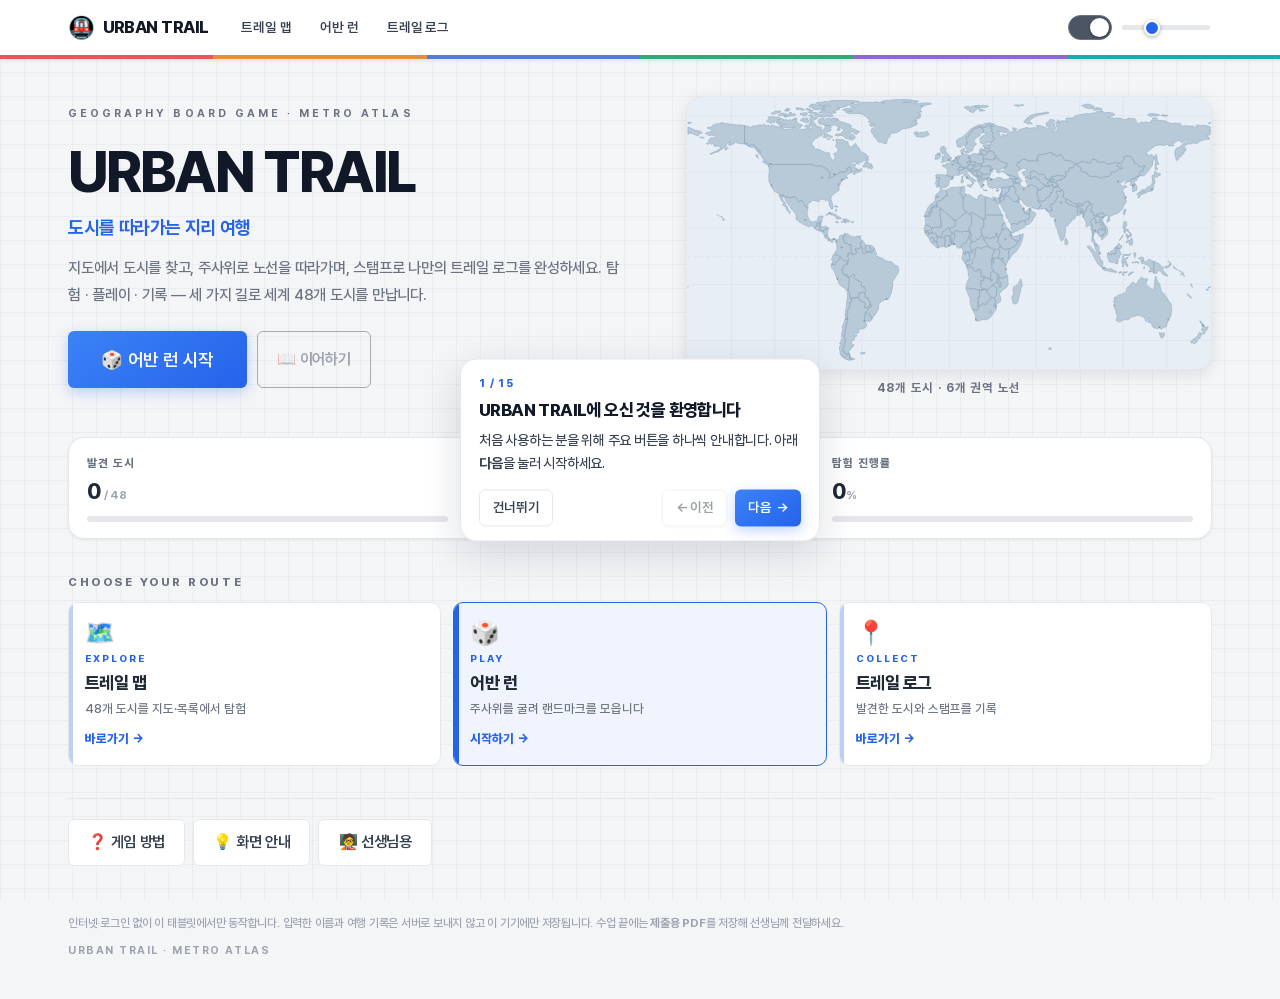
==== index.html @ 24902511 "Publish URBAN TRAIL classroom geography game for GitHub. Co-authored-by: Cursor <cursoragent@cursor." ====
<!DOCTYPE html>
<html lang="ko">
<head>
<meta charset="UTF-8">
<meta name="viewport" content="width=device-width, initial-scale=1, viewport-fit=cover">
<meta name="description" content="URBAN TRAIL · Metro Atlas — 지도로 도시를 탐험하고, 주사위로 여행하며, 스탬프로 트레일 로그를 채우는 수업용 프로그램">
<meta name="color-scheme" content="light">
<title>URBAN TRAIL · Metro Atlas</title>
<link rel="stylesheet" href="style.css">
<link rel="icon" href="data:image/svg+xml,%3Csvg xmlns='http://www.w3.org/2000/svg' viewBox='0 0 100 100'%3E%3Ctext y='.9em' font-size='90'%3E%F0%9F%9A%87%3C/text%3E%3C/svg%3E">
</head>
<body>

<div id="app">

  <!-- 공통 헤더 (전 화면) -->
  <header id="site-header" class="site-header">
    <div class="site-header-inner">
      <button type="button" class="site-brand" data-act="go-title" aria-label="URBAN TRAIL 홈">
        <span class="site-brand-ico" aria-hidden="true">🚇</span>
        <span class="site-brand-text">URBAN TRAIL</span>
      </button>
      <nav class="site-nav" aria-label="주요 메뉴">
        <button type="button" class="site-nav-btn" data-act="open-atlas" data-nav="atlas" data-tutorial="nav-atlas">트레일 맵</button>
        <button type="button" class="site-nav-btn" data-act="new-game" data-nav="play" data-tutorial="nav-play">어반 런</button>
        <button type="button" class="site-nav-btn" data-act="open-passport" data-nav="passport" data-tutorial="nav-passport">트레일 로그</button>
      </nav>
      <div class="site-header-tools" data-tutorial="sfx">
        <label class="switch on-light" title="효과음">
          <input type="checkbox" id="toggle-sfx-header">
          <span class="switch-track"><span class="switch-thumb"></span></span>
          <span class="switch-label sr-only">효과음</span>
        </label>
        <input type="range" id="vol-sfx-header" class="slider on-light" min="0" max="100" step="5" aria-label="효과음 음량">
      </div>
    </div>
    <div class="site-route-strip" aria-hidden="true"></div>
  </header>

  <!-- ================================================================
       화면 1 · 시작 화면 (랜딩 페이지)
       ================================================================ -->
  <section id="screen-title" class="screen is-active">
    <main class="site-main">
      <section class="hero-section">
        <div class="hero-copy">
          <p class="hero-eyebrow">Geography Board Game · Metro Atlas</p>
          <h1 class="hero-title">URBAN TRAIL</h1>
          <p class="hero-sub">도시를 따라가는 지리 여행</p>
          <p class="hero-lead">
            지도에서 도시를 찾고, 주사위로 노선을 따라가며, 스탬프로 나만의 트레일 로그를 완성하세요.
            탐험 · 플레이 · 기록 — 세 가지 길로 세계 48개 도시를 만납니다.
          </p>
          <div class="hero-cta">
            <button type="button" class="btn btn-gold btn-lg" data-act="new-game" data-tutorial="hero-play">🎲 어반 런 시작</button>
            <button type="button" class="btn btn-outline" data-act="continue-game" id="btn-continue" data-tutorial="continue" disabled>📖 이어하기</button>
          </div>
        </div>
        <div class="hero-map">
          <div class="hero-map-frame" data-tutorial="hero-map">
            <svg id="hero-map" viewBox="0 0 1000 520" role="img" aria-label="48개 도시가 표시된 세계 지도"></svg>
          </div>
          <p class="hero-map-cap">48개 도시 · 6개 권역 노선</p>
        </div>
      </section>

      <section class="stats-bar" id="cover-stats" data-tutorial="stats" aria-label="나의 진행 현황"></section>

      <section class="routes-section" aria-labelledby="routes-heading">
        <h2 class="section-label" id="routes-heading">Choose your route</h2>
        <div class="routes-grid">
          <button type="button" class="route-card" data-act="open-atlas" data-tutorial="route-explore">
            <span class="route-ico">🗺️</span>
            <span class="route-k">Explore</span>
            <span class="route-t">트레일 맵</span>
            <span class="route-s">48개 도시를 지도·목록에서 탐험</span>
            <span class="route-go">바로가기 →</span>
          </button>
          <button type="button" class="route-card is-featured" data-act="new-game" data-tutorial="route-play">
            <span class="route-ico">🎲</span>
            <span class="route-k">Play</span>
            <span class="route-t">어반 런</span>
            <span class="route-s">주사위를 굴려 랜드마크를 모읍니다</span>
            <span class="route-go">시작하기 →</span>
          </button>
          <button type="button" class="route-card" data-act="open-passport" data-tutorial="route-collect">
            <span class="route-ico">📍</span>
            <span class="route-k">Collect</span>
            <span class="route-t">트레일 로그</span>
            <span class="route-s">발견한 도시와 스탬프를 기록</span>
            <span class="route-go">바로가기 →</span>
          </button>
        </div>
      </section>

      <section class="links-section" aria-label="바로가기">
        <button type="button" class="btn btn-ghost" data-act="open-howto" data-tutorial="howto">❓ 게임 방법</button>
        <button type="button" class="btn btn-ghost" data-act="start-tutorial">💡 화면 안내</button>
        <button type="button" class="btn btn-ghost" data-act="open-teacher-guide" data-tutorial="teacher">🧑‍🏫 선생님용</button>
      </section>
    </main>
    <footer class="site-footer">
      <p class="site-footer-note">
        인터넷·로그인 없이 이 태블릿에서만 동작합니다. 입력한 이름과 여행 기록은 서버로 보내지 않고
        이 기기에만 저장됩니다. 수업 끝에는 <b>제출용 PDF</b>를 저장해 선생님께 전달하세요.
      </p>
      <p class="site-footer-meta">URBAN TRAIL · Metro Atlas</p>
    </footer>
  </section>


  <!-- ================================================================
       화면 2 · 게임 설정 (3단계)
       ================================================================ -->
  <section id="screen-setup" class="screen">
    <div class="page">
      <div class="page-head">
        <h2 class="page-title"><small>GAME SETUP</small>여행 준비하기</h2>
        <button class="btn btn-ghost btn-sm" data-act="go-title">← 시작 화면</button>
      </div>

      <div class="steps" id="setup-steps">
        <span class="step-dot is-on" data-step="1"><span class="n">1</span>플레이 시간</span>
        <span class="step-sep"></span>
        <span class="step-dot" data-step="2"><span class="n">2</span><span id="setup-step2-dot">팀 정보</span></span>
        <span class="step-sep step-token-sep"></span>
        <span class="step-dot step-token-dot" data-step="3"><span class="n">3</span>여행 말</span>
      </div>

      <div class="panel">
        <!-- 2-1. 플레이 시간 모드 -->
        <div class="setup-step is-active" data-step="1">
          <h3 class="setup-h">여행 준비를 시작해요</h3>
          <p class="setup-sub" id="setup-step1-sub">선생님이 정해 둔 플레이 시간으로 시작합니다. 필요할 때만 바꿔 주세요.</p>
          <div class="setup-body">
            <div class="field" style="margin-bottom:16px">
              <label>플레이 방식</label>
              <div class="seg" id="play-mode-seg"></div>
            </div>
            <div class="setup-mode-summary" id="setup-mode-summary"></div>
            <details class="setup-mode-more" id="setup-mode-more">
              <summary>플레이 시간 바꾸기</summary>
              <div class="mode-grid" id="mode-grid"></div>
            </details>
          </div>
          <div class="setup-nav">
            <button class="btn btn-light" data-act="go-title">취소</button>
            <button class="btn btn-navy" data-act="setup-next">다음 →</button>
          </div>
        </div>

        <!-- 2-2. 팀 / 여행자 정보 -->
        <div class="setup-step" data-step="2">
          <h3 class="setup-h" id="setup-step2-title">팀 정보를 입력하세요</h3>
          <p class="setup-sub" id="setup-step2-sub">학급과 팀 이름을 적고, 함께 여행할 친구 이름을 2~5명까지 입력하세요.</p>
          <div class="setup-body">
            <div class="form-grid">
              <div class="field">
                <label for="in-class">학급<span class="req">*</span></label>
                <input class="input" id="in-class" type="text" maxlength="20" placeholder="예) 1학년 3반" autocomplete="off">
              </div>
              <div class="field">
                <label for="in-group" id="setup-group-label">팀 이름<span class="req">*</span></label>
                <input class="input" id="in-group" type="text" maxlength="20" placeholder="예) 3반 탐험대" autocomplete="off">
              </div>
            </div>

            <div class="field" style="margin-top:16px">
              <label id="setup-member-label">친구 이름 <span class="hint" id="member-range-hint">(2~5명)</span></label>
              <div class="members" id="members"></div>
              <div style="display:flex;gap:8px;margin-top:8px;flex-wrap:wrap">
                <button class="btn btn-light btn-sm" data-act="add-member">＋ 친구 추가</button>
                <span class="hint" id="member-hint"></span>
              </div>
            </div>

            <div id="saved-groups-wrap" style="margin-top:18px;display:none">
              <label style="font-size:.86rem;font-weight:700;color:var(--ink-700)">이전 팀 정보 불러오기</label>
              <div class="saved-groups" id="saved-groups"></div>
            </div>

            <p class="error-text" id="setup-error" style="margin-top:12px;display:none"></p>
          </div>
          <div class="setup-nav">
            <button class="btn btn-light" data-act="setup-prev">← 이전</button>
            <button class="btn btn-navy" data-act="setup-next">다음 →</button>
          </div>
        </div>

        <!-- 2-3. 여행 말 -->
        <div class="setup-step" data-step="3">
          <h3 class="setup-h" id="setup-step3-title">우리 팀의 여행 말을 고르세요</h3>
          <p class="setup-sub" id="setup-step3-sub">말과 대표 색상을 선택하면 보드 위의 말과 트레일 로그에 적용됩니다.</p>
          <div class="setup-body">
            <div class="token-grid" id="token-grid"></div>
            <div class="field" style="margin-top:18px">
              <label>대표 색상</label>
              <div class="color-row" id="color-row"></div>
            </div>
            <div class="setup-preview" id="setup-preview"></div>
          </div>
          <div class="setup-nav">
            <button class="btn btn-light" data-act="setup-prev">← 이전</button>
            <button class="btn btn-gold btn-lg" data-act="start-game">✈️ 여행 시작</button>
          </div>
        </div>
      </div>
    </div>
  </section>


  <!-- ================================================================
       화면 3 · 게임 (보드 + 사이드 패널)
       ================================================================ -->
  <section id="screen-game" class="screen">
    <div class="game-wrap">
      <div class="game-top">
        <div class="game-brand">
          <span class="bm">🚇</span>
          <span><small>URBAN TRAIL</small>도시를 따라가는 지리 여행</span>
        </div>
        <div class="game-top-actions">
          <button class="btn btn-ghost btn-sm" data-act="open-atlas">🗺️ 트레일 맵</button>
          <button class="btn btn-ghost btn-sm" data-act="open-howto">❓ 방법</button>
          <button class="btn btn-ghost btn-sm" data-act="save-quit">💾 저장 후 나가기</button>
          <button class="btn btn-outline btn-sm" data-act="finish-now">🏁 여행 마치기</button>
        </div>
      </div>

      <div class="game-layout">
        <!-- 보드 -->
        <div class="board-wrap">
          <div class="board" id="board" role="group" aria-label="어반 트레일 보드">
            <!-- 칸 32개 + 중앙 지도는 script.js가 생성 -->
            <div class="board-center" id="board-center">
              <div class="center-head">
                <span class="center-title">TRAIL MAP</span>
                <span class="center-count" id="map-count">스탬프 0 / 24</span>
              </div>
              <button class="map-open-atlas" type="button" data-act="open-atlas" title="트레일 맵 열기">🗺️ 맵</button>
              <div class="map-box" data-act="open-atlas" title="트레일 맵 열기"><svg id="world-map" viewBox="0 0 1000 520" role="img" aria-label="세계지도"></svg></div>
              <div class="region-bars" id="region-bars"></div>
            </div>
            <div class="pawn-layer" id="pawn-layer"></div>
          </div>
        </div>

        <!-- 사이드 패널 (트레일 로그) -->
        <aside class="side-panel">
          <div class="pass-card">
            <div class="pass-head" id="pass-head"></div>
            <div class="pass-stats">
              <div class="pstat" id="stat-score"><div class="k">여행 점수</div><div class="v">0</div></div>
              <div class="pstat" id="stat-stamp"><div class="k">스탬프</div><div class="v">0<small>/24</small></div></div>
              <div class="pstat" id="stat-region"><div class="k">권역</div><div class="v">0<small>/6</small></div></div>
            </div>
            <div class="turn-bar" id="turn-bar">
              <div class="turn-track"><div class="turn-fill" id="turn-fill"></div></div>
              <div class="turn-meta"><span id="turn-text">1 / 15턴</span><span id="turn-mode">기본 탐험</span></div>
            </div>
          </div>

          <div class="pass-card goal-card" id="goal-card">
            <div class="log-title">🎯 여행 목표</div>
            <div class="goal-list" id="goal-list"></div>
          </div>

          <div class="pass-card dice-card">
            <div class="now-turn" id="now-turn"></div>
            <div class="dice" id="dice" aria-live="polite" aria-label="주사위"></div>
            <button class="btn btn-gold btn-lg btn-block" id="btn-roll" data-act="roll">🎲 주사위 굴리기</button>
            <p class="dice-msg" id="dice-msg">주사위를 굴려 여행을 시작하세요!</p>
          </div>

          <div class="pass-card stamp-card">
            <div class="log-title">획득한 랜드마크 스탬프</div>
            <div class="stamp-strip" id="stamp-strip"><span class="stamp-empty">아직 스탬프가 없어요.</span></div>
          </div>

          <div class="pass-card log-card">
            <div class="log-title">여행 기록</div>
            <ul class="log-list" id="log-list"></ul>
          </div>
        </aside>
      </div>
    </div>
  </section>


  <!-- ================================================================
       화면 4 · 결과 리포트
       ================================================================ -->
  <section id="screen-report" class="screen">
    <div class="page">
      <div class="page-head no-print">
        <h2 class="page-title"><small>TRAVEL REPORT</small>여행 결과 리포트</h2>
        <button class="btn btn-ghost btn-sm" data-act="go-title">← 시작 화면</button>
      </div>
      <div class="report-doc" id="report-doc"></div>
      <div class="report-submit no-print">
        <p class="report-submit-lead">여행이 끝났어요! PDF를 저장해 선생님께 제출하세요.</p>
        <button type="button" class="btn btn-gold btn-lg" data-act="report-pdf-save">📄 제출용 PDF 저장</button>
        <p class="report-submit-hint">인쇄 창이 열리면 「PDF로 저장」 또는 「Microsoft Print to PDF」를 선택하세요.</p>
      </div>
      <div class="report-actions no-print">
        <button type="button" class="btn btn-light" data-act="save-result">💾 이 기기에 결과 저장</button>
        <button type="button" class="btn btn-navy" data-act="new-game">🔄 새 게임</button>
        <details class="report-more">
          <summary>다른 저장 방법</summary>
          <div class="report-more-btns">
            <button type="button" class="btn btn-light btn-sm" data-act="copy-report">📋 텍스트 복사</button>
            <button type="button" class="btn btn-light btn-sm" data-act="download-report">⬇️ 텍스트 파일</button>
            <button type="button" class="btn btn-light btn-sm" data-act="copy-summary">📋 요약 코드 (선생님용)</button>
            <button type="button" class="btn btn-light btn-sm" data-act="download-report-json">⬇️ JSON (선생님용)</button>
          </div>
        </details>
      </div>
    </div>
  </section>


  <!-- ================================================================
       화면 5 · 트레일 맵 (지도 뷰 + 목록 뷰)
       ================================================================ -->
  <section id="screen-atlas" class="screen">
    <div class="atlas-page">
      <div class="atlas-head">
        <h2 class="page-title"><small>TRAIL MAP</small>트레일 맵</h2>
        <div class="atlas-head-actions">
          <div class="seg on-dark" id="atlas-view-seg">
            <button type="button" data-act="atlas-view-map" id="atlas-btn-map">지도</button>
            <button type="button" data-act="atlas-view-list" id="atlas-btn-list">목록</button>
          </div>
          <button class="btn btn-gold btn-sm" data-act="open-compare">⚖ 도시 비교</button>
          <button class="btn btn-ghost btn-sm" data-act="atlas-back">← 돌아가기</button>
        </div>
      </div>

      <div class="codex-summary" id="atlas-summary"></div>

      <div class="codex-tools atlas-tools">
        <input class="input" id="atlas-search" type="search" placeholder="도시·나라·랜드마크 검색" autocomplete="off">
        <div class="filter-row" id="atlas-filters"></div>
        <div class="atlas-sort-row" id="atlas-sort-row"></div>
      </div>

      <div class="atlas-workspace">
        <div class="atlas-stage">
          <div class="atlas-map-wrap" id="atlas-map-wrap">
            <svg id="atlas-map" viewBox="0 0 1000 520" role="img" aria-label="확대·이동이 가능한 세계지도"></svg>
            <div class="atlas-region-bar" id="atlas-region-bar"></div>
            <div class="atlas-zoom" role="group" aria-label="지도 확대">
              <button type="button" data-act="atlas-zoom-in" title="확대">＋</button>
              <button type="button" data-act="atlas-zoom-out" title="축소">－</button>
              <button type="button" data-act="atlas-zoom-reset" title="전체 보기">▣</button>
            </div>
            <div class="atlas-tip" id="atlas-tip" hidden></div>
          </div>
          <div class="atlas-list-wrap" id="atlas-list-wrap" hidden>
            <div class="codex-grid" id="atlas-grid"></div>
          </div>
        </div>
        <aside class="atlas-panel" id="atlas-panel" aria-live="polite"></aside>
      </div>
    </div>
  </section>


  <!-- ================================================================
       화면 5c · 도시 비교 (2~3개)
       ================================================================ -->
  <section id="screen-compare" class="screen">
    <div class="page compare-page">
      <div class="page-head">
        <h2 class="page-title"><small>COMPARE</small>도시 비교</h2>
        <button class="btn btn-ghost btn-sm" data-act="compare-back">← 트레일 맵</button>
      </div>
      <p class="hint compare-lede">최대 3개 도시의 인구·해발·기후를 나란히 비교해 보세요.</p>
      <div class="compare-picks" id="compare-picks"></div>
      <div class="compare-body panel" id="compare-body"></div>
    </div>
  </section>


  <!-- ================================================================
       화면 5b · 트레일 로그
       ================================================================ -->
  <section id="screen-passport" class="screen">
    <div class="page">
      <div class="page-head">
        <h2 class="page-title"><small>TRAIL LOG</small>트레일 로그</h2>
        <button class="btn btn-ghost btn-sm" data-act="go-title">← 시작 화면</button>
      </div>
      <div class="codex-summary" id="passport-summary"></div>
      <div class="panel">
        <div id="passport-body"></div>
      </div>
    </div>
  </section>


  <!-- ================================================================
       화면 6 · 선생님용 수업 안내
       ================================================================ -->
  <section id="screen-teacher-guide" class="screen">
    <div class="page">
      <div class="page-head no-print">
        <h2 class="page-title"><small>TEACHER</small>선생님용 수업 안내</h2>
        <button class="btn btn-ghost btn-sm" data-act="go-title">← 시작 화면</button>
      </div>

      <div class="panel teacher-guide">
        <p class="setup-sub" style="margin-bottom:18px">
          서버·로그인 없이 태블릿에서 바로 쓰는 지리 여행 프로그램입니다.
          선생님은 <b>사용법을 안내하고, 수업 중 활동을 이끌며, 결과(PDF)를 확인</b>하시면 됩니다.
        </p>

        <h3 class="sec-title">1. 이 프로그램을 이렇게 활용하세요</h3>
        <div class="howto-steps">
          <div class="howto-step"><div class="hn"></div><div>
            <div class="ht">수업 전에 한 번만 준비</div>
            <div class="hs">각 팀 태블릿에서 이 파일을 엽니다. 인터넷이 없어도 됩니다.
            아래 <b>선생님 설정</b>에서 플레이 시간(기본 15턴)·재도전·특별 칸만 필요하면 바꿉니다.</div>
          </div></div>
          <div class="howto-step"><div class="hn"></div><div>
            <div class="ht">한 대 = 한 팀 (또는 혼자 하기)</div>
            <div class="hs">모둠은 태블릿 한 대를 같이 쓰고, 친구들이 돌아가며 주사위를 굴립니다.
            개인 활동이면 <b>혼자 하기</b>로 학급·이름만 입력하고 바로 시작할 수 있습니다.</div>
          </div></div>
          <div class="howto-step"><div class="hn"></div><div>
            <div class="ht">선생님의 역할</div>
            <div class="hs">사용법을 짧게 보여 주고, 교실을 돌며 화면을 확인하며, 수업이 끝나면
            <b>제출용 PDF</b>를 거둡니다. 기기끼리 결과가 자동으로 모이지 않습니다.</div>
          </div></div>
        </div>

        <h3 class="sec-title">2. 학생에게 이렇게 안내하세요</h3>
        <div class="note-box">
          <h4>수업 시작 때 따라 말하기</h4>
          <ol class="guide-ol">
            <li>홈 화면의 세 가지를 가리킵니다. 「지도 보기는 <b>트레일 맵</b>, 주사위 게임은 <b>어반 런</b>, 스탬프 모으기는 <b>트레일 로그</b>예요.」</li>
            <li>「오늘은 <b>어반 런 시작</b>을 누릅니다. 친구와 함께인지, 혼자 하기인지 고르세요.」</li>
            <li>「학급과 팀 이름, 친구 이름을 적고 여행 말을 고르면 보드가 나와요.」</li>
            <li>「화면에 <b>지금 주사위</b>가 적힌 친구가 굴립니다. 도착한 도시 카드를 <b>소리 내어 읽고</b>, 랜드마크 미션은 상의해서 답하세요.」</li>
            <li>「턴이 끝나면 성찰을 적고, 노란 버튼 <b>제출용 PDF 저장</b>을 눌러 선생님께 제출합니다.」</li>
          </ol>
          처음 쓰는 반이라면 홈의 <b>💡 화면 안내</b>를 프로젝터로 한 번 같이 넘겨 보세요.
        </div>

        <h3 class="sec-title">3. 수업 중 활동 아이디어</h3>
        <div class="howto-steps">
          <div class="howto-step"><div class="hn"></div><div>
            <div class="ht">도시 카드 함께 읽기</div>
            <div class="hs">한 명이 위치·기후를 읽고, 다른 친구가 「이 도시는 어느 대륙일까?」를 맞혀 보게 합니다.
            정보를 읽지 않고 미션만 풀면 학습 효과가 떨어집니다.</div>
          </div></div>
          <div class="howto-step"><div class="hn"></div><div>
            <div class="ht">미션은 상의 후 한 번만</div>
            <div class="hs">답을 고르기 전에 팀에서 근거를 말하게 합니다. 「카드에 나온 산업·랜드마크를 보고 고르자」고 안내하세요.</div>
          </div></div>
          <div class="howto-step"><div class="hn"></div><div>
            <div class="ht">지도로 다시 찾기</div>
            <div class="hs">게임 중간에 상단 <b>트레일 맵</b>으로 가서, 방금 방문한 도시를 확대·검색해 위치를 확인하게 합니다.
            도시 비교로 인구·해발·기후를 나란히 보게 할 수도 있습니다.</div>
          </div></div>
          <div class="howto-step"><div class="hn"></div><div>
            <div class="ht">마무리 발표 (3~5분)</div>
            <div class="hs">각 팀이 「가장 인상 깊었던 도시 한 곳」과 이유를 한 문장으로 말합니다.
            리포트 Q1에 적은 내용을 그대로 활용하면 됩니다.</div>
          </div></div>
        </div>

        <h3 class="sec-title">4. 50분 수업 흐름 예시</h3>
        <div class="table-scroll">
          <table class="compare-table">
            <thead><tr><th>시간</th><th>선생님</th><th>학생</th></tr></thead>
            <tbody>
              <tr><td>5분</td><td>화면 안내·세 메뉴 소개</td><td>같이 보며 버튼 위치 확인</td></tr>
              <tr><td>5분</td><td>팀 편성·태블릿 배부 확인</td><td>어반 런 → 팀 정보 입력</td></tr>
              <tr><td>25~30분</td><td>순회하며 읽기·상의 독려</td><td>주사위·도시 카드·미션</td></tr>
              <tr><td>7분</td><td>PDF 저장 방법 한 번 더 안내</td><td>성찰 작성 · 제출용 PDF 저장</td></tr>
              <tr><td>5분</td><td>인상 깊은 도시 발표 진행</td><td>한 문장 공유</td></tr>
            </tbody>
          </table>
        </div>
        <p class="hint" style="margin-top:8px">시간이 짧으면 선생님 설정에서 <b>빠른 탐험(8턴)</b>으로 바꿔 주세요. 기본은 15턴입니다.</p>

        <h3 class="sec-title">5. 결과는 이렇게 확인하세요</h3>
        <div class="note-box">
          <h4>권장: 제출용 PDF</h4>
          리포트 화면의 노란 버튼을 누르면 인쇄 창이 열립니다. 「PDF로 저장」을 고르면
          파일명이 <code>URBAN_TRAIL_학급_팀이름_날짜.pdf</code>로 붙습니다.
          클래스룸·공유 폴더·USB로 거두면 됩니다.<br><br>
          수업 중에는 각 태블릿 화면을 눈으로 확인하셔도 됩니다.
          <b>이 기기에 저장된 여행 기록</b>은 그 태블릿에 남은 기록만 보이며, 반 전체가 한곳에 모이지 않습니다.
        </div>

        <div class="guide-actions no-print">
          <button type="button" class="btn btn-navy" data-act="open-teacher">⚙️ 선생님 설정</button>
          <button type="button" class="btn btn-light" data-act="open-results">📋 이 기기 여행 기록</button>
          <button type="button" class="btn btn-light" data-act="print-teacher-guide">🖨️ 이 안내 인쇄</button>
        </div>
      </div>
    </div>
  </section>


  <!-- ================================================================
       화면 6b · 선생님 설정
       ================================================================ -->
  <section id="screen-teacher" class="screen">
    <div class="page">
      <div class="page-head">
        <h2 class="page-title"><small>TEACHER</small>선생님 설정</h2>
        <button class="btn btn-ghost btn-sm" data-act="open-teacher-guide">← 수업 안내</button>
      </div>
      <div class="panel">
        <div class="set-list" id="teacher-settings"></div>
        <div class="note-box">
          <h4>50분 수업 운영 예시</h4>
          도입 5분(게임 소개·팀 편성) → 설정 5분(팀 정보·말 선택) → 플레이 25~30분(기본 탐험 15턴) →
          리포트·PDF 저장 7분 → 마무리 5분(인상 깊은 도시 발표).<br>
          태블릿 한 대당 한 팀이며, 친구들이 돌아가며 주사위를 굴립니다. 학생은 <b>제출용 PDF</b>를 저장하고,
          선생님은 각 기기의 PDF 또는 <b>이 기기에 저장된 여행 기록</b>으로 확인하세요. 기기끼리 자동 합산되지 않습니다.
          <div style="margin-top:10px">
            <button type="button" class="btn btn-light btn-sm" data-act="open-teacher-guide">← 수업 안내로</button>
          </div>
        </div>
      </div>
    </div>
  </section>


  <!-- ================================================================
       화면 7 · 게임 방법
       ================================================================ -->
  <section id="screen-howto" class="screen">
    <div class="page">
      <div class="page-head">
        <h2 class="page-title"><small>HOW TO PLAY</small>게임 방법</h2>
        <button class="btn btn-ghost btn-sm" data-act="howto-back">← 돌아가기</button>
      </div>
      <div class="panel">
        <div class="howto-steps">
          <div class="howto-step"><div class="hn"></div><div>
            <div class="ht">팀을 만들고 여행 말을 고릅니다</div>
            <div class="hs"><b>친구와 함께</b>는 학급·팀 이름·친구 이름(2~5명)을 입력합니다.
            <b>혼자 하기</b>는 학급과 이름만 입력하고 바로 시작할 수 있어요. 여행 말은 기본값이 적용됩니다.</div>
          </div></div>
          <div class="howto-step"><div class="hn"></div><div>
            <div class="ht">친구들이 돌아가며 주사위를 굴립니다</div>
            <div class="hs">한 번 굴릴 때마다 1턴이 소모됩니다. 화면에 <b>지금 주사위</b>를 굴릴 친구 이름이 크게 표시됩니다.</div>
          </div></div>
          <div class="howto-step"><div class="hn"></div><div>
            <div class="ht">도착한 도시의 정보를 함께 읽습니다</div>
            <div class="hs">위치·기후·인구·산업·도시 기능·문화 등 도시 카드를 친구들과 소리 내어 읽으며 정보를 나눕니다. 도시를 처음 방문하면 <b>+10점</b>.</div>
          </div></div>
          <div class="howto-step"><div class="hn"></div><div>
            <div class="ht">랜드마크 미션(퀴즈)에 도전합니다</div>
            <div class="hs">방금 읽은 도시 정보에서 문제가 나옵니다. 정답이면 <b>+30점과 랜드마크 스탬프</b>를 획득합니다.
            틀려도 힌트를 보고 한 번 더 도전할 수 있습니다(재도전 정답 시 +15점과 스탬프).</div>
          </div></div>
          <div class="howto-step"><div class="hn"></div><div>
            <div class="ht">특별 칸에서는 다른 이벤트가 일어납니다</div>
            <div class="hs">여행 찬스, 세계 축제, 환승 라운지, 도시 문제 해결, 여행 사진관, 세계지리 퀴즈, 휴식과 기록 —
            8개의 특별 칸이 보드에 고르게 배치되어 있습니다.</div>
          </div></div>
          <div class="howto-step"><div class="hn"></div><div>
            <div class="ht">출발 칸을 지나면 마일리지를 받습니다</div>
            <div class="hs">보드를 한 바퀴 돌아 출발 칸을 통과하면 <b>+20점</b>, 정확히 멈추면 <b>+40점</b>입니다.</div>
          </div></div>
          <div class="howto-step"><div class="hn"></div><div>
            <div class="ht">같은 권역 도시 4곳을 모두 모으면 보너스</div>
            <div class="hs">보드에는 6개 권역의 도시가 4곳씩 놓여 있습니다. 한 권역을 완성하면 <b>+60점과 권역 배지</b>를 받습니다.</div>
          </div></div>
          <div class="howto-step"><div class="hn"></div><div>
            <div class="ht">제한 턴이 끝나면 여행 리포트를 작성합니다</div>
            <div class="hs">스탬프 트레일, 권역별 탐험률, 여행 일지가 정리되고 성찰 문항을 작성합니다.
            <b>제출용 PDF 저장</b> 버튼으로 파일을 저장해 선생님께 전달하세요.</div>
          </div></div>
        </div>

        <div class="note-box">
          <h4>점수 안내</h4>
          도시 첫 방문 +10 · 미션 정답 +30(스탬프) · 재도전 정답 +15(스탬프) · 출발 통과 +20 · 출발 정지 +40 ·
          권역 완성 +60 · 특별 칸 +10~30<br>
          <b>이미 스탬프를 받은 도시</b>에 다시 도착하면 재방문 보너스(+5)를 받고 다음 친구에게 순서가 넘어갑니다.
        </div>
      </div>
    </div>
  </section>


  <!-- ================================================================
       화면 8 · 이 기기 여행 기록
       ================================================================ -->
  <section id="screen-results" class="screen">
    <div class="page">
      <div class="page-head">
        <h2 class="page-title"><small>THIS DEVICE</small>이 기기에 저장된 여행 기록</h2>
        <button class="btn btn-ghost btn-sm" data-act="open-teacher-guide">← 수업 안내</button>
      </div>
      <div class="panel">
        <div id="results-body"></div>
      </div>
    </div>
  </section>

</div>

<!-- 모달 / 토스트 / 튜토리얼 / 색종이 -->
<div id="modal-root"></div>
<div id="tutorial-root" class="tutorial-root" hidden aria-hidden="true">
  <div class="tutorial-shield" id="tutorial-shield" aria-hidden="true"></div>
  <div class="tutorial-spotlight" id="tutorial-spotlight" hidden></div>
  <div class="tutorial-card" id="tutorial-card" role="dialog" aria-modal="true" aria-labelledby="tutorial-title">
    <div class="tutorial-progress" id="tutorial-progress"></div>
    <h3 class="tutorial-title" id="tutorial-title"></h3>
    <p class="tutorial-body" id="tutorial-body"></p>
    <div class="tutorial-actions">
      <button type="button" class="btn btn-ghost btn-sm" data-act="tutorial-skip">건너뛰기</button>
      <div class="tutorial-actions-main">
        <button type="button" class="btn btn-light btn-sm" data-act="tutorial-prev" id="tutorial-btn-prev">← 이전</button>
        <button type="button" class="btn btn-gold btn-sm" data-act="tutorial-next" id="tutorial-btn-next">다음 →</button>
      </div>
    </div>
  </div>
</div>
<div id="toast-root" aria-live="polite"></div>

<script src="data.js"></script>
<script src="world.js"></script>
<script src="script.js"></script>
</body>
</html>
---- style.css ----
/* =========================================================================
   URBAN TRAIL · Metro Atlas
   style.css
   -------------------------------------------------------------------------
   구성
   00. 웹폰트 / 디자인 토큰 / 리셋
   01. 공통 컴포넌트 (버튼, 카드, 스위치, 슬라이더, 배지)
   02. 화면 전환 / 레이아웃
   03. 시작 화면 (노선 안내 패널)
   04. 게임 설정 화면
   05. 게임 화면 - 보드 / 중앙 세계지도 / 말
   06. 게임 화면 - 사이드 패널(트레일 로그)
   07. 모달 (도시 카드 / 퀴즈 / 특별 칸)
   08. 트레일 맵 / 선생님 설정 / 게임 방법
   09. 결과 리포트
   10. 반응형 (태블릿 / 모바일)
   11. 인쇄
   ========================================================================= */

/* ============================ 00. 웹폰트 ================================ */
/* Pretendard — 국내 앱·서비스에서 익숙한 현대적 산세리프 (SIL OFL) */
@font-face {
  font-family: "Pretendard";
  src: url("fonts/Pretendard-Regular.woff2") format("woff2");
  font-weight: 400;
  font-style: normal;
  font-display: swap;
}
@font-face {
  font-family: "Pretendard";
  src: url("fonts/Pretendard-Medium.woff2") format("woff2");
  font-weight: 500;
  font-style: normal;
  font-display: swap;
}
@font-face {
  font-family: "Pretendard";
  src: url("fonts/Pretendard-SemiBold.woff2") format("woff2");
  font-weight: 600;
  font-style: normal;
  font-display: swap;
}
@font-face {
  font-family: "Pretendard";
  src: url("fonts/Pretendard-Bold.woff2") format("woff2");
  font-weight: 700;
  font-style: normal;
  font-display: swap;
}
@font-face {
  font-family: "Pretendard";
  src: url("fonts/Pretendard-ExtraBold.woff2") format("woff2");
  font-weight: 800;
  font-style: normal;
  font-display: swap;
}

/* ============================ 00. 디자인 토큰 ============================ */
:root {
  /* Metro Atlas — 슬레이트 + 노선 블루 */
  --navy-900: #111827;
  --navy-800: #1f2937;
  --navy-700: #374151;
  --navy-600: #4b5563;
  --navy-500: #6b7280;

  --gold-500: #2563eb;
  --gold-400: #3b82f6;
  --gold-300: #93c5fd;

  --cream-100: #ffffff;
  --cream-200: #f4f5f7;
  --cream-300: #e5e7eb;

  --ink-900: #111827;
  --ink-700: #374151;
  --ink-500: #6b7280;
  --ink-300: #9ca3af;

  --ok: #059669;
  --ok-soft: #d1fae5;
  --warn: #d97706;
  --bad: #dc2626;
  --bad-soft: #fee2e2;

  /* 권역 색 (script.js의 REGIONS와 동일하게 유지) */
  --r-ea: #e05a5a;
  --r-sa: #e0913a;
  --r-eu: #4d7fd6;
  --r-af: #35a877;
  --r-na: #8b6ad6;
  --r-so: #21a7ae;

  --radius-sm: 6px;
  --radius: 10px;
  --radius-lg: 16px;

  --shadow-sm: 0 1px 3px rgba(17, 24, 39, .08);
  --shadow: 0 4px 16px rgba(17, 24, 39, .10);
  --shadow-lg: 0 12px 40px rgba(17, 24, 39, .14);

  --font-fallback: "Apple SD Gothic Neo", "Noto Sans KR", -apple-system, BlinkMacSystemFont, "Segoe UI", sans-serif;
  --font-base: "Pretendard", var(--font-fallback);
  --font-display: "Pretendard", var(--font-fallback);
  --font-weight-body: 500;
  --font-weight-ui: 600;
  --font-weight-title: 800;

  /* 보드 폭에 따라 JS가 갱신하는 변수 (칸 안쪽 글자 크기 기준) */
  --board-w: 720px;
  --move-dur: 260ms;

  /* 지도 — 밝은 톤 (전역 통일) */
  --map-ocean: #e8eef5;
  --map-land: #b8cad8;
  --map-land-stroke: #8faabe;
  --map-grid: rgba(31, 41, 55, .10);
  --map-eq: rgba(37, 99, 235, .22);
}

* { box-sizing: border-box; }

html, body {
  margin: 0;
  padding: 0;
  min-height: 100%;
}

body {
  font-family: var(--font-base);
  font-weight: var(--font-weight-body);
  color: var(--ink-900);
  background-color: var(--cream-200);
  background-image:
    linear-gradient(rgba(17, 24, 39, .035) 1px, transparent 1px),
    linear-gradient(90deg, rgba(17, 24, 39, .035) 1px, transparent 1px);
  background-size: 24px 24px;
  background-attachment: fixed;
  line-height: 1.58;
  letter-spacing: -.015em;
  -webkit-font-smoothing: antialiased;
  -moz-osx-font-smoothing: grayscale;
  -webkit-text-size-adjust: 100%;
  overflow-x: hidden;
}

button, input, select, textarea { font: inherit; color: inherit; }
button { cursor: pointer; border: none; background: none; }
h1, h2, h3, h4 {
  margin: 0;
  line-height: 1.22;
  font-weight: var(--font-weight-title);
  letter-spacing: -.035em;
  font-family: var(--font-display);
}
p { margin: 0; }
ul, ol { margin: 0; padding-left: 1.1em; }

:focus-visible {
  outline: 3px solid var(--gold-400);
  outline-offset: 2px;
  border-radius: 6px;
}

.sr-only {
  position: absolute; width: 1px; height: 1px;
  padding: 0; margin: -1px; overflow: hidden;
  clip: rect(0 0 0 0); white-space: nowrap; border: 0;
}

/* 스크롤바 (Chrome / Edge) */
::-webkit-scrollbar { width: 11px; height: 11px; }
::-webkit-scrollbar-thumb { background: rgba(107,116,136,.45); border-radius: 20px; border: 3px solid transparent; background-clip: content-box; }
::-webkit-scrollbar-thumb:hover { background: rgba(107,116,136,.7); background-clip: content-box; }
::-webkit-scrollbar-track { background: transparent; }

/* ========================= 01. 공통 컴포넌트 ============================ */
.btn {
  display: inline-flex;
  align-items: center;
  justify-content: center;
  gap: .5em;
  padding: .68em 1.25em;
  border-radius: var(--radius-sm);
  font-weight: var(--font-weight-ui);
  font-size: .96rem;
  letter-spacing: -.02em;
  transition: transform .14s ease, box-shadow .18s ease, background .18s ease, color .18s ease, border-color .18s ease;
  white-space: nowrap;
  text-decoration: none;
  font-family: var(--font-display);
}
.btn:hover  { transform: translateY(-1px); }
.btn:active { transform: translateY(1px); }
.btn:disabled { opacity: .45; cursor: not-allowed; transform: none !important; }

.btn-gold {
  background: linear-gradient(140deg, var(--gold-400), var(--gold-500));
  color: #fff;
  box-shadow: 0 4px 14px rgba(37, 99, 235, .28);
  font-family: var(--font-display);
  letter-spacing: .02em;
}
.btn-gold:hover { box-shadow: 0 8px 22px rgba(37, 99, 235, .38); }

.btn-navy {
  background: linear-gradient(140deg, var(--navy-700), var(--navy-900));
  color: #fff;
  box-shadow: var(--shadow-sm);
  font-family: var(--font-display);
  letter-spacing: .02em;
}
.btn-outline {
  border: 1.5px solid var(--navy-600);
  color: var(--navy-700);
  background: transparent;
}
.btn-outline:hover { background: var(--cream-200); }

.btn-ghost {
  color: var(--ink-700);
  background: var(--cream-100);
  border: 1.5px solid var(--cream-300);
}
.btn-ghost:hover { background: var(--cream-200); color: var(--navy-800); }

.btn-light {
  background: #fff;
  color: var(--navy-800);
  border: 1.5px solid var(--cream-300);
  box-shadow: var(--shadow-sm);
}
.btn-light:hover { border-color: var(--navy-500); }

.btn-lg { font-size: 1.1rem; padding: .85em 1.9em; }
.btn-sm { font-size: .84rem; padding: .5em .95em; }
.btn-block { width: 100%; }
.btn-danger { background: var(--bad); color: #fff; }

.card {
  background: #fff;
  border-radius: var(--radius);
  box-shadow: var(--shadow);
}

.chip {
  display: inline-flex;
  align-items: center;
  gap: .35em;
  padding: .22em .7em;
  border-radius: 999px;
  font-size: .78rem;
  font-weight: 700;
  background: var(--cream-200);
  color: var(--ink-700);
  white-space: nowrap;
}
.chip-region {
  background: color-mix(in srgb, var(--c, #888) 16%, #fff);
  color: color-mix(in srgb, var(--c, #888) 72%, #000);
  border: 1px solid color-mix(in srgb, var(--c, #888) 35%, #fff);
}

/* 토글 스위치 */
.switch { display: inline-flex; align-items: center; gap: .5em; cursor: pointer; user-select: none; }
.switch input { position: absolute; opacity: 0; width: 0; height: 0; }
.switch-track {
  width: 44px; height: 25px; border-radius: 999px;
  background: rgba(255, 255, 255, .2);
  border: 1px solid rgba(255, 255, 255, .28);
  position: relative; transition: background .2s ease, border-color .2s ease;
  flex: 0 0 auto;
}
.switch-thumb {
  position: absolute; top: 2px; left: 2px;
  width: 19px; height: 19px; border-radius: 50%;
  background: #fff; transition: transform .2s cubic-bezier(.4, 1.4, .5, 1);
  box-shadow: 0 1px 3px rgba(0, 0, 0, .3);
}
.switch input:checked + .switch-track { background: var(--gold-500); border-color: var(--gold-400); }
.switch input:checked + .switch-track .switch-thumb { transform: translateX(19px); }
.switch input:focus-visible + .switch-track { outline: 3px solid var(--gold-400); outline-offset: 2px; }
.switch-label { font-size: .9rem; font-weight: 600; }
.switch.on-light .switch-track { background: rgba(26, 31, 43, .16); border-color: rgba(26, 31, 43, .2); }
.switch.on-light input:checked + .switch-track { background: var(--navy-600); border-color: var(--navy-500); }

.slider {
  -webkit-appearance: none; appearance: none;
  height: 5px; border-radius: 999px;
  background: rgba(255, 255, 255, .25);
  width: 110px; cursor: pointer;
}
.slider::-webkit-slider-thumb {
  -webkit-appearance: none; appearance: none;
  width: 16px; height: 16px; border-radius: 50%;
  background: var(--gold-400); border: 2px solid #fff;
  box-shadow: 0 1px 4px rgba(0, 0, 0, .35);
}
.slider:disabled { opacity: .4; cursor: not-allowed; }
.slider.on-light { background: var(--cream-300); width: 88px; }
.slider.on-light::-webkit-slider-thumb { background: var(--gold-500); border-color: #fff; }

.field { display: flex; flex-direction: column; gap: .35em; }
.field > label { font-size: .86rem; font-weight: 700; color: var(--ink-700); }
.field .req { color: var(--bad); margin-left: .15em; }

.input, .select, .textarea {
  width: 100%;
  padding: .7em .9em;
  border: 1.5px solid var(--cream-300);
  border-radius: 10px;
  background: #fff;
  transition: border-color .16s ease, box-shadow .16s ease;
}
.input:focus, .select:focus, .textarea:focus {
  outline: none;
  border-color: var(--navy-500);
  box-shadow: 0 0 0 3px rgba(51, 80, 125, .16);
}
.input.is-error { border-color: var(--bad); background: var(--bad-soft); }
.textarea { min-height: 92px; resize: vertical; line-height: 1.6; }

.hint { font-size: .8rem; color: var(--ink-500); }
.error-text { font-size: .82rem; color: var(--bad); font-weight: 700; }

/* 토스트 */
#toast-root {
  position: fixed; left: 50%; bottom: 26px; transform: translateX(-50%);
  display: flex; flex-direction: column; gap: 8px; z-index: 900;
  pointer-events: none; width: min(92vw, 460px);
}
.toast {
  background: var(--navy-900);
  color: var(--cream-100);
  border: 1.5px solid var(--gold-500);
  border-radius: var(--radius);
  padding: .7em 1.1em;
  font-size: .92rem; font-weight: 600;
  box-shadow: var(--shadow);
  animation: toastIn .28s ease both;
  text-align: center;
}
.toast.is-out { animation: toastOut .3s ease both; }
.toast.good { border-color: rgba(47, 158, 107, .6); }
.toast.bad  { border-color: rgba(207, 83, 80, .6); }
@keyframes toastIn  { from { opacity: 0; transform: translateY(14px) scale(.96); } }
@keyframes toastOut { to   { opacity: 0; transform: translateY(-8px) scale(.98); } }

/* ====================== 02. 화면 전환 / 레이아웃 ======================== */
#app { min-height: 100vh; }

/* 화면은 한 번에 하나만 보인다.
   주의: 개별 화면에 display 를 직접 지정하면 ID 선택자 우선순위(1,0,0)가
   .screen(0,1,0) 을 이겨 화면이 숨겨지지 않는다.
   화면별 display 는 반드시 `#screen-xxx.is-active` 형태로만 지정할 것. */
.screen { display: none; }
.screen.is-active { display: block; animation: screenIn .32s ease both; }
@keyframes screenIn { from { opacity: 0; transform: translateY(10px); } }

.page {
  max-width: 1180px;
  margin: 0 auto;
  padding: clamp(16px, 3vw, 34px) clamp(14px, 3vw, 28px) 60px;
}

.page-head {
  display: flex;
  align-items: center;
  justify-content: space-between;
  gap: 14px;
  flex-wrap: wrap;
  margin-bottom: 18px;
}
.page-title {
  color: var(--navy-800);
  font-size: clamp(1.3rem, 2.4vw, 1.75rem);
  font-family: var(--font-display);
}
.page-title small {
  display: block;
  font-size: .72rem;
  font-weight: 700;
  letter-spacing: .08em;
  color: var(--gold-500);
  margin-bottom: .3em;
  text-transform: uppercase;
  font-family: var(--font-display);
}
.panel {
  background: var(--cream-100);
  border-radius: var(--radius-lg);
  padding: clamp(18px, 2.6vw, 30px);
  box-shadow: var(--shadow);
  border: 1.5px solid var(--cream-300);
}

/* ====================== 02b. 공통 헤더 ================================ */
.site-header {
  position: sticky;
  top: 0;
  z-index: 200;
  background: var(--cream-100);
  border-bottom: 1.5px solid var(--cream-300);
  box-shadow: var(--shadow-sm);
}
.site-header-inner {
  max-width: 1200px;
  margin: 0 auto;
  padding: 10px clamp(14px, 3vw, 28px);
  display: flex;
  align-items: center;
  gap: 12px 20px;
  flex-wrap: wrap;
}
.site-brand {
  display: inline-flex;
  align-items: center;
  gap: 8px;
  font-family: var(--font-display);
  font-weight: 800;
  font-size: 1.05rem;
  letter-spacing: -.03em;
  color: var(--navy-900);
  padding: 4px 0;
}
.site-brand:hover { color: var(--gold-500); }
.site-brand-ico { font-size: 1.35rem; line-height: 1; }
.site-nav {
  display: flex;
  align-items: center;
  gap: 4px;
  flex: 1 1 auto;
  flex-wrap: wrap;
}
.site-nav-btn {
  padding: .45em .85em;
  border-radius: var(--radius-sm);
  font-family: var(--font-display);
  font-size: .84rem;
  font-weight: 600;
  letter-spacing: -.015em;
  color: var(--ink-700);
  border: 1.5px solid transparent;
  transition: background .15s, color .15s, border-color .15s;
}
.site-nav-btn:hover { background: var(--cream-200); color: var(--navy-800); }
.site-nav-btn.is-active {
  background: color-mix(in srgb, var(--gold-500) 12%, #fff);
  color: var(--gold-500);
  border-color: color-mix(in srgb, var(--gold-500) 35%, #fff);
}
.site-header-tools {
  display: flex;
  align-items: center;
  gap: 8px;
  margin-left: auto;
}
.site-route-strip {
  height: 4px;
  background: linear-gradient(
    90deg,
    var(--r-ea) 0%, var(--r-ea) 16.66%,
    var(--r-sa) 16.66%, var(--r-sa) 33.33%,
    var(--r-eu) 33.33%, var(--r-eu) 50%,
    var(--r-af) 50%, var(--r-af) 66.66%,
    var(--r-na) 66.66%, var(--r-na) 83.33%,
    var(--r-so) 83.33%, var(--r-so) 100%
  );
}

/* ====================== 03. 시작 화면 (랜딩 페이지) =================== */
#screen-title.is-active { display: block; }

.site-main {
  max-width: 1200px;
  margin: 0 auto;
  padding: clamp(20px, 3vw, 36px) clamp(14px, 3vw, 28px) 48px;
}

.hero-section {
  display: grid;
  grid-template-columns: minmax(0, 1fr) minmax(280px, 46%);
  gap: clamp(24px, 4vw, 48px);
  align-items: center;
  margin-bottom: clamp(28px, 4vw, 40px);
}
.hero-eyebrow {
  font-size: .68rem;
  letter-spacing: .28em;
  text-transform: uppercase;
  color: var(--ink-500);
  font-weight: 700;
  font-family: var(--font-display);
}
.hero-title {
  font-family: var(--font-display);
  font-size: clamp(2.4rem, 6vw, 3.6rem);
  font-weight: 800;
  color: var(--navy-900);
  letter-spacing: -.045em;
  margin-top: .25em;
}
.hero-sub {
  font-size: clamp(1rem, 2.2vw, 1.15rem);
  font-weight: 700;
  color: var(--gold-500);
  margin-top: .35em;
  letter-spacing: -.02em;
}
.hero-lead {
  color: var(--ink-500);
  font-size: clamp(.88rem, 2vw, .96rem);
  margin-top: .85em;
  line-height: 1.75;
  max-width: 36em;
}
.hero-cta { display: flex; flex-wrap: wrap; gap: 10px; margin-top: 1.35em; }
.hero-map-frame {
  background: var(--map-ocean);
  border: 1.5px solid var(--cream-300);
  border-radius: var(--radius-lg);
  overflow: hidden;
  box-shadow: var(--shadow);
  aspect-ratio: 1000 / 520;
}
#hero-map { width: 100%; height: 100%; display: block; }
.hero-map-cap {
  margin-top: 8px;
  font-size: .76rem;
  font-weight: 700;
  color: var(--ink-500);
  text-align: center;
  font-family: var(--font-display);
  letter-spacing: .06em;
}

.stats-bar {
  display: grid;
  grid-template-columns: repeat(auto-fit, minmax(200px, 1fr));
  gap: 12px;
  margin-bottom: clamp(28px, 4vw, 36px);
  padding: 16px 18px;
  background: var(--cream-100);
  border: 1.5px solid var(--cream-300);
  border-radius: var(--radius-lg);
  box-shadow: var(--shadow-sm);
}
.stat-item { min-width: 0; }
.stat-k {
  display: block;
  font-size: .72rem;
  font-weight: 800;
  letter-spacing: .08em;
  text-transform: uppercase;
  color: var(--ink-500);
  font-family: var(--font-display);
}
.stat-v {
  display: block;
  font-size: 1.35rem;
  font-weight: 900;
  color: var(--navy-800);
  font-variant-numeric: tabular-nums;
  font-family: var(--font-display);
  margin: 2px 0 8px;
}
.stat-v small { font-size: .72rem; color: var(--ink-300); font-weight: 700; }
.stat-track { height: 6px; border-radius: 3px; background: var(--cream-300); overflow: hidden; }
.stat-fill {
  height: 100%;
  border-radius: 3px;
  background: linear-gradient(90deg, var(--gold-500), var(--gold-400));
  transition: width .5s ease;
}

.section-label {
  font-family: var(--font-display);
  font-size: .72rem;
  font-weight: 800;
  letter-spacing: .22em;
  text-transform: uppercase;
  color: var(--ink-500);
  margin-bottom: 12px;
}
.routes-grid {
  display: grid;
  grid-template-columns: repeat(3, minmax(0, 1fr));
  gap: 12px;
}
.route-card {
  text-align: left;
  padding: 18px 16px 16px;
  border-radius: var(--radius);
  background: var(--cream-100);
  border: 1.5px solid var(--cream-300);
  color: var(--navy-800);
  display: flex;
  flex-direction: column;
  gap: 3px;
  position: relative;
  overflow: hidden;
  transition: transform .16s ease, box-shadow .16s ease, border-color .16s ease;
}
.route-card::before {
  content: "";
  position: absolute;
  left: 0; top: 0; bottom: 0;
  width: 4px;
  background: var(--gold-500);
  opacity: .3;
}
.route-card:hover {
  transform: translateY(-3px);
  box-shadow: var(--shadow);
  border-color: var(--gold-400);
}
.route-card:hover::before { opacity: 1; }
.route-card.is-featured {
  background: color-mix(in srgb, var(--gold-500) 7%, #fff);
  border-color: var(--gold-500);
}
.route-card.is-featured::before { opacity: 1; width: 5px; }
.route-ico { font-size: 1.5rem; line-height: 1; }
.route-k {
  font-size: .62rem;
  letter-spacing: .2em;
  text-transform: uppercase;
  color: var(--gold-500);
  font-weight: 800;
  margin-top: .35em;
  font-family: var(--font-display);
}
.route-t { font-size: 1.08rem; font-weight: 800; letter-spacing: -.03em; font-family: var(--font-display); }
.route-s { font-size: .78rem; color: var(--ink-500); line-height: 1.45; flex: 1 1 auto; }
.setup-mode-summary {
  display: flex;
  align-items: center;
  gap: 14px;
  padding: 16px 18px;
  margin-bottom: 12px;
  background: linear-gradient(135deg, #eef4ff, #f8fbff);
  border: 2px solid color-mix(in srgb, var(--gold-500) 35%, #fff);
  border-radius: 16px;
}
.setup-mode-summary .sms-emoji { font-size: 2rem; line-height: 1; }
.setup-mode-summary .sms-name { font-size: 1.05rem; font-weight: 800; color: var(--navy-800); }
.setup-mode-summary .sms-meta { font-size: .82rem; color: var(--ink-500); margin-top: 2px; }
.setup-mode-more {
  margin-top: 4px;
  border: 1px solid var(--cream-300);
  border-radius: 12px;
  padding: 10px 14px;
  background: var(--cream-100);
}
.setup-mode-more summary {
  cursor: pointer;
  font-size: .84rem;
  font-weight: 700;
  color: var(--ink-500);
  list-style: none;
}
.setup-mode-more summary::-webkit-details-marker { display: none; }
.setup-mode-more .mode-grid { margin-top: 12px; }

.route-go {
  margin-top: .65em;
  font-size: .78rem;
  font-weight: 800;
  color: var(--gold-500);
  font-family: var(--font-display);
}

.links-section {
  display: flex;
  flex-wrap: wrap;
  gap: 8px;
  align-items: center;
  margin-top: clamp(24px, 3vw, 32px);
  padding-top: 20px;
  border-top: 1px solid var(--cream-300);
}
.links-more {
  flex: 1 1 100%;
  display: flex;
  flex-wrap: wrap;
  gap: 8px;
  padding: 10px 12px;
  background: var(--cream-100);
  border: 1px solid var(--cream-300);
  border-radius: 12px;
}
.links-more[hidden] { display: none !important; }

.site-footer {
  max-width: 1200px;
  margin: 0 auto;
  padding: 0 clamp(14px, 3vw, 28px) 40px;
}
.site-footer-note {
  font-size: .74rem;
  color: var(--ink-300);
  line-height: 1.65;
  margin-bottom: 8px;
}
.site-footer-meta {
  font-size: .68rem;
  font-weight: 700;
  letter-spacing: .14em;
  text-transform: uppercase;
  color: var(--ink-300);
  font-family: var(--font-display);
}

.board-center { position: relative; }
.map-open-atlas {
  position: absolute; top: 8px; right: 10px; z-index: 3;
  font-size: calc(var(--board-w) * .014);
  font-weight: 800;
  color: var(--gold-500);
  background: rgba(255, 255, 255, .92);
  border: 1.5px solid var(--cream-300);
  border-radius: 4px;
  padding: .18em .7em;
  backdrop-filter: blur(3px);
  font-family: var(--font-display);
  letter-spacing: .06em;
  box-shadow: var(--shadow-sm);
}
.map-open-atlas:hover { background: var(--gold-500); color: #fff; border-color: var(--gold-500); }

/* ======================= 04. 게임 설정 화면 ============================ */
.steps {
  display: flex; align-items: center; justify-content: center;
  gap: 6px; margin-bottom: 22px; flex-wrap: wrap;
}
.step-dot {
  display: flex; align-items: center; gap: .5em;
  padding: .4em .95em; border-radius: 4px;
  font-size: .84rem; font-weight: 700;
  color: var(--ink-500);
  border: 1.5px solid var(--cream-300);
  background: var(--cream-100);
  font-family: var(--font-display);
}
.step-dot .n {
  width: 21px; height: 21px; border-radius: 4px;
  display: grid; place-items: center; font-size: .74rem;
  background: var(--cream-200);
  font-family: var(--font-display);
}
.step-dot.is-on { color: #fff; background: var(--gold-500); border-color: var(--gold-500); }
.step-dot.is-on .n { background: rgba(255, 255, 255, .25); color: #fff; }
.step-dot.is-done { color: var(--gold-500); border-color: var(--gold-400); background: color-mix(in srgb, var(--gold-500) 8%, #fff); }
.step-sep {
  width: 24px; height: 3px;
  background: repeating-linear-gradient(90deg, var(--cream-300) 0 6px, transparent 6px 10px);
}
.steps.is-solo .step-token-sep,
.steps.is-solo .step-token-dot { display: none; }
.print-only { display: none; }

.setup-step { display: none; }
.setup-step.is-active { display: block; animation: screenIn .3s ease both; }

.setup-h { font-size: 1.28rem; color: var(--navy-800); }
.setup-sub { color: var(--ink-500); font-size: .9rem; margin-top: .35em; }
.setup-body { margin-top: 22px; }

.mode-grid { display: grid; grid-template-columns: repeat(auto-fit, minmax(220px, 1fr)); gap: 14px; }
.mode-card {
  text-align: left;
  border: 2px solid var(--cream-300);
  background: #fff;
  border-radius: var(--radius);
  padding: 18px 18px 16px;
  transition: border-color .18s ease, transform .18s ease, box-shadow .18s ease;
  position: relative;
}
.mode-card:hover { transform: translateY(-3px); box-shadow: var(--shadow); }
.mode-card.is-on { border-color: var(--navy-600); box-shadow: 0 0 0 4px rgba(51, 80, 125, .12); }
.mode-card.is-on::after {
  content: "✓"; position: absolute; top: 12px; right: 14px;
  width: 24px; height: 24px; border-radius: 50%;
  background: var(--navy-600); color: #fff;
  display: grid; place-items: center; font-size: .8rem; font-weight: 800;
}
.mode-emoji { font-size: 1.9rem; line-height: 1; }
.mode-name { font-size: 1.08rem; font-weight: 800; margin-top: .3em; color: var(--navy-800); }
.mode-meta { display: flex; gap: 6px; margin-top: .5em; flex-wrap: wrap; }
.mode-desc { font-size: .84rem; color: var(--ink-500); margin-top: .6em; line-height: 1.6; }

.form-grid { display: grid; grid-template-columns: 1fr 1fr; gap: 14px; }
.members { display: flex; flex-direction: column; gap: 8px; margin-top: 6px; }
.member-row { display: flex; gap: 8px; align-items: center; }
.member-row .idx {
  width: 26px; height: 26px; flex: 0 0 auto; border-radius: 50%;
  background: var(--navy-700); color: var(--gold-300);
  display: grid; place-items: center; font-size: .76rem; font-weight: 800;
}
.member-row .btn-x {
  width: 30px; height: 30px; flex: 0 0 auto; border-radius: 8px;
  background: var(--cream-200); color: var(--ink-500); font-weight: 800;
  display: grid; place-items: center;
}
.member-row .btn-x:hover { background: var(--bad-soft); color: var(--bad); }

.saved-groups { display: flex; flex-wrap: wrap; gap: 8px; margin-top: 8px; }
.saved-group-btn {
  border: 1.5px dashed var(--cream-300); border-radius: 10px;
  padding: .45em .8em; font-size: .84rem; font-weight: 600; color: var(--ink-700);
  background: #fff;
}
.saved-group-btn:hover { border-color: var(--navy-500); color: var(--navy-700); border-style: solid; }

.token-grid { display: grid; grid-template-columns: repeat(auto-fill, minmax(104px, 1fr)); gap: 10px; }
.token-card {
  border: 2px solid var(--cream-300);
  border-radius: var(--radius);
  background: #fff;
  padding: 14px 8px 10px;
  text-align: center;
  transition: transform .16s ease, border-color .16s ease, box-shadow .16s ease;
}
.token-card:hover { transform: translateY(-3px) scale(1.02); box-shadow: var(--shadow-sm); }
.token-card.is-on { border-color: var(--navy-600); box-shadow: 0 0 0 4px rgba(51, 80, 125, .12); }
.token-emoji {
  font-size: 1.85rem; line-height: 1;
  display: grid; place-items: center;
  width: 52px; height: 52px; margin: 0 auto;
  border-radius: 50%;
  background: radial-gradient(circle at 32% 28%, #fff, color-mix(in srgb, var(--tc, #4d7fd6) 26%, #fff));
  border: 2px solid var(--tc, #4d7fd6);
  box-shadow: inset 0 -3px 8px rgba(0, 0, 0, .08);
}
.token-name { font-size: .82rem; font-weight: 700; margin-top: .5em; color: var(--ink-700); }

.color-row { display: flex; flex-wrap: wrap; gap: 9px; margin-top: 6px; }
.color-dot {
  width: 38px; height: 38px; border-radius: 50%;
  border: 3px solid #fff;
  box-shadow: 0 0 0 1.5px var(--cream-300), var(--shadow-sm);
  transition: transform .15s ease, box-shadow .15s ease;
}
.color-dot:hover { transform: scale(1.1); }
.color-dot.is-on { box-shadow: 0 0 0 3px var(--navy-700), var(--shadow); transform: scale(1.08); }

.setup-preview {
  margin-top: 20px; padding: 16px;
  background: var(--navy-800);
  border-radius: var(--radius);
  color: var(--cream-100);
  display: flex; align-items: center; gap: 16px; flex-wrap: wrap;
  border-left: 5px solid var(--gold-500);
}
.setup-preview .pv-token {
  width: 60px; height: 60px; border-radius: 50%;
  display: grid; place-items: center; font-size: 2rem;
  background: radial-gradient(circle at 32% 28%, #fff, color-mix(in srgb, var(--tc, #4d7fd6) 34%, #fff));
  border: 3px solid var(--tc, #4d7fd6);
  flex: 0 0 auto;
}
.pv-meta { font-size: .86rem; color: rgba(251, 248, 241, .75); }
.pv-name { font-size: 1.1rem; font-weight: 800; }

.setup-nav { display: flex; justify-content: space-between; gap: 10px; margin-top: 26px; flex-wrap: wrap; }

/* ================== 05. 게임 화면 - 보드 / 지도 / 말 ==================== */
#screen-game .game-wrap {
  max-width: 1420px; margin: 0 auto;
  padding: 12px clamp(10px, 2vw, 22px) 30px;
}

.game-top {
  display: flex; align-items: center; justify-content: space-between;
  gap: 12px; flex-wrap: wrap; margin-bottom: 12px;
}
.game-brand {
  display: flex; align-items: center; gap: 10px;
  color: var(--navy-800); font-weight: 800; letter-spacing: .04em;
  font-family: var(--font-display);
}
.game-brand .bm { font-size: 1.4rem; }
.game-brand small {
  display: block;
  font-size: .62rem;
  letter-spacing: .22em;
  color: var(--gold-500);
  font-weight: 700;
  font-family: var(--font-display);
  text-transform: uppercase;
}

.board-wrap {
  background: var(--navy-800);
  border-radius: var(--radius-lg);
  padding: clamp(9px, 1.3vw, 16px);
  box-shadow: var(--shadow-lg);
  border: 2px solid var(--navy-900);
  position: relative;
}

.board {
  position: relative;
  display: grid;
  grid-template-columns: repeat(9, 1fr);
  grid-template-rows: repeat(9, 1fr);
  gap: clamp(2px, .45vw, 5px);
  aspect-ratio: 1 / 1;
  width: 100%;
}

/* ---- 칸 ---- */
.tile {
  position: relative;
  border-radius: 7px;
  background: linear-gradient(170deg, #fdfbf6, #efe9dc);
  box-shadow: 0 1px 3px rgba(0, 0, 0, .3);
  display: flex;
  flex-direction: column;
  align-items: center;
  justify-content: center;
  gap: .1em;
  padding: calc(var(--board-w) * .006);
  overflow: hidden;
  text-align: center;
  transition: transform .18s ease, box-shadow .18s ease, filter .18s ease;
  cursor: pointer;
  min-width: 0;
}
.tile:hover { transform: translateY(-2px) scale(1.03); z-index: 6; box-shadow: 0 6px 16px rgba(0, 0, 0, .4); }

.tile-band {
  position: absolute; top: 0; left: 0; right: 0;
  height: calc(var(--board-w) * .008);
  background: var(--c, #888);
}
.tile-flag  { font-size: calc(var(--board-w) * .0245); line-height: 1.1; }
.tile-icon  { font-size: calc(var(--board-w) * .0215); line-height: 1; }
.tile-name  {
  font-size: calc(var(--board-w) * .0143);
  font-weight: 800; color: var(--navy-800);
  line-height: 1.1; letter-spacing: -.03em;
  max-width: 100%;
  overflow: hidden; text-overflow: ellipsis; white-space: nowrap;
  padding-inline: 1px;
}
.tile-sub {
  font-size: calc(var(--board-w) * .0112);
  color: var(--ink-500); line-height: 1;
  max-width: 100%; overflow: hidden; text-overflow: ellipsis; white-space: nowrap;
}

/* 특별 칸 */
.tile-special {
  background: linear-gradient(165deg, var(--navy-600), var(--navy-800));
  box-shadow: 0 1px 3px rgba(0, 0, 0, .4), inset 0 0 0 1px rgba(216, 177, 99, .3);
}
.tile-special .tile-name { color: var(--gold-300); }
.tile-special .tile-sub  { color: rgba(251, 248, 241, .55); }
.tile-special .tile-icon { font-size: calc(var(--board-w) * .0285); }
.tile-start {
  background: linear-gradient(150deg, #8a6a1f, #5d4713);
  box-shadow: 0 1px 3px rgba(0, 0, 0, .4), inset 0 0 0 1px rgba(240, 220, 174, .5);
}
.tile-start .tile-name { color: #fff5dc; }

/* 방문 완료 표시(스탬프) */
.tile-stamp {
  position: absolute;
  right: calc(var(--board-w) * .004);
  top: calc(var(--board-w) * .009);
  width: calc(var(--board-w) * .022);
  height: calc(var(--board-w) * .022);
  border-radius: 50%;
  display: none;
  place-items: center;
  font-size: calc(var(--board-w) * .0125);
  font-weight: 900;
  color: #fff;
  background: var(--ok);
  box-shadow: 0 1px 3px rgba(0, 0, 0, .35);
}
.tile.is-stamped .tile-stamp { display: grid; }
.tile.is-stamped { filter: saturate(1.05); }
.tile.is-stamped::after {
  content: ""; position: absolute; inset: 0;
  background: linear-gradient(150deg, rgba(47, 158, 107, .16), transparent 60%);
  pointer-events: none;
}
.tile.is-visited:not(.is-stamped) { filter: saturate(.65) brightness(.98); }

/* 현재 위치 강조 */
.tile.is-current {
  z-index: 5;
  box-shadow: 0 0 0 2.5px var(--gold-500), 0 8px 20px rgba(0, 0, 0, .45);
  animation: tilePulse 1.5s ease-in-out infinite;
}
@keyframes tilePulse {
  0%, 100% { box-shadow: 0 0 0 2.5px var(--gold-500), 0 8px 20px rgba(0, 0, 0, .45); }
  50%      { box-shadow: 0 0 0 5px rgba(37, 99, 235, .45), 0 8px 22px rgba(0, 0, 0, .5); }
}
.tile.is-target { animation: tileHop .5s ease; }
@keyframes tileHop { 40% { transform: translateY(-5px) scale(1.06); } }

/* ---- 말(pawn) ---- */
.pawn-layer { position: absolute; inset: 0; pointer-events: none; z-index: 20; }
.pawn {
  position: absolute; top: 0; left: 0;
  width: calc(var(--board-w) * .046);
  height: calc(var(--board-w) * .046);
  border-radius: 50%;
  display: grid; place-items: center;
  font-size: calc(var(--board-w) * .026);
  background: radial-gradient(circle at 33% 28%, #fff, color-mix(in srgb, var(--tc, #4d7fd6) 40%, #fff));
  border: calc(var(--board-w) * .0035) solid var(--tc, #4d7fd6);
  box-shadow: 0 5px 12px rgba(0, 0, 0, .5);
  transition: transform var(--move-dur) cubic-bezier(.36, .9, .4, 1);
  will-change: transform;
}
.pawn.is-hopping { animation: pawnHop var(--move-dur) ease; }
@keyframes pawnHop { 45% { margin-top: calc(var(--board-w) * -.02); } }

/* ---- 중앙(세계지도 + 상태) ---- */
.board-center {
  grid-area: 2 / 2 / 9 / 9;
  background: var(--map-ocean);
  border-radius: var(--radius);
  box-shadow: inset 0 0 0 1px var(--cream-300);
  display: flex; flex-direction: column;
  padding: clamp(8px, 1.2vw, 16px);
  gap: 6px;
  overflow: hidden;
  min-width: 0; min-height: 0;
  position: relative;
}
.center-head { display: flex; align-items: baseline; justify-content: space-between; gap: 8px; }
.center-title {
  color: var(--navy-700);
  font-size: calc(var(--board-w) * .0175);
  font-weight: 800; letter-spacing: .16em;
  font-family: var(--font-display);
}
.center-count { color: var(--ink-500); font-size: calc(var(--board-w) * .0155); font-weight: 700; }

.map-box { flex: 1 1 auto; min-height: 0; position: relative; display: grid; place-items: center; cursor: pointer; }
#world-map { width: 100%; height: 100%; display: block; background: var(--map-ocean); }
.wm-ocean { fill: var(--map-ocean); }
.wm-land {
  fill: var(--map-land);
  stroke: var(--map-land-stroke);
  stroke-width: 0.55;
  stroke-linejoin: round;
  vector-effect: non-scaling-stroke;
}
.wm-grid { stroke: var(--map-grid); stroke-width: .8; fill: none; vector-effect: non-scaling-stroke; }
.wm-dot { fill: rgba(31, 41, 55, .22); }
.wm-dot.is-onboard { fill: var(--gold-500); opacity: .75; }
.wm-dot.is-visited { fill: var(--ok); opacity: 1; }
.wm-pin {
  fill: var(--gold-500);
  filter: drop-shadow(0 0 4px rgba(37, 99, 235, .45));
  animation: pinPulse 1.4s ease-in-out infinite;
  transform-box: fill-box; transform-origin: center;
}
@keyframes pinPulse { 0%, 100% { r: 5.5; opacity: 1; } 50% { r: 8.5; opacity: .55; } }
.wm-label {
  fill: var(--navy-800);
  font-weight: 800;
  paint-order: stroke;
  stroke: rgba(255, 255, 255, .92);
}

.region-bars { display: grid; grid-template-columns: repeat(3, 1fr); gap: 4px 10px; }
.rb {
  display: flex; align-items: center; gap: .4em;
  font-size: calc(var(--board-w) * .0132);
  color: var(--ink-700);
  min-width: 0;
}
.rb-name { flex: 0 0 auto; font-weight: 700; letter-spacing: -.03em; white-space: nowrap; overflow: hidden; text-overflow: ellipsis; }
.rb-track { flex: 1 1 auto; height: calc(var(--board-w) * .0075); border-radius: 999px; background: var(--cream-300); overflow: hidden; min-width: 14px; }
.rb-fill { height: 100%; width: 0; background: var(--c); border-radius: 999px; transition: width .5s ease; }
.rb-num { flex: 0 0 auto; font-variant-numeric: tabular-nums; font-weight: 700; opacity: .75; }
.rb.is-clear .rb-num { color: var(--gold-500); }

/* ================= 06. 게임 화면 - 사이드(여권) 패널 =================== */
.side-panel { display: flex; flex-direction: column; gap: 12px; position: sticky; top: 12px; }

.pass-card {
  background: var(--cream-100);
  border-radius: var(--radius);
  box-shadow: var(--shadow);
  overflow: hidden;
}
.pass-head {
  background: var(--navy-800);
  padding: 12px 14px;
  display: flex; align-items: center; gap: 11px;
  border-bottom: 3px solid var(--gold-500);
}
.pass-token {
  width: 46px; height: 46px; flex: 0 0 auto; border-radius: 50%;
  display: grid; place-items: center; font-size: 1.5rem;
  background: radial-gradient(circle at 33% 28%, #fff, color-mix(in srgb, var(--tc, #4d7fd6) 34%, #fff));
  border: 2.5px solid var(--tc, #4d7fd6);
}
.pass-id { min-width: 0; }
.pass-id .cls { font-size: .68rem; letter-spacing: .18em; color: var(--gold-300); font-weight: 700; font-family: var(--font-display); text-transform: uppercase; }
.pass-id .gname { font-size: 1.06rem; font-weight: 800; color: var(--cream-100); overflow: hidden; text-overflow: ellipsis; white-space: nowrap; }
.pass-id .mem { font-size: .74rem; color: rgba(251, 248, 241, .6); overflow: hidden; text-overflow: ellipsis; white-space: nowrap; }

.pass-stats { display: grid; grid-template-columns: repeat(3, 1fr); }
.pstat { padding: 11px 6px; text-align: center; border-right: 1px solid var(--cream-300); }
.pstat:last-child { border-right: none; }
.pstat .k { font-size: .7rem; color: var(--ink-500); font-weight: 700; letter-spacing: .04em; }
.pstat .v { font-size: 1.28rem; font-weight: 900; color: var(--navy-800); font-variant-numeric: tabular-nums; line-height: 1.15; }
.pstat .v small { font-size: .68rem; color: var(--ink-300); font-weight: 700; }
.pstat.pop .v { animation: popNum .45s ease; }
@keyframes popNum { 40% { transform: scale(1.28); color: var(--ok); } }

.turn-bar { padding: 0 14px 12px; }
.turn-track { height: 7px; border-radius: 999px; background: var(--cream-300); overflow: hidden; }
.turn-fill { height: 100%; width: 0; border-radius: 999px; background: linear-gradient(90deg, var(--gold-500), var(--gold-400)); transition: width .4s ease; }
.turn-meta { display: flex; justify-content: space-between; font-size: .74rem; color: var(--ink-500); margin-top: .35em; font-weight: 600; }

/* 주사위 */
.dice-card { text-align: center; padding: 14px; }
.goal-card { padding: 12px 14px; }
.goal-list { display: flex; flex-direction: column; gap: 8px; margin-top: 4px; }
.goal-item {
  display: flex; align-items: flex-start; gap: 10px;
  padding: 10px 11px; border-radius: 12px;
  background: #fff; border: 1.5px solid var(--cream-300);
  font-size: .82rem; line-height: 1.45;
}
.goal-item.is-done {
  background: var(--ok-soft); border-color: rgba(47,158,107,.45);
}
.goal-item .g-ico { flex: 0 0 auto; font-size: 1rem; line-height: 1.2; }
.goal-item .g-t { font-weight: 800; color: var(--navy-800); }
.goal-item .g-b { font-size: .72rem; font-weight: 800; color: var(--gold-500); margin-top: 2px; }
.goal-item.is-done .g-b { color: var(--ok); }

.profile-stats {
  display: grid; grid-template-columns: repeat(auto-fit, minmax(140px, 1fr));
  gap: 10px; margin-bottom: 18px;
}
.profile-stat {
  background: #fff; border-radius: 12px; padding: 12px 14px;
  border: 1px solid var(--cream-300); box-shadow: var(--shadow-sm);
}
.profile-stat .pk { font-size: .72rem; font-weight: 800; color: var(--ink-500); letter-spacing: .04em; }
.profile-stat .pv { font-size: 1.35rem; font-weight: 900; color: var(--navy-800); margin-top: 2px; font-variant-numeric: tabular-nums; }

.now-turn.solo-mode { font-size: .95rem; color: var(--navy-800); font-weight: 800; }
.now-turn.solo-mode b { font-size: 1.05rem; }
#screen-game.is-solo .now-turn:not(.solo-mode) { display: none; }

.report-summary-code {
  margin-top: 14px; padding: 12px 14px;
  background: #eef3fb; border: 1px dashed #8bafd4;
  border-radius: 12px; font-family: ui-monospace, Consolas, monospace;
  font-size: .86rem; word-break: break-all;
}
.teacher-only-block { display: none; }
.is-teacher-unlocked .teacher-only-block { display: block; }

.now-turn {
  font-size: .82rem; color: var(--ink-500); font-weight: 700;
}
.now-turn.is-active-turn {
  display: flex;
  flex-wrap: wrap;
  align-items: center;
  gap: 8px;
  padding: 10px 14px;
  margin-bottom: 6px;
  border-radius: 14px;
  background: linear-gradient(135deg, #eef4ff, #f8fbff);
  border: 2px solid #9bb8e8;
  font-size: .95rem;
  color: var(--navy-800);
  box-shadow: 0 4px 14px rgba(45, 88, 160, .12);
}
.now-turn.is-active-turn b {
  font-size: 1.35rem;
  color: var(--navy-800);
  letter-spacing: -.02em;
}
.now-turn .turn-badge {
  display: inline-block;
  padding: .25em .65em;
  border-radius: 999px;
  background: var(--navy-700);
  color: #fff;
  font-size: .72rem;
  font-weight: 800;
  letter-spacing: .03em;
}
.now-turn b { color: var(--navy-800); font-size: 1rem; }
.dice {
  width: 88px; height: 88px; margin: 10px auto;
  border-radius: 18px;
  background: linear-gradient(150deg, #ffffff, #ece5d6);
  box-shadow: 0 8px 20px rgba(13, 23, 41, .25), inset 0 -4px 10px rgba(0, 0, 0, .07);
  display: grid;
  grid-template-columns: repeat(3, 1fr);
  grid-template-rows: repeat(3, 1fr);
  padding: 13px;
  gap: 3px;
}
.dice .pip { border-radius: 50%; background: var(--navy-800); box-shadow: inset 0 -1px 2px rgba(255, 255, 255, .35); }
.dice.is-rolling { animation: diceRoll .5s cubic-bezier(.3, .9, .4, 1) infinite; }
@keyframes diceRoll {
  0%   { transform: rotate(0deg)    scale(1); }
  30%  { transform: rotate(-18deg)  scale(1.09); }
  60%  { transform: rotate(16deg)   scale(.95); }
  100% { transform: rotate(0deg)    scale(1); }
}
.dice-msg { font-size: .82rem; color: var(--ink-500); min-height: 1.4em; font-weight: 600; }

/* 로그 */
.log-card { padding: 12px 14px; }
.log-title { font-size: .74rem; font-weight: 800; letter-spacing: .1em; color: var(--ink-500); margin-bottom: .5em; }
.log-list { list-style: none; padding: 0; margin: 0; max-height: 168px; overflow-y: auto; display: flex; flex-direction: column; gap: 5px; }
.log-list li {
  font-size: .8rem; line-height: 1.45; color: var(--ink-700);
  padding: .42em .6em; border-radius: 8px; background: #fff;
  border-left: 3px solid var(--cream-300);
  animation: screenIn .25s ease both;
}
.log-list li.good { border-left-color: var(--ok); background: var(--ok-soft); }
.log-list li.bad  { border-left-color: var(--bad); background: var(--bad-soft); }
.log-list li.gold { border-left-color: var(--gold-500); background: #fdf6e6; }
.log-list li b { color: var(--navy-800); }

/* 스탬프 미리보기 */
.stamp-card { padding: 12px 14px; }
.stamp-strip { display: flex; flex-wrap: wrap; gap: 6px; }
.mini-stamp {
  width: 38px; height: 38px; border-radius: 50%;
  display: grid; place-items: center; font-size: 1.05rem;
  border: 2px dashed color-mix(in srgb, var(--c, #888) 55%, #fff);
  background: color-mix(in srgb, var(--c, #888) 12%, #fff);
  animation: stampIn .4s cubic-bezier(.3, 1.5, .5, 1) both;
}
@keyframes stampIn { from { transform: scale(2.4) rotate(-16deg); opacity: 0; } }
.stamp-empty { font-size: .8rem; color: var(--ink-300); }

/* ============================ 07b. 튜토리얼 ============================= */
.tutorial-root {
  position: fixed;
  inset: 0;
  z-index: 850;
  pointer-events: none;
}
.tutorial-root:not([hidden]) { pointer-events: auto; }

.tutorial-shield {
  position: fixed;
  inset: 0;
  z-index: 850;
  background: transparent;
  pointer-events: auto;
}

.tutorial-spotlight {
  position: fixed;
  z-index: 851;
  border-radius: var(--radius-sm);
  box-shadow: 0 0 0 9999px rgba(17, 24, 39, .58);
  pointer-events: none;
  transition: left .28s ease, top .28s ease, width .28s ease, height .28s ease;
  outline: 2px solid var(--gold-400);
  outline-offset: 2px;
}

.tutorial-card {
  position: fixed;
  z-index: 852;
  width: min(360px, calc(100vw - 28px));
  background: var(--cream-100);
  border: 1.5px solid var(--cream-300);
  border-radius: var(--radius-lg);
  box-shadow: var(--shadow-lg);
  padding: 16px 18px 14px;
  pointer-events: auto;
  transition: left .28s ease, top .28s ease, transform .28s ease;
}
.tutorial-card.is-center {
  left: 50%;
  top: 50%;
  transform: translate(-50%, -50%);
}
.tutorial-progress {
  font-size: .68rem;
  font-weight: 800;
  letter-spacing: .12em;
  text-transform: uppercase;
  color: var(--gold-500);
  font-family: var(--font-display);
  margin-bottom: 8px;
}
.tutorial-title {
  font-size: 1.08rem;
  color: var(--navy-900);
  margin-bottom: .45em;
}
.tutorial-body {
  font-size: .88rem;
  color: var(--ink-700);
  line-height: 1.65;
  margin-bottom: 14px;
}
.tutorial-actions {
  display: flex;
  align-items: center;
  justify-content: space-between;
  gap: 10px;
  flex-wrap: wrap;
}
.tutorial-actions-main { display: flex; gap: 8px; margin-left: auto; }

.tutorial-target-active {
  position: relative;
}

body.is-tutorial-active { overflow: hidden; }

/* ============================ 07. 모달 ================================= */
.modal-back {
  position: fixed; inset: 0; z-index: 800;
  background: rgba(6, 12, 24, .72);
  backdrop-filter: blur(4px);
  display: grid; place-items: center;
  padding: 16px;
  animation: fadeIn .2s ease both;
  overflow-y: auto;
}
@keyframes fadeIn { from { opacity: 0; } }

.modal {
  width: min(680px, 100%);
  max-height: min(92vh, 900px);
  background: var(--cream-100);
  border-radius: var(--radius-lg);
  box-shadow: var(--shadow-lg);
  display: flex; flex-direction: column;
  overflow: hidden;
  animation: modalIn .3s cubic-bezier(.25, 1.2, .45, 1) both;
}
@keyframes modalIn { from { opacity: 0; transform: translateY(20px) scale(.96); } }
.modal.wide { width: min(1000px, 100%); }
.modal.narrow { width: min(460px, 100%); }

.modal-head {
  padding: 14px 18px;
  background: linear-gradient(135deg, var(--navy-700), var(--navy-900));
  color: var(--cream-100);
  display: flex; align-items: center; justify-content: space-between; gap: 12px;
  flex: 0 0 auto;
}
.modal-head h3 { font-size: 1.06rem; }
.modal-head .eyebrow { font-size: .68rem; letter-spacing: .2em; color: var(--gold-400); font-weight: 700; }
.modal-x {
  width: 32px; height: 32px; border-radius: 50%; flex: 0 0 auto;
  background: rgba(255, 255, 255, .12); color: #fff; font-size: 1.05rem;
  display: grid; place-items: center;
}
.modal-x:hover { background: rgba(255, 255, 255, .25); }
.modal-body { padding: 18px; overflow-y: auto; flex: 1 1 auto; }
.modal-foot {
  padding: 12px 18px; border-top: 1px solid var(--cream-300);
  display: flex; gap: 10px; justify-content: flex-end; flex-wrap: wrap;
  background: #fff; flex: 0 0 auto;
}

/* --- 도시 카드 --- */
.city-visual {
  position: relative;
  border-radius: var(--radius);
  overflow: hidden;
  aspect-ratio: 16 / 8;
  background:
    radial-gradient(120% 90% at 80% 10%, color-mix(in srgb, var(--c, #888) 55%, #fff) 0%, transparent 60%),
    linear-gradient(150deg, color-mix(in srgb, var(--c, #888) 88%, #000), color-mix(in srgb, var(--c, #888) 45%, #000));
  display: grid; place-items: center;
  box-shadow: var(--shadow-sm);
}
.city-visual::before {
  /* 이미지가 없을 때 보이는 장식 패턴 */
  content: ""; position: absolute; inset: 0;
  background-image:
    repeating-linear-gradient(-45deg, rgba(255, 255, 255, .07) 0 1px, transparent 1px 14px);
}
.cv-fallback {
  position: relative; text-align: center; color: #fff; padding: 10px;
  text-shadow: 0 3px 12px rgba(0, 0, 0, .45);
}
.cv-icon { font-size: clamp(2.4rem, 8vw, 3.6rem); line-height: 1; filter: drop-shadow(0 5px 12px rgba(0, 0, 0, .4)); }
.cv-city { font-size: clamp(1.3rem, 4.4vw, 1.9rem); font-weight: 900; letter-spacing: -.02em; margin-top: .1em; }
.cv-country { font-size: .88rem; opacity: .9; font-weight: 700; }
.cv-landmark {
  display: inline-block; margin-top: .5em; padding: .2em .8em;
  border: 1px solid rgba(255, 255, 255, .5); border-radius: 999px;
  font-size: .8rem; font-weight: 700; backdrop-filter: blur(2px);
  background: rgba(255, 255, 255, .12);
}
.cv-img {
  position: absolute; inset: 0; width: 100%; height: 100%;
  object-fit: cover; opacity: 0; transition: opacity .4s ease;
}
.city-visual.has-image .cv-img { opacity: 1; }
.city-visual.has-image .cv-fallback {
  position: absolute; left: 0; right: 0; bottom: 0; text-align: left;
  padding: 26px 16px 12px;
  background: linear-gradient(transparent, rgba(6, 12, 24, .85));
}
.city-visual.has-image .cv-icon { display: none; }
.cv-flag {
  position: absolute; top: 10px; left: 12px; font-size: 1.6rem;
  filter: drop-shadow(0 2px 6px rgba(0, 0, 0, .5)); z-index: 2;
}
.cv-region {
  position: absolute; top: 12px; right: 12px; z-index: 2;
  background: rgba(6, 12, 24, .55); color: #fff;
  border: 1px solid rgba(255, 255, 255, .35);
  border-radius: 999px; padding: .2em .75em; font-size: .74rem; font-weight: 700;
  backdrop-filter: blur(3px);
}

.info-grid {
  display: grid; grid-template-columns: repeat(auto-fit, minmax(215px, 1fr));
  gap: 10px; margin-top: 14px;
}
.info-item {
  background: #fff; border-radius: 12px; padding: 11px 13px;
  border-left: 4px solid var(--c, #888);
  box-shadow: var(--shadow-sm);
}
.info-item .k {
  font-size: .72rem; font-weight: 800; letter-spacing: .06em;
  color: color-mix(in srgb, var(--c, #888) 70%, #000);
  display: flex; align-items: center; gap: .35em;
}
.info-item .v { font-size: .88rem; color: var(--ink-700); line-height: 1.6; margin-top: .25em; }

.fact-box {
  margin-top: 12px; padding: 12px 14px;
  background: linear-gradient(140deg, #fdf6e6, #fbf1d9);
  border: 1px dashed var(--gold-500);
  border-radius: 12px;
  font-size: .88rem; color: #5b4a20; line-height: 1.65;
}
.fact-box b { color: #7a5f1c; }

.kw-row { display: flex; flex-wrap: wrap; gap: 6px; margin-top: 12px; }

/* --- 퀴즈 --- */
.quiz-q {
  font-size: 1.05rem; font-weight: 800; color: var(--navy-800);
  line-height: 1.55; margin-bottom: 14px;
}
.quiz-stage {
  font-size: .74rem; font-weight: 800; letter-spacing: .12em;
  color: var(--gold-500); margin-bottom: .4em;
}
.choices { display: flex; flex-direction: column; gap: 9px; }
.choice {
  display: flex; align-items: flex-start; gap: 11px;
  text-align: left; width: 100%;
  padding: 13px 15px;
  background: #fff;
  border: 2px solid var(--cream-300);
  border-radius: 12px;
  font-size: .93rem; line-height: 1.5; color: var(--ink-900);
  transition: border-color .16s ease, transform .14s ease, background .16s ease;
}
.choice:hover:not(:disabled) { border-color: var(--navy-500); transform: translateX(3px); }
.choice .no {
  width: 25px; height: 25px; flex: 0 0 auto; border-radius: 50%;
  background: var(--cream-200); color: var(--ink-700);
  display: grid; place-items: center; font-size: .8rem; font-weight: 800;
}
.choice.is-correct { border-color: var(--ok); background: var(--ok-soft); }
.choice.is-correct .no { background: var(--ok); color: #fff; }
.choice.is-wrong { border-color: var(--bad); background: var(--bad-soft); }
.choice.is-wrong .no { background: var(--bad); color: #fff; }
.choice:disabled { cursor: default; }

.quiz-result {
  margin-top: 14px; padding: 13px 15px; border-radius: 12px;
  font-size: .89rem; line-height: 1.65;
  animation: screenIn .3s ease both;
}
.quiz-result.good { background: var(--ok-soft); border: 1px solid rgba(47, 158, 107, .4); color: #1c5f42; }
.quiz-result.bad  { background: var(--bad-soft); border: 1px solid rgba(207, 83, 80, .4); color: #7d2b29; }
.quiz-result .rt { font-weight: 900; font-size: 1rem; display: block; margin-bottom: .2em; }

.stamp-anim {
  display: grid; place-items: center; padding: 8px 0 2px;
}
.stamp-big {
  width: 108px; height: 108px; border-radius: 50%;
  display: grid; place-items: center; text-align: center;
  border: 3px dashed var(--c, #888);
  color: color-mix(in srgb, var(--c, #888) 75%, #000);
  background: color-mix(in srgb, var(--c, #888) 10%, #fff);
  transform: rotate(-9deg);
  animation: stampSlam .55s cubic-bezier(.3, 1.6, .4, 1) both;
}
@keyframes stampSlam {
  0%   { transform: scale(2.8) rotate(14deg); opacity: 0; }
  60%  { transform: scale(.92) rotate(-11deg); opacity: 1; }
  100% { transform: scale(1) rotate(-9deg); }
}
.stamp-big .si { font-size: 1.9rem; line-height: 1; }
.stamp-big .sn { font-size: .82rem; font-weight: 900; }
.stamp-big .sl { font-size: .64rem; font-weight: 700; opacity: .8; }

/* --- 특별 칸 --- */
.special-hero {
  text-align: center; padding: 16px 10px 6px;
}
.special-emoji { font-size: 3.1rem; line-height: 1; animation: emblemFloat 4s ease-in-out infinite; }
.special-name { font-size: 1.3rem; font-weight: 900; color: var(--navy-800); margin-top: .25em; }
.special-desc { font-size: .92rem; color: var(--ink-500); margin-top: .4em; line-height: 1.65; }

.pick-list { display: flex; flex-direction: column; gap: 9px; margin-top: 14px; }
.pick-item {
  display: flex; align-items: center; gap: 12px; text-align: left; width: 100%;
  padding: 12px 14px; border-radius: 12px; background: #fff;
  border: 2px solid var(--cream-300);
  transition: border-color .16s ease, transform .14s ease;
}
.pick-item:hover { border-color: var(--navy-500); transform: translateX(3px); }
.pick-item .pi-icon { font-size: 1.6rem; flex: 0 0 auto; }
.pick-item .pi-t { font-weight: 800; color: var(--navy-800); }
.pick-item .pi-s { font-size: .8rem; color: var(--ink-500); }

.reward-line {
  display: flex; align-items: center; justify-content: center; gap: .4em;
  margin-top: 14px; padding: 10px;
  background: color-mix(in srgb, var(--gold-500) 10%, #fff);
  border-radius: var(--radius); border: 1.5px dashed var(--gold-500);
  font-weight: 800; color: var(--navy-800);
}
.reward-line .pt { font-size: 1.35rem; color: var(--gold-500); font-variant-numeric: tabular-nums; }

/* ================ 08. 트레일 맵 / 선생님 설정 / 게임 방법 ===================== */
.codex-tools {
  display: flex; gap: 10px; flex-wrap: wrap; align-items: center;
  margin-bottom: 16px;
}
.codex-tools .input { max-width: 230px; }
.filter-row { display: flex; gap: 6px; flex-wrap: wrap; }
.filter-btn {
  padding: .4em .85em; border-radius: 4px; font-size: .82rem; font-weight: 700;
  background: var(--cream-100); color: var(--ink-700);
  border: 1.5px solid var(--cream-300);
  font-family: var(--font-display);
}
.filter-btn:hover { background: var(--cream-200); border-color: var(--ink-300); }
.filter-btn.is-on { background: var(--c, var(--gold-500)); color: #fff; border-color: transparent; }

.codex-grid {
  display: grid; grid-template-columns: repeat(auto-fill, minmax(168px, 1fr)); gap: 12px;
}
.codex-item {
  border-radius: var(--radius); overflow: hidden; text-align: left;
  background: #fff; box-shadow: var(--shadow-sm);
  transition: transform .18s ease, box-shadow .18s ease;
  display: flex; flex-direction: column;
  outline: 2px solid transparent;
}
.codex-item.is-on { outline-color: var(--navy-600); box-shadow: var(--shadow); }
.codex-item:hover { transform: translateY(-4px); box-shadow: var(--shadow); }
.codex-thumb {
  aspect-ratio: 3 / 2; display: grid; place-items: center; position: relative;
  background:
    radial-gradient(120% 90% at 78% 12%, color-mix(in srgb, var(--c, #888) 52%, #fff) 0%, transparent 62%),
    linear-gradient(150deg, color-mix(in srgb, var(--c, #888) 85%, #000), color-mix(in srgb, var(--c, #888) 42%, #000));
  color: #fff; font-size: 2.1rem;
  text-shadow: 0 3px 10px rgba(0, 0, 0, .4);
}
.codex-thumb .cflag { position: absolute; top: 6px; left: 8px; font-size: 1rem; }
.codex-meta { padding: 9px 11px 11px; }
.codex-meta .cn { font-weight: 800; color: var(--navy-800); font-size: .95rem; }
.codex-meta .cc { font-size: .76rem; color: var(--ink-500); }
.codex-item.is-locked .codex-thumb { filter: grayscale(1) brightness(.55); }
.codex-item.is-locked .codex-thumb::after {
  content: "🔒"; position: absolute; inset: 0; display: grid; place-items: center;
  font-size: 1.6rem; background: rgba(6, 12, 24, .35);
}
.codex-item.is-locked .codex-meta .cn { color: var(--ink-300); }

.codex-summary {
  display: flex; gap: 10px; flex-wrap: wrap; align-items: center;
  margin-bottom: 14px; color: var(--ink-700); font-size: .88rem;
}
.codex-summary .big { font-size: 1.5rem; font-weight: 900; color: var(--gold-500); font-family: var(--font-display); }

.seg.on-dark {
  background: var(--cream-200);
  border: 1.5px solid var(--cream-300);
  border-radius: 4px;
}
.seg.on-dark button { color: var(--ink-500); font-family: var(--font-display); letter-spacing: .04em; }
.seg.on-dark button.is-on { background: var(--gold-500); color: #fff; }

/* ---- 월드 아틀라스 ---- */
#screen-atlas.is-active {
  display: flex;
  flex-direction: column;
  min-height: 100vh;
}
.atlas-page {
  flex: 1 1 auto;
  display: flex;
  flex-direction: column;
  min-height: 0;
  padding: 14px clamp(12px, 2vw, 24px) 18px;
  max-width: 1480px;
  width: 100%;
  margin: 0 auto;
}
.atlas-head {
  display: flex; align-items: center; justify-content: space-between;
  gap: 12px; flex-wrap: wrap; margin-bottom: 8px;
}
.atlas-head-actions { display: flex; align-items: center; gap: 10px; flex-wrap: wrap; }
.atlas-tools .input { background: rgba(255,255,255,.92); }

.atlas-workspace {
  flex: 1 1 auto;
  min-height: 0;
  display: grid;
  grid-template-columns: minmax(0, 1fr) min(360px, 36vw);
  gap: 12px;
}
.atlas-stage {
  min-width: 0; min-height: 420px;
  background: var(--map-ocean);
  border-radius: var(--radius-lg);
  box-shadow: var(--shadow-sm);
  border: 1.5px solid var(--cream-300);
  overflow: hidden;
  position: relative;
}
.atlas-map-wrap, .atlas-list-wrap {
  position: absolute; inset: 0;
}
.atlas-list-wrap {
  overflow: auto;
  padding: 14px;
  background: var(--cream-100);
}
.atlas-map-wrap { cursor: grab; touch-action: none; user-select: none; }
.atlas-map-wrap.is-panning { cursor: grabbing; }
#atlas-map { width: 100%; height: 100%; display: block; background: var(--map-ocean); }
.atlas-hs { cursor: pointer; }
.atlas-hs:focus { outline: none; }
.atlas-hs-hit { fill: transparent; stroke: none; }

.atlas-region-bar {
  position: absolute; left: 10px; top: 10px; right: 58px;
  display: flex; flex-wrap: wrap; gap: 5px;
  pointer-events: none;
}
.atlas-region-bar button {
  pointer-events: auto;
  font-size: .72rem; font-weight: 800;
  padding: .22em .65em; border-radius: 4px;
  background: rgba(255, 255, 255, .92); color: var(--ink-700);
  border: 1.5px solid var(--cream-300);
  backdrop-filter: blur(4px);
  box-shadow: var(--shadow-sm);
}
.atlas-region-bar button.is-on {
  background: var(--c, var(--gold-500));
  color: #fff; border-color: transparent;
}

.atlas-zoom {
  position: absolute; right: 10px; bottom: 12px;
  display: flex; flex-direction: column;
  border: 1.5px solid var(--cream-300);
  background: rgba(255, 255, 255, .94);
  border-radius: var(--radius-sm); overflow: hidden;
  backdrop-filter: blur(4px);
  box-shadow: var(--shadow-sm);
}
.atlas-zoom button {
  width: 34px; height: 32px;
  color: var(--navy-800); font-size: 1.05rem; font-weight: 700;
}
.atlas-zoom button + button { border-top: 1px solid var(--cream-300); }
.atlas-zoom button:hover { background: var(--cream-200); }

.atlas-tip {
  position: absolute; z-index: 4; pointer-events: none;
  background: var(--cream-100); color: var(--navy-800);
  border: 1.5px solid var(--gold-500);
  border-radius: 4px; padding: .35em .7em;
  font-size: .8rem; font-weight: 800;
  white-space: nowrap;
  transform: translate(-50%, -130%);
  font-family: var(--font-display);
  box-shadow: var(--shadow-sm);
}

.atlas-panel {
  min-width: 0; min-height: 0;
  background: var(--cream-100);
  border-radius: var(--radius-lg);
  box-shadow: var(--shadow);
  overflow: auto;
  padding: 14px;
}
.atlas-empty {
  height: 100%; min-height: 240px;
  display: grid; place-items: center;
  text-align: center; color: var(--ink-500);
  padding: 24px 12px;
}
.atlas-empty .ae-ico { font-size: 2.2rem; display: block; margin-bottom: .4em; }
.atlas-empty b { color: var(--navy-800); display: block; margin-bottom: .25em; }

.atlas-meta {
  font-family: ui-monospace, "Cascadia Mono", Consolas, monospace;
  font-size: .72rem; color: var(--ink-500); letter-spacing: .04em;
  margin: 2px 0 8px;
}
.atlas-title-row { display: flex; align-items: baseline; justify-content: space-between; gap: 8px; }
.atlas-title-row h3 { font-size: 1.2rem; color: var(--navy-800); }
.atlas-stamp-mark {
  font-size: .7rem; font-weight: 800; letter-spacing: .06em;
  color: #8a6a1f; background: #fdf6e6;
  border: 1px dashed var(--gold-500);
  border-radius: 999px; padding: .15em .55em; white-space: nowrap;
}

.gallery {
  position: relative;
  border-radius: var(--radius);
  overflow: hidden;
  margin-bottom: 10px;
}
.gallery-nav {
  position: absolute; bottom: 8px; right: 8px; z-index: 3;
  display: flex; gap: 4px;
}
.gallery-nav button {
  width: 28px; height: 28px; border-radius: 50%;
  background: rgba(6,12,24,.6); color: #fff; font-weight: 800;
  border: 1px solid rgba(255,255,255,.3);
}
.gallery-nav button:hover { background: rgba(6,12,24,.85); }
.gallery-credit {
  position: absolute; left: 10px; bottom: 8px; z-index: 3;
  font-size: .64rem; color: rgba(255,255,255,.85);
  background: rgba(6,12,24,.45); padding: .15em .5em; border-radius: 6px;
  max-width: calc(100% - 86px);
  white-space: nowrap; overflow: hidden; text-overflow: ellipsis;
}

.atlas-tabs { display: flex; flex-wrap: wrap; gap: 4px; margin: 10px 0 12px; }
.atlas-tab {
  font-size: .78rem; font-weight: 800;
  padding: .32em .7em; border-radius: 999px;
  background: var(--cream-200); color: var(--ink-500);
  border: 1px solid transparent;
}
.atlas-tab.is-on {
  background: var(--navy-700); color: #fff;
}
.atlas-tab-body { font-size: .88rem; color: var(--ink-700); line-height: 1.7; }
.atlas-tab-body .info-grid { margin-top: 0; }
.atlas-q.is-done { opacity: .85; }
.atlas-q .aq { font-weight: 800; color: var(--navy-800); margin-bottom: .45em; }
.atlas-q .choice { padding: 10px 12px; font-size: .86rem; }

/* 아틀라스 — 수치 카드 · 정렬 · 기후 차트 · 비교 추천 */
.stat-cards {
  display: grid;
  grid-template-columns: repeat(2, 1fr);
  gap: 8px;
  margin-bottom: 10px;
}
.stat-card {
  padding: 8px 10px;
  border-radius: 10px;
  background: color-mix(in srgb, var(--navy-800) 4%, #fff);
  border: 1px solid var(--cream-300);
}
.stat-card .sk { display: block; font-size: .72rem; color: var(--ink-500); font-weight: 700; }
.stat-card .sv { display: block; font-size: .95rem; font-weight: 800; color: var(--navy-800); margin-top: 2px; }
.fn-row { display: flex; flex-wrap: wrap; gap: 6px; margin-bottom: 10px; }
.fn-chip { font-size: .78rem; }
.atlas-related {
  display: flex; flex-wrap: wrap; align-items: center; gap: 6px;
  margin: 8px 0 4px; font-size: .82rem;
}
.atlas-related .ar-label { color: var(--ink-500); font-weight: 700; margin-right: 2px; }
.atlas-related-btn, .atlas-compare-btn { cursor: pointer; border: none; font: inherit; }
.atlas-sort-row {
  display: flex; flex-wrap: wrap; align-items: center; gap: 6px;
  width: 100%; margin-top: 8px;
}
.sort-lbl { font-size: .75rem; font-weight: 800; color: rgba(255,255,255,.65); margin-right: 2px; }
.sort-btn {
  padding: 4px 10px; border-radius: 999px; border: 1px solid rgba(255,255,255,.22);
  background: rgba(255,255,255,.08); color: rgba(255,255,255,.88);
  font-size: .78rem; font-weight: 700; cursor: pointer;
}
.sort-btn.is-on { background: var(--gold-500); border-color: var(--gold-500); color: #fff; }
.codex-meta .cc-stat { font-size: .72rem; color: var(--ink-500); margin-top: 2px; }

.climate-chart { margin: 0 0 12px; }
.climate-chart .cc-title { font-size: .78rem; font-weight: 800; color: var(--ink-500); margin-bottom: 6px; }
.cc-svg { width: 100%; height: auto; display: block; background: #f8f9fb; border-radius: 10px; }
.cc-axis { stroke: var(--cream-300); stroke-width: 1; }
.cc-bar { opacity: .88; }
.cc-jan { fill: #4d7fd6; }
.cc-jul { fill: #e0533f; }
.cc-rain { fill: #35a877; }
.cc-label { font-size: 9px; fill: var(--ink-600); font-weight: 700; }
.cc-leg { font-size: 8px; fill: var(--ink-500); }

.climate-block {
  margin: 0 0 14px;
  padding: 12px 12px 10px;
  border-radius: 12px;
  background: #f4f7fb;
  border: 1px solid var(--cream-300);
}
.cb-head { font-size: .8rem; font-weight: 800; color: var(--navy-800); margin-bottom: 4px; }
.cb-city { font-size: .78rem; font-weight: 700; color: var(--ink-500); margin-bottom: 8px; }
.climograph { width: 100%; height: auto; display: block; background: #fff; border-radius: 8px; }
.cg-plot { fill: #fbfcfe; }
.cg-grid { stroke: #e6ebf2; stroke-width: .8; }
.cg-base { stroke: #c5ced8; stroke-width: 1.1; }
.cg-axis { font-size: 9px; font-weight: 700; }
.cg-temp-axis { fill: #c4473a; }
.cg-rain-axis { fill: #2f6fb3; }
.cg-unit { font-size: 9px; font-weight: 800; }
.cg-bar { fill: #4d8fd6; opacity: .88; }
.cg-line { fill: none; stroke: #e0533f; stroke-width: 2; stroke-linejoin: round; stroke-linecap: round; }
.cg-dot { fill: #e0533f; }
.cg-month { font-size: 10px; font-weight: 800; fill: var(--ink-600); }
.cg-legend { display: flex; gap: 14px; margin-top: 8px; font-size: .75rem; font-weight: 700; }
.cg-leg.rain::before, .cg-leg.temp::before {
  content: ""; display: inline-block; width: 12px; height: 8px; margin-right: 5px;
  vertical-align: middle; border-radius: 2px;
}
.cg-leg.rain::before { background: #4d8fd6; }
.cg-leg.temp::before { background: #e0533f; height: 3px; width: 16px; margin-bottom: 2px; }
.cb-sum { margin-top: 8px; font-size: .78rem; font-weight: 700; color: var(--navy-800); }
.cb-note { margin: 6px 0 0; font-size: .72rem; color: var(--ink-500); line-height: 1.5; }
.climate-compare {
  display: grid;
  grid-template-columns: repeat(auto-fit, minmax(240px, 1fr));
  gap: 12px;
  margin-bottom: 12px;
}

.city-locator {
  margin: 0 0 14px;
  border-radius: var(--radius);
  overflow: hidden;
  border: 1.5px solid var(--cream-300);
  background: var(--map-ocean);
}
.cl-title {
  padding: 8px 10px 0;
  font-size: .75rem; font-weight: 800; color: var(--ink-700);
}
.city-locator-map { width: 100%; height: auto; display: block; min-height: 160px; background: var(--map-ocean); }
.cl-coord {
  padding: 0 10px 8px;
  font-size: .72rem; color: var(--ink-500);
}
.cl-pin { fill: var(--gold-500); }
.cl-ring { fill: none; stroke: var(--gold-500); stroke-width: 2; opacity: .65; vector-effect: non-scaling-stroke; }
.cl-name {
  fill: var(--navy-800); font-weight: 800;
  paint-order: stroke; stroke: rgba(255, 255, 255, .92);
}
.fact-box.geo-note { background: #eef5f0; }
.fact-box.country-fact { background: #eef2f8; }

.compare-page .compare-lede { margin: 0 0 14px; }
.compare-picks {
  display: grid;
  grid-template-columns: repeat(auto-fit, minmax(200px, 1fr));
  gap: 12px;
  margin-bottom: 16px;
}
.compare-slot-label { display: block; font-size: .78rem; font-weight: 800; color: var(--ink-500); margin-bottom: 4px; }
.compare-select { width: 100%; max-width: none; }
.compare-empty {
  text-align: center; padding: 48px 20px; color: var(--ink-500);
}
.compare-empty span { font-size: 2.4rem; display: block; margin-bottom: .35em; }
.compare-empty b { display: block; color: var(--navy-800); margin-bottom: .25em; }
.compare-table-wrap { overflow-x: auto; margin-bottom: 16px; }
.compare-table { width: 100%; border-collapse: collapse; font-size: .88rem; }
.compare-table th, .compare-table td {
  padding: 10px 12px; border-bottom: 1px solid var(--cream-300); text-align: left;
}
.compare-table thead th { background: var(--navy-800); color: #fff; font-weight: 800; }
.compare-table tbody th { color: var(--ink-600); font-weight: 700; white-space: nowrap; }
.compare-table .ct-flag { margin-right: 4px; }

.pass-dot {
  width: 10px; height: 10px; border-radius: 50%; display: inline-block;
  background: var(--ink-300);
}
.pass-dot.is-found { background: var(--c, var(--navy-500)); }
.pass-dot.is-stamp { background: var(--gold-500); box-shadow: 0 0 0 3px color-mix(in srgb, var(--gold-500) 35%, transparent); }

.passport-grid {
  display: grid;
  grid-template-columns: repeat(auto-fill, minmax(118px, 1fr));
  gap: 10px;
}
.passport-cell {
  text-align: center;
  padding: 12px 8px 10px;
  border-radius: 12px;
  background: #fff;
  border: 1.5px dashed var(--cream-300);
}
.passport-cell.is-found { border-style: solid; border-color: color-mix(in srgb, var(--c, #888) 45%, #fff); }
.passport-cell.is-stamp {
  border-style: solid;
  border-color: var(--gold-500);
  background: #fdf8ea;
}
.passport-cell .pc-i { font-size: 1.5rem; line-height: 1; }
.passport-cell .pc-n { font-size: .82rem; font-weight: 800; color: var(--navy-800); margin-top: .3em; }
.passport-cell .pc-c { font-size: .68rem; color: var(--ink-500); }
.passport-cell.is-locked { opacity: .55; }
.passport-cell.is-locked .pc-n { color: var(--ink-300); }

@media (max-width: 960px) {
  .atlas-workspace { grid-template-columns: 1fr; }
  .atlas-stage { min-height: 52vh; }
  .atlas-panel {
    max-height: 48vh;
  }
}

/* 설정 리스트 */
.set-list { display: flex; flex-direction: column; gap: 2px; }
.set-row {
  display: flex; align-items: center; justify-content: space-between; gap: 16px;
  padding: 14px 4px; border-bottom: 1px solid var(--cream-300);
  flex-wrap: wrap;
}
.set-row:last-child { border-bottom: none; }
.set-row .st { font-weight: 800; color: var(--navy-800); }
.set-row .ss { font-size: .81rem; color: var(--ink-500); margin-top: .15em; max-width: 46em; line-height: 1.55; }
.set-ctl { flex: 0 0 auto; display: flex; gap: 8px; align-items: center; }
.seg { display: inline-flex; background: var(--cream-200); border-radius: 999px; padding: 3px; gap: 2px; }
.seg button {
  padding: .38em .9em; border-radius: 999px; font-size: .83rem; font-weight: 700; color: var(--ink-500);
}
.seg button.is-on { background: var(--navy-700); color: #fff; box-shadow: var(--shadow-sm); }

.howto-steps { counter-reset: h; display: flex; flex-direction: column; gap: 12px; }
.howto-step {
  display: flex; gap: 14px; padding: 14px 16px;
  background: #fff; border-radius: var(--radius); box-shadow: var(--shadow-sm);
}
.howto-step .hn {
  counter-increment: h; flex: 0 0 auto;
  width: 32px; height: 32px; border-radius: 4px;
  background: var(--gold-500);
  color: #fff; display: grid; place-items: center; font-weight: 900;
  font-family: var(--font-display);
}
.howto-step .hn::before { content: counter(h); }
.howto-step .ht { font-weight: 800; color: var(--navy-800); }
.howto-step .hs { font-size: .88rem; color: var(--ink-700); line-height: 1.65; margin-top: .2em; }

.note-box {
  margin-top: 18px; padding: 14px 16px; border-radius: var(--radius);
  background: #eef3fb; border: 1px solid #ccddf5; color: #23395f;
  font-size: .87rem; line-height: 1.7;
}
.guide-ol { margin: 8px 0 10px; padding-left: 1.25em; }
.guide-ol li { margin: .45em 0; }
.guide-actions {
  display: flex;
  flex-wrap: wrap;
  gap: 8px;
  margin-top: 22px;
}
.teacher-guide .sec-title { margin-top: 22px; }
.teacher-guide code {
  font-size: .82em;
  background: #e8eef8;
  padding: .1em .35em;
  border-radius: 4px;
}

/* ========================= 09. 결과 리포트 ============================= */
.report-doc {
  background: #fff;
  border-radius: var(--radius-lg);
  box-shadow: var(--shadow-lg);
  overflow: hidden;
}
.report-top {
  background: linear-gradient(140deg, var(--navy-700), var(--navy-900));
  color: var(--cream-100);
  padding: clamp(20px, 3.4vw, 34px);
  position: relative;
  text-align: center;
}
.report-top::after {
  content: ""; position: absolute; inset: 0;
  background-image: repeating-linear-gradient(90deg, rgba(37, 99, 235, .06) 0 4px, transparent 4px 12px);
  pointer-events: none;
}
.report-top .rt-eyebrow { font-size: .7rem; letter-spacing: .34em; color: var(--gold-300); font-weight: 700; font-family: var(--font-display); text-transform: uppercase; }
.report-top h2 { font-family: var(--font-display); font-size: clamp(1.6rem, 4.4vw, 2.3rem); margin: .2em 0; letter-spacing: .04em; }
.report-top .rt-group { font-size: 1.05rem; font-weight: 800; color: var(--cream-100); }
.report-top .rt-mem { font-size: .84rem; color: rgba(255, 255, 255, .72); margin-top: .3em; }
.report-rank {
  display: inline-block; margin-top: .9em; padding: .45em 1.5em;
  border: 1.5px solid var(--gold-400); border-radius: 4px;
  font-weight: 800; letter-spacing: .06em; color: var(--gold-300);
  background: rgba(37, 99, 235, .15);
  font-family: var(--font-display);
}
.report-body { padding: clamp(18px, 3vw, 30px); }

.score-grid {
  display: grid; grid-template-columns: repeat(auto-fit, minmax(140px, 1fr)); gap: 12px;
  margin-bottom: 22px;
}
.score-box {
  background: var(--cream-100); border-radius: var(--radius); padding: 15px 12px; text-align: center;
  border: 1px solid var(--cream-300);
}
.score-box .sk { font-size: .74rem; font-weight: 800; color: var(--ink-500); letter-spacing: .05em; }
.score-box .sv { font-size: 1.85rem; font-weight: 900; color: var(--navy-800); font-variant-numeric: tabular-nums; line-height: 1.2; }
.score-box .sv small { font-size: .72rem; color: var(--ink-300); }
.score-box.hi { background: color-mix(in srgb, var(--gold-500) 10%, #fff); border-color: var(--gold-500); }
.score-box.hi .sv { color: var(--gold-500); }

.sec-title {
  font-size: 1.02rem; color: var(--navy-800);
  display: flex; align-items: center; gap: .5em;
  margin: 24px 0 12px;
  padding-bottom: .45em;
  border-bottom: 2px solid var(--cream-300);
}
.sec-title:first-child { margin-top: 0; }

.stamp-book {
  display: grid; grid-template-columns: repeat(auto-fill, minmax(122px, 1fr)); gap: 11px;
}
.stamp-page {
  border: 2px dashed color-mix(in srgb, var(--c, #888) 55%, #fff);
  background: color-mix(in srgb, var(--c, #888) 8%, #fff);
  border-radius: 12px; padding: 11px 8px; text-align: center;
}
.stamp-page .sp-i { font-size: 1.7rem; line-height: 1; }
.stamp-page .sp-c { font-weight: 900; font-size: .9rem; color: color-mix(in srgb, var(--c, #888) 72%, #000); margin-top: .2em; }
.stamp-page .sp-l { font-size: .72rem; color: var(--ink-500); }
.stamp-page .sp-f { font-size: .9rem; }

.region-report { display: flex; flex-direction: column; gap: 9px; }
.rr-row { display: flex; align-items: center; gap: 10px; font-size: .87rem; }
.rr-name { flex: 0 0 148px; font-weight: 800; color: var(--ink-700); }
.rr-track { flex: 1 1 auto; height: 13px; border-radius: 999px; background: var(--cream-200); overflow: hidden; }
.rr-fill { height: 100%; background: var(--c); border-radius: 999px; transition: width .7s ease; }
.rr-num { flex: 0 0 auto; font-weight: 800; color: var(--ink-500); font-variant-numeric: tabular-nums; }
.rr-row.is-clear .rr-num { color: var(--ok); }

.journal { display: flex; flex-direction: column; gap: 8px; }
.journal-item {
  background: var(--cream-100); border-left: 4px solid var(--gold-500);
  border-radius: 10px; padding: 10px 13px; font-size: .87rem; color: var(--ink-700); line-height: 1.6;
}
.journal-item .jt { font-size: .74rem; color: var(--ink-500); font-weight: 700; }

.reflect-list { display: flex; flex-direction: column; gap: 16px; }
.reflect-q .rq { font-weight: 800; color: var(--navy-800); margin-bottom: .4em; font-size: .95rem; }
.reflect-q .rq span { color: var(--gold-500); }

.pick-fav { display: flex; flex-wrap: wrap; gap: 8px; }
.fav-btn {
  padding: .45em .9em; border-radius: 999px; font-size: .85rem; font-weight: 700;
  background: #fff; border: 2px solid var(--cream-300); color: var(--ink-700);
}
.fav-btn.is-on { border-color: var(--navy-600); background: var(--navy-700); color: #fff; }

.report-actions { display: flex; gap: 10px; flex-wrap: wrap; justify-content: center; margin-top: 26px; }

.report-submit {
  margin-top: 28px;
  padding: 22px 20px;
  text-align: center;
  background: linear-gradient(180deg, #fff9ec, #fff);
  border: 2px solid var(--gold-400);
  border-radius: 18px;
  box-shadow: var(--shadow-sm);
}
.report-submit-lead {
  margin: 0 0 14px;
  font-size: 1rem;
  font-weight: 800;
  color: var(--navy-800);
}
.report-submit-hint {
  margin: 12px 0 0;
  font-size: .78rem;
  color: var(--ink-500);
  line-height: 1.55;
}
.report-more {
  flex: 1 1 100%;
  margin-top: 4px;
  text-align: center;
}
.report-more summary {
  cursor: pointer;
  font-size: .82rem;
  font-weight: 700;
  color: var(--ink-500);
  list-style: none;
}
.report-more summary::-webkit-details-marker { display: none; }
.report-more-btns {
  display: flex;
  flex-wrap: wrap;
  gap: 8px;
  justify-content: center;
  margin-top: 12px;
}

.compare-table { width: 100%; border-collapse: collapse; font-size: .87rem; }
.compare-table th, .compare-table td { padding: .6em .7em; border-bottom: 1px solid var(--cream-300); text-align: left; }
.compare-table th { background: var(--cream-100); font-size: .78rem; color: var(--ink-500); letter-spacing: .04em; }
.compare-table td.num { text-align: right; font-variant-numeric: tabular-nums; font-weight: 700; }
.compare-table tr.is-me td { background: #fdf6e6; }
.table-scroll { overflow-x: auto; -webkit-overflow-scrolling: touch; }

/* 색종이 */
.confetti-layer { position: fixed; inset: 0; pointer-events: none; z-index: 950; overflow: hidden; }
.confetti {
  position: absolute; width: 9px; height: 15px; top: -20px;
  animation: confFall linear forwards;
  opacity: .95;
}
@keyframes confFall {
  to { transform: translateY(108vh) rotate(760deg); opacity: .15; }
}

/* ========================== 10. 반응형 ================================= */
/* 2단 배치(PC·가로 태블릿)에서는 정사각형 보드 전체가 스크롤 없이 화면에 들어오도록
   보드 폭을 화면 높이에 맞춰 제한한다. */
@media (min-width: 961px) {
  .board-wrap {
    width: 100%;
    max-width: min(100%, calc(100vh - 96px));
    margin-inline: auto;
  }
}

@media (max-width: 1180px) {
  .game-layout { grid-template-columns: minmax(0, 1fr) 306px; }
  .side-panel { top: 8px; }
}

@media (max-width: 960px) {
  .hero-section { grid-template-columns: 1fr; }
  .hero-map { order: -1; max-width: 520px; margin: 0 auto; width: 100%; }
  .routes-grid { grid-template-columns: 1fr 1fr; }
  .site-nav { order: 3; width: 100%; }
  .site-header-tools { margin-left: 0; }
  .game-layout { grid-template-columns: minmax(0, 1fr); }
  .side-panel { position: static; }
  .board-wrap { max-width: 720px; margin: 0 auto; }
  .side-panel { max-width: 720px; margin: 0 auto; width: 100%; }
  .form-grid { grid-template-columns: 1fr; }
}

@media (max-width: 720px) {
  .routes-grid { grid-template-columns: 1fr; }
  .site-header-inner { gap: 8px; }
  .site-nav-btn { font-size: .78rem; padding: .4em .65em; }
  .tile-name, .tile-sub { display: none; }
  .tile-flag { font-size: calc(var(--board-w) * .034); }
  .tile-icon { font-size: calc(var(--board-w) * .03); }
  .tile-special .tile-icon { font-size: calc(var(--board-w) * .038); }
  .tile-special .tile-name { display: block; font-size: calc(var(--board-w) * .017); }
  .region-bars { grid-template-columns: repeat(2, 1fr); }
  .rb-name { display: none; }
  .center-title { font-size: calc(var(--board-w) * .026); }
  .center-count { font-size: calc(var(--board-w) * .023); }
  .rb { font-size: calc(var(--board-w) * .022); }
  .rb-track { height: calc(var(--board-w) * .012); }
  .modal-foot { justify-content: stretch; }
  .modal-foot .btn { flex: 1 1 auto; }
  .slider.on-light { width: 100%; max-width: 120px; }
  .rr-name { flex: 0 0 96px; font-size: .8rem; }
  .atlas-region-bar { right: 10px; }
}

@media (max-width: 460px) {
  .codex-grid { grid-template-columns: repeat(auto-fill, minmax(132px, 1fr)); }
  .token-grid { grid-template-columns: repeat(auto-fill, minmax(88px, 1fr)); }
  .btn { font-size: .88rem; }
}

/* -------------------------------------------------------------------------
   국기 이모지를 지원하지 않는 환경(주로 Windows) 보정
   🇰🇷 가 "KR" 두 글자로 표시되므로, 이를 국가 코드 배지처럼 다듬어 준다.
   ------------------------------------------------------------------------- */
.no-flag-emoji .tile-flag {
  font-size: calc(var(--board-w) * .0135);
  font-weight: 900;
  letter-spacing: .01em;
  color: #fff;
  background: var(--c, #666);
  border-radius: 4px;
  padding: .1em .34em;
  line-height: 1.3;
}
.no-flag-emoji .cv-flag {
  font-size: .78rem;
  font-weight: 900;
  letter-spacing: .04em;
  color: #fff;
  background: rgba(6, 12, 24, .5);
  border: 1px solid rgba(255, 255, 255, .45);
  border-radius: 5px;
  padding: .12em .45em;
  backdrop-filter: blur(3px);
  filter: none;
}
.no-flag-emoji .codex-thumb .cflag {
  font-size: .64rem;
  font-weight: 900;
  color: #fff;
  background: rgba(6, 12, 24, .45);
  border: 1px solid rgba(255, 255, 255, .4);
  border-radius: 4px;
  padding: .1em .35em;
}
.no-flag-emoji .stamp-page .sp-f {
  font-size: .68rem;
  font-weight: 900;
  letter-spacing: .06em;
  color: color-mix(in srgb, var(--c, #888) 72%, #000);
}
/* 본문 안에 섞여 나오는 국기는 작은 국가 코드처럼 읽히도록 크기만 낮춘다 */
.no-flag-emoji .modal-head h3,
.no-flag-emoji .log-list li,
.no-flag-emoji .fav-btn,
.no-flag-emoji .pi-icon { letter-spacing: 0; }

/* 모션 최소화 설정 존중 */
@media (prefers-reduced-motion: reduce) {
  *, *::before, *::after {
    animation-duration: .01ms !important;
    animation-iteration-count: 1 !important;
    transition-duration: .05ms !important;
  }
}

/* ============================ 11. 인쇄 ================================= */
@media print {
  @page { size: A4; margin: 12mm; }
  html, body, #app { min-height: 0; height: auto; background: #fff; }
  .site-header, .site-footer, .site-route-strip,
  .no-print, .game-top-actions, .report-actions, .report-submit, .report-more,
  #toast-root, .modal-back, .tutorial-root, .teacher-only-block { display: none !important; }
  #screen-teacher-guide.is-active .page-head { display: none; }
  #screen-teacher-guide.is-active .teacher-guide { box-shadow: none; }
  .print-only { display: block; }
  .print-fav { margin: 6px 0 8px; font-size: 10.5pt; font-weight: 700; color: #1e3a5f; }
  .page { padding: 0; max-width: none; }
  .report-doc {
    box-shadow: none;
    border-radius: 0;
    font-size: 10pt;
    line-height: 1.4;
  }
  .report-top {
    background: var(--navy-800) !important;
    -webkit-print-color-adjust: exact;
    print-color-adjust: exact;
    page-break-after: avoid;
    padding: 16px 18px;
  }
  .report-top h2 { font-size: 16pt; margin: 4px 0 6px; }
  .report-body { padding: 8px 0 0; }
  .score-grid { page-break-inside: avoid; gap: 6px; }
  .score-box { padding: 8px 10px; }
  .score-box .sv { font-size: 1.2rem; }
  .goal-list, .region-report, .reflect-list { page-break-inside: avoid; }
  .sec-title { font-size: 11pt; margin: 12px 0 6px; }
  .stamp-book {
    grid-template-columns: repeat(6, 1fr);
    gap: 5px;
    page-break-inside: avoid;
  }
  .stamp-page { padding: 5px 4px; min-height: 0; }
  .stamp-page .sp-l { display: none; }
  .reflect-list .textarea {
    min-height: 2.4em;
    border: 1px solid #ccc;
    box-shadow: none;
    font-size: 10pt;
  }
  .stamp-page, .score-box, .rr-fill { -webkit-print-color-adjust: exact; print-color-adjust: exact; }
  .page-head { display: none; }
}
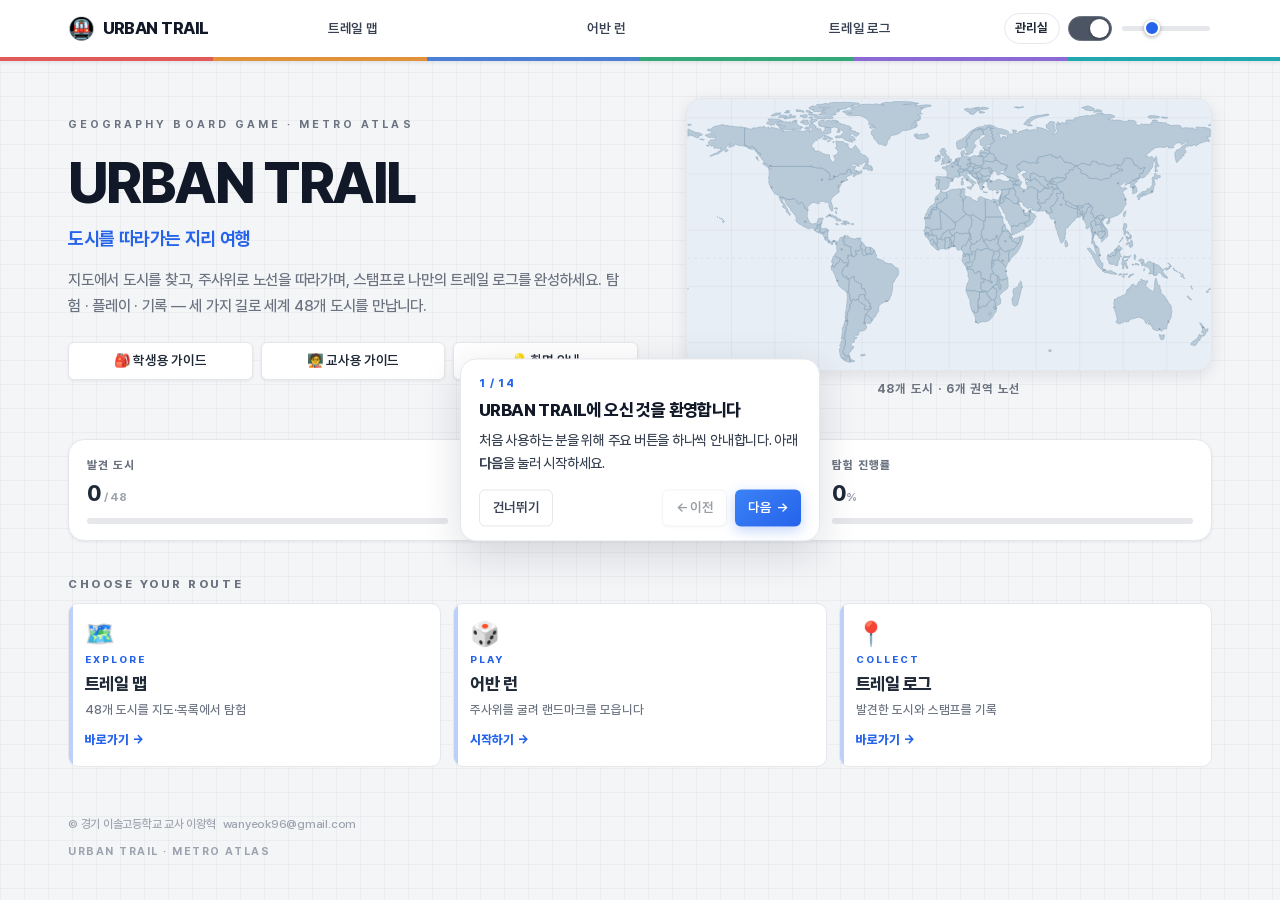
==== commit 12912d9b: "Make Urban Run classroom-ready with a city learning dashboard, 3D dice, and unclipped travel cards. " ====
--- a/index.html
+++ b/index.html
@@ -22,10 +22,11 @@
       </button>
       <nav class="site-nav" aria-label="주요 메뉴">
         <button type="button" class="site-nav-btn" data-act="open-atlas" data-nav="atlas" data-tutorial="nav-atlas">트레일 맵</button>
-        <button type="button" class="site-nav-btn" data-act="new-game" data-nav="play" data-tutorial="nav-play">어반 런</button>
+        <button type="button" class="site-nav-btn" data-act="nav-play" data-nav="play" data-tutorial="nav-play">어반 런</button>
         <button type="button" class="site-nav-btn" data-act="open-passport" data-nav="passport" data-tutorial="nav-passport">트레일 로그</button>
       </nav>
       <div class="site-header-tools" data-tutorial="sfx">
+        <button type="button" class="office-entry" data-act="open-office" data-tutorial="office" title="관리실">관리실</button>
         <label class="switch on-light" title="효과음">
           <input type="checkbox" id="toggle-sfx-header">
           <span class="switch-track"><span class="switch-thumb"></span></span>
@@ -52,8 +53,9 @@
             탐험 · 플레이 · 기록 — 세 가지 길로 세계 48개 도시를 만납니다.
           </p>
           <div class="hero-cta">
-            <button type="button" class="btn btn-gold btn-lg" data-act="new-game" data-tutorial="hero-play">🎲 어반 런 시작</button>
-            <button type="button" class="btn btn-outline" data-act="continue-game" id="btn-continue" data-tutorial="continue" disabled>📖 이어하기</button>
+            <button type="button" class="btn btn-light" data-act="open-student-guide" data-tutorial="guide-student">🎒 학생용 가이드</button>
+            <button type="button" class="btn btn-light" data-act="open-teacher-guide" data-tutorial="guide-teacher">🧑‍🏫 교사용 가이드</button>
+            <button type="button" class="btn btn-light" data-act="start-tutorial" data-tutorial="guide-tutorial">💡 화면 안내</button>
           </div>
         </div>
         <div class="hero-map">
@@ -76,7 +78,7 @@
             <span class="route-s">48개 도시를 지도·목록에서 탐험</span>
             <span class="route-go">바로가기 →</span>
           </button>
-          <button type="button" class="route-card is-featured" data-act="new-game" data-tutorial="route-play">
+          <button type="button" class="route-card" data-act="nav-play" data-tutorial="route-play">
             <span class="route-ico">🎲</span>
             <span class="route-k">Play</span>
             <span class="route-t">어반 런</span>
@@ -93,16 +95,11 @@
         </div>
       </section>
 
-      <section class="links-section" aria-label="바로가기">
-        <button type="button" class="btn btn-ghost" data-act="open-howto" data-tutorial="howto">❓ 게임 방법</button>
-        <button type="button" class="btn btn-ghost" data-act="start-tutorial">💡 화면 안내</button>
-        <button type="button" class="btn btn-ghost" data-act="open-teacher-guide" data-tutorial="teacher">🧑‍🏫 선생님용</button>
-      </section>
     </main>
     <footer class="site-footer">
       <p class="site-footer-note">
-        인터넷·로그인 없이 이 태블릿에서만 동작합니다. 입력한 이름과 여행 기록은 서버로 보내지 않고
-        이 기기에만 저장됩니다. 수업 끝에는 <b>제출용 PDF</b>를 저장해 선생님께 전달하세요.
+        © 경기 이솔고등학교 교사 이왕혁
+        <a href="mailto:wanyeok96@gmail.com">wanyeok96@gmail.com</a>
       </p>
       <p class="site-footer-meta">URBAN TRAIL · Metro Atlas</p>
     </footer>
@@ -116,7 +113,7 @@
     <div class="page">
       <div class="page-head">
         <h2 class="page-title"><small>GAME SETUP</small>여행 준비하기</h2>
-        <button class="btn btn-ghost btn-sm" data-act="go-title">← 시작 화면</button>
+        <button class="btn btn-ghost btn-sm" data-act="go-title">← 돌아가기</button>
       </div>
 
       <div class="steps" id="setup-steps">
@@ -131,17 +128,16 @@
         <!-- 2-1. 플레이 시간 모드 -->
         <div class="setup-step is-active" data-step="1">
           <h3 class="setup-h">여행 준비를 시작해요</h3>
-          <p class="setup-sub" id="setup-step1-sub">선생님이 정해 둔 플레이 시간으로 시작합니다. 필요할 때만 바꿔 주세요.</p>
+          <p class="setup-sub" id="setup-step1-sub">함께할 방식과 플레이 시간을 고르세요. 선택한 칸에 체크가 표시됩니다.</p>
           <div class="setup-body">
             <div class="field" style="margin-bottom:16px">
               <label>플레이 방식</label>
               <div class="seg" id="play-mode-seg"></div>
             </div>
-            <div class="setup-mode-summary" id="setup-mode-summary"></div>
-            <details class="setup-mode-more" id="setup-mode-more">
-              <summary>플레이 시간 바꾸기</summary>
+            <div class="field">
+              <label>플레이 시간</label>
               <div class="mode-grid" id="mode-grid"></div>
-            </details>
+            </div>
           </div>
           <div class="setup-nav">
             <button class="btn btn-light" data-act="go-title">취소</button>
@@ -220,8 +216,9 @@
           <span><small>URBAN TRAIL</small>도시를 따라가는 지리 여행</span>
         </div>
         <div class="game-top-actions">
+          <button class="btn btn-ghost btn-sm" data-act="go-title">← 홈</button>
           <button class="btn btn-ghost btn-sm" data-act="open-atlas">🗺️ 트레일 맵</button>
-          <button class="btn btn-ghost btn-sm" data-act="open-howto">❓ 방법</button>
+          <button class="btn btn-ghost btn-sm" data-act="open-student-guide">🎒 가이드</button>
           <button class="btn btn-ghost btn-sm" data-act="save-quit">💾 저장 후 나가기</button>
           <button class="btn btn-outline btn-sm" data-act="finish-now">🏁 여행 마치기</button>
         </div>
@@ -229,7 +226,7 @@
 
       <div class="game-layout">
         <!-- 보드 -->
-        <div class="board-wrap">
+        <div class="board-wrap" data-tutorial="game-board">
           <div class="board" id="board" role="group" aria-label="어반 트레일 보드">
             <!-- 칸 32개 + 중앙 지도는 script.js가 생성 -->
             <div class="board-center" id="board-center">
@@ -245,9 +242,21 @@
           </div>
         </div>
 
-        <!-- 사이드 패널 (트레일 로그) -->
+        <!-- 사이드 패널: 주사위 · 여행 정보 · 목표 (보드 옆) -->
         <aside class="side-panel">
-          <div class="pass-card">
+          <div class="pass-card dice-card" data-tutorial="game-dice">
+            <div class="now-turn" id="now-turn"></div>
+            <div class="dice-well">
+              <div class="dice-toss" id="dice-toss">
+                <div class="dice-cube" id="dice" aria-live="polite" aria-label="주사위 1"></div>
+              </div>
+              <div class="dice-floor-shadow" id="dice-shadow"></div>
+            </div>
+            <button class="btn btn-gold btn-lg btn-block" id="btn-roll" data-act="roll">🎲 주사위 굴리기</button>
+            <p class="dice-msg" id="dice-msg">주사위를 굴려 여행을 시작하세요!</p>
+          </div>
+
+          <div class="pass-card travel-card" data-tutorial="game-info">
             <div class="pass-head" id="pass-head"></div>
             <div class="pass-stats">
               <div class="pstat" id="stat-score"><div class="k">여행 점수</div><div class="v">0</div></div>
@@ -258,18 +267,10 @@
               <div class="turn-track"><div class="turn-fill" id="turn-fill"></div></div>
               <div class="turn-meta"><span id="turn-text">1 / 15턴</span><span id="turn-mode">기본 탐험</span></div>
             </div>
-          </div>
-
-          <div class="pass-card goal-card" id="goal-card">
-            <div class="log-title">🎯 여행 목표</div>
-            <div class="goal-list" id="goal-list"></div>
-          </div>
-
-          <div class="pass-card dice-card">
-            <div class="now-turn" id="now-turn"></div>
-            <div class="dice" id="dice" aria-live="polite" aria-label="주사위"></div>
-            <button class="btn btn-gold btn-lg btn-block" id="btn-roll" data-act="roll">🎲 주사위 굴리기</button>
-            <p class="dice-msg" id="dice-msg">주사위를 굴려 여행을 시작하세요!</p>
+            <div class="goal-block" id="goal-card" data-tutorial="game-goals">
+              <div class="log-title">🎯 여행 목표</div>
+              <div class="goal-list" id="goal-list"></div>
+            </div>
           </div>
 
           <div class="pass-card stamp-card">
@@ -294,7 +295,7 @@
     <div class="page">
       <div class="page-head no-print">
         <h2 class="page-title"><small>TRAVEL REPORT</small>여행 결과 리포트</h2>
-        <button class="btn btn-ghost btn-sm" data-act="go-title">← 시작 화면</button>
+        <button class="btn btn-ghost btn-sm" data-act="go-title">← 돌아가기</button>
       </div>
       <div class="report-doc" id="report-doc"></div>
       <div class="report-submit no-print">
@@ -327,7 +328,7 @@
       <div class="atlas-head">
         <h2 class="page-title"><small>TRAIL MAP</small>트레일 맵</h2>
         <div class="atlas-head-actions">
-          <div class="seg on-dark" id="atlas-view-seg">
+          <div class="seg on-dark" id="atlas-view-seg" data-tutorial="atlas-view">
             <button type="button" data-act="atlas-view-map" id="atlas-btn-map">지도</button>
             <button type="button" data-act="atlas-view-list" id="atlas-btn-list">목록</button>
           </div>
@@ -339,14 +340,14 @@
       <div class="codex-summary" id="atlas-summary"></div>
 
       <div class="codex-tools atlas-tools">
-        <input class="input" id="atlas-search" type="search" placeholder="도시·나라·랜드마크 검색" autocomplete="off">
+        <input class="input" id="atlas-search" type="search" placeholder="도시·나라·랜드마크 검색" autocomplete="off" data-tutorial="atlas-search">
         <div class="filter-row" id="atlas-filters"></div>
         <div class="atlas-sort-row" id="atlas-sort-row"></div>
       </div>
 
       <div class="atlas-workspace">
         <div class="atlas-stage">
-          <div class="atlas-map-wrap" id="atlas-map-wrap">
+          <div class="atlas-map-wrap" id="atlas-map-wrap" data-tutorial="atlas-map">
             <svg id="atlas-map" viewBox="0 0 1000 520" role="img" aria-label="확대·이동이 가능한 세계지도"></svg>
             <div class="atlas-region-bar" id="atlas-region-bar"></div>
             <div class="atlas-zoom" role="group" aria-label="지도 확대">
@@ -360,7 +361,7 @@
             <div class="codex-grid" id="atlas-grid"></div>
           </div>
         </div>
-        <aside class="atlas-panel" id="atlas-panel" aria-live="polite"></aside>
+        <aside class="atlas-panel" id="atlas-panel" aria-live="polite" data-tutorial="atlas-panel"></aside>
       </div>
     </div>
   </section>
@@ -389,30 +390,89 @@
     <div class="page">
       <div class="page-head">
         <h2 class="page-title"><small>TRAIL LOG</small>트레일 로그</h2>
-        <button class="btn btn-ghost btn-sm" data-act="go-title">← 시작 화면</button>
-      </div>
-      <div class="codex-summary" id="passport-summary"></div>
+        <button class="btn btn-ghost btn-sm" data-act="passport-back">← 돌아가기</button>
+      </div>
+      <div class="codex-summary" id="passport-summary" data-tutorial="log-summary"></div>
       <div class="panel">
-        <div id="passport-body"></div>
-      </div>
-    </div>
-  </section>
-
-
-  <!-- ================================================================
-       화면 6 · 선생님용 수업 안내
-       ================================================================ -->
-  <section id="screen-teacher-guide" class="screen">
+        <div id="passport-body" data-tutorial="log-grid"></div>
+      </div>
+    </div>
+  </section>
+
+
+  <!-- ================================================================
+       화면 6 · 학생용 가이드
+       ================================================================ -->
+  <section id="screen-student-guide" class="screen">
     <div class="page">
       <div class="page-head no-print">
-        <h2 class="page-title"><small>TEACHER</small>선생님용 수업 안내</h2>
-        <button class="btn btn-ghost btn-sm" data-act="go-title">← 시작 화면</button>
+        <h2 class="page-title"><small>STUDENT</small>학생용 가이드</h2>
+        <button class="btn btn-ghost btn-sm" data-act="go-back">← 돌아가기</button>
       </div>
 
       <div class="panel teacher-guide">
         <p class="setup-sub" style="margin-bottom:18px">
-          서버·로그인 없이 태블릿에서 바로 쓰는 지리 여행 프로그램입니다.
+          서버·로그인 없이 이 태블릿에서 바로 플레이합니다. 아래 순서대로 여행을 시작해 보세요.
+        </p>
+
+        <h3 class="sec-title">이렇게 플레이해요</h3>
+        <div class="howto-steps">
+          <div class="howto-step"><div class="hn"></div><div>
+            <div class="ht">세 가지 길을 알아 두세요</div>
+            <div class="hs"><b>트레일 맵</b>은 세계 지도를 탐험하고, <b>어반 런</b>은 주사위 보드게임이며,
+            <b>트레일 로그</b>는 모은 스탬프를 보는 기록장입니다.</div>
+          </div></div>
+          <div class="howto-step"><div class="hn"></div><div>
+            <div class="ht">어반 런으로 여행을 시작해요</div>
+            <div class="hs">홈에서 <b>어반 런</b>을 누릅니다. <b>친구와 함께</b>는 학급·팀 이름·친구 이름(2~5명)을 적고,
+            <b>혼자 하기</b>는 학급과 이름만 입력하면 바로 시작됩니다.</div>
+          </div></div>
+          <div class="howto-step"><div class="hn"></div><div>
+            <div class="ht">친구들이 돌아가며 주사위를 굴립니다</div>
+            <div class="hs">한 번 굴릴 때마다 1턴이 줄어듭니다. 화면에 <b>지금 주사위</b>가 적힌 친구가 굴리세요.</div>
+          </div></div>
+          <div class="howto-step"><div class="hn"></div><div>
+            <div class="ht">도착한 도시 카드를 함께 읽습니다</div>
+            <div class="hs">위치·기후·인구·산업·문화를 소리 내어 읽습니다. 처음 방문하면 <b>+10점</b>.</div>
+          </div></div>
+          <div class="howto-step"><div class="hn"></div><div>
+            <div class="ht">랜드마크 미션에 도전합니다</div>
+            <div class="hs">정답이면 <b>+30점과 스탬프</b>. 틀려도 힌트를 보고 한 번 더 도전할 수 있습니다(재도전 정답 시 +15점과 스탬프).</div>
+          </div></div>
+          <div class="howto-step"><div class="hn"></div><div>
+            <div class="ht">특별 칸·출발·권역 보너스</div>
+            <div class="hs">특별 칸 이벤트, 출발 통과 +20 / 정지 +40, 같은 권역 도시 4곳 완성 시 +60점과 배지.</div>
+          </div></div>
+          <div class="howto-step"><div class="hn"></div><div>
+            <div class="ht">끝나면 PDF로 제출합니다</div>
+            <div class="hs">성찰을 적은 뒤 <b>제출용 PDF 저장</b>을 눌러 선생님께 전달하세요.</div>
+          </div></div>
+        </div>
+        <div class="note-box">
+          <h4>점수 안내</h4>
+          도시 첫 방문 +10 · 미션 정답 +30(스탬프) · 재도전 정답 +15(스탬프) · 출발 통과 +20 · 출발 정지 +40 ·
+          권역 완성 +60 · 특별 칸 +10~30<br>
+          이미 스탬프를 받은 도시에 다시 도착하면 재방문 보너스(+5)를 받고 다음 친구에게 순서가 넘어갑니다.
+        </div>
+      </div>
+    </div>
+  </section>
+
+
+  <!-- ================================================================
+       화면 6b · 교사용 가이드
+       ================================================================ -->
+  <section id="screen-teacher-guide" class="screen">
+    <div class="page">
+      <div class="page-head no-print">
+        <h2 class="page-title"><small>TEACHER</small>교사용 가이드</h2>
+        <button class="btn btn-ghost btn-sm" data-act="go-back">← 돌아가기</button>
+      </div>
+
+      <div class="panel teacher-guide">
+        <p class="setup-sub" style="margin-bottom:18px">
           선생님은 <b>사용법을 안내하고, 수업 중 활동을 이끌며, 결과(PDF)를 확인</b>하시면 됩니다.
+          서버·로그인 없이 태블릿에서 바로 사용합니다.
         </p>
 
         <h3 class="sec-title">1. 이 프로그램을 이렇게 활용하세요</h3>
@@ -439,7 +499,7 @@
           <h4>수업 시작 때 따라 말하기</h4>
           <ol class="guide-ol">
             <li>홈 화면의 세 가지를 가리킵니다. 「지도 보기는 <b>트레일 맵</b>, 주사위 게임은 <b>어반 런</b>, 스탬프 모으기는 <b>트레일 로그</b>예요.」</li>
-            <li>「오늘은 <b>어반 런 시작</b>을 누릅니다. 친구와 함께인지, 혼자 하기인지 고르세요.」</li>
+            <li>「오늘은 홈의 <b>어반 런</b>을 누릅니다. 친구와 함께인지, 혼자 하기인지 고르세요.」</li>
             <li>「학급과 팀 이름, 친구 이름을 적고 여행 말을 고르면 보드가 나와요.」</li>
             <li>「화면에 <b>지금 주사위</b>가 적힌 친구가 굴립니다. 도착한 도시 카드를 <b>소리 내어 읽고</b>, 랜드마크 미션은 상의해서 답하세요.」</li>
             <li>「턴이 끝나면 성찰을 적고, 노란 버튼 <b>제출용 PDF 저장</b>을 눌러 선생님께 제출합니다.」</li>
@@ -512,7 +572,7 @@
     <div class="page">
       <div class="page-head">
         <h2 class="page-title"><small>TEACHER</small>선생님 설정</h2>
-        <button class="btn btn-ghost btn-sm" data-act="open-teacher-guide">← 수업 안내</button>
+        <button class="btn btn-ghost btn-sm" data-act="open-teacher-guide">← 교사용 가이드</button>
       </div>
       <div class="panel">
         <div class="set-list" id="teacher-settings"></div>
@@ -523,68 +583,8 @@
           태블릿 한 대당 한 팀이며, 친구들이 돌아가며 주사위를 굴립니다. 학생은 <b>제출용 PDF</b>를 저장하고,
           선생님은 각 기기의 PDF 또는 <b>이 기기에 저장된 여행 기록</b>으로 확인하세요. 기기끼리 자동 합산되지 않습니다.
           <div style="margin-top:10px">
-            <button type="button" class="btn btn-light btn-sm" data-act="open-teacher-guide">← 수업 안내로</button>
-          </div>
-        </div>
-      </div>
-    </div>
-  </section>
-
-
-  <!-- ================================================================
-       화면 7 · 게임 방법
-       ================================================================ -->
-  <section id="screen-howto" class="screen">
-    <div class="page">
-      <div class="page-head">
-        <h2 class="page-title"><small>HOW TO PLAY</small>게임 방법</h2>
-        <button class="btn btn-ghost btn-sm" data-act="howto-back">← 돌아가기</button>
-      </div>
-      <div class="panel">
-        <div class="howto-steps">
-          <div class="howto-step"><div class="hn"></div><div>
-            <div class="ht">팀을 만들고 여행 말을 고릅니다</div>
-            <div class="hs"><b>친구와 함께</b>는 학급·팀 이름·친구 이름(2~5명)을 입력합니다.
-            <b>혼자 하기</b>는 학급과 이름만 입력하고 바로 시작할 수 있어요. 여행 말은 기본값이 적용됩니다.</div>
-          </div></div>
-          <div class="howto-step"><div class="hn"></div><div>
-            <div class="ht">친구들이 돌아가며 주사위를 굴립니다</div>
-            <div class="hs">한 번 굴릴 때마다 1턴이 소모됩니다. 화면에 <b>지금 주사위</b>를 굴릴 친구 이름이 크게 표시됩니다.</div>
-          </div></div>
-          <div class="howto-step"><div class="hn"></div><div>
-            <div class="ht">도착한 도시의 정보를 함께 읽습니다</div>
-            <div class="hs">위치·기후·인구·산업·도시 기능·문화 등 도시 카드를 친구들과 소리 내어 읽으며 정보를 나눕니다. 도시를 처음 방문하면 <b>+10점</b>.</div>
-          </div></div>
-          <div class="howto-step"><div class="hn"></div><div>
-            <div class="ht">랜드마크 미션(퀴즈)에 도전합니다</div>
-            <div class="hs">방금 읽은 도시 정보에서 문제가 나옵니다. 정답이면 <b>+30점과 랜드마크 스탬프</b>를 획득합니다.
-            틀려도 힌트를 보고 한 번 더 도전할 수 있습니다(재도전 정답 시 +15점과 스탬프).</div>
-          </div></div>
-          <div class="howto-step"><div class="hn"></div><div>
-            <div class="ht">특별 칸에서는 다른 이벤트가 일어납니다</div>
-            <div class="hs">여행 찬스, 세계 축제, 환승 라운지, 도시 문제 해결, 여행 사진관, 세계지리 퀴즈, 휴식과 기록 —
-            8개의 특별 칸이 보드에 고르게 배치되어 있습니다.</div>
-          </div></div>
-          <div class="howto-step"><div class="hn"></div><div>
-            <div class="ht">출발 칸을 지나면 마일리지를 받습니다</div>
-            <div class="hs">보드를 한 바퀴 돌아 출발 칸을 통과하면 <b>+20점</b>, 정확히 멈추면 <b>+40점</b>입니다.</div>
-          </div></div>
-          <div class="howto-step"><div class="hn"></div><div>
-            <div class="ht">같은 권역 도시 4곳을 모두 모으면 보너스</div>
-            <div class="hs">보드에는 6개 권역의 도시가 4곳씩 놓여 있습니다. 한 권역을 완성하면 <b>+60점과 권역 배지</b>를 받습니다.</div>
-          </div></div>
-          <div class="howto-step"><div class="hn"></div><div>
-            <div class="ht">제한 턴이 끝나면 여행 리포트를 작성합니다</div>
-            <div class="hs">스탬프 트레일, 권역별 탐험률, 여행 일지가 정리되고 성찰 문항을 작성합니다.
-            <b>제출용 PDF 저장</b> 버튼으로 파일을 저장해 선생님께 전달하세요.</div>
-          </div></div>
-        </div>
-
-        <div class="note-box">
-          <h4>점수 안내</h4>
-          도시 첫 방문 +10 · 미션 정답 +30(스탬프) · 재도전 정답 +15(스탬프) · 출발 통과 +20 · 출발 정지 +40 ·
-          권역 완성 +60 · 특별 칸 +10~30<br>
-          <b>이미 스탬프를 받은 도시</b>에 다시 도착하면 재방문 보너스(+5)를 받고 다음 친구에게 순서가 넘어갑니다.
+            <button type="button" class="btn btn-light btn-sm" data-act="open-teacher-guide">← 교사용 가이드로</button>
+          </div>
         </div>
       </div>
     </div>
@@ -598,10 +598,72 @@
     <div class="page">
       <div class="page-head">
         <h2 class="page-title"><small>THIS DEVICE</small>이 기기에 저장된 여행 기록</h2>
-        <button class="btn btn-ghost btn-sm" data-act="open-teacher-guide">← 수업 안내</button>
+        <button class="btn btn-ghost btn-sm" data-act="open-teacher-guide">← 교사용 가이드</button>
       </div>
       <div class="panel">
         <div id="results-body"></div>
+      </div>
+    </div>
+  </section>
+
+
+  <!-- ================================================================
+       화면 9 · 관리실
+       ================================================================ -->
+  <section id="screen-office" class="screen">
+    <div class="page">
+      <div class="page-head">
+        <h2 class="page-title"><small>OFFICE</small>관리실</h2>
+        <button class="btn btn-ghost btn-sm" data-act="go-back">← 돌아가기</button>
+      </div>
+      <div class="panel">
+        <h3 class="setup-h">이 기기의 이용자 정보</h3>
+        <p class="setup-sub">학생 또는 선생님을 고르고, 학교·학년·반·이름을 적어 두세요. 다음 여행 준비 때 불러올 수 있습니다.</p>
+      </div>
+      <div class="panel" style="margin-top:14px">
+        <div class="field" style="margin-bottom:16px">
+          <label>이용자 구분</label>
+          <div class="seg" id="office-role-seg"></div>
+        </div>
+        <div class="form-grid">
+          <div class="field">
+            <label for="office-school">학교</label>
+            <input class="input" id="office-school" type="text" maxlength="40" placeholder="예) 경기 이솔고등학교" autocomplete="off">
+          </div>
+          <div class="field">
+            <label for="office-name">이름</label>
+            <input class="input" id="office-name" type="text" maxlength="20" placeholder="예) 홍길동" autocomplete="off">
+          </div>
+          <div class="field">
+            <label for="office-grade">학년</label>
+            <input class="input" id="office-grade" type="text" maxlength="8" placeholder="예) 1" inputmode="numeric" autocomplete="off">
+          </div>
+          <div class="field">
+            <label for="office-class">반</label>
+            <input class="input" id="office-class" type="text" maxlength="8" placeholder="예) 3" autocomplete="off">
+          </div>
+        </div>
+        <div class="note-box" style="margin-top:18px">
+          <h4>개인정보 안내</h4>
+          입력한 학교·학년·반·이름과 학습 기록은 <b>이 기기의 브라우저에만</b> 저장됩니다.
+          인터넷으로 서버에 보내지 않으며, 다른 태블릿과 자동으로 공유되지 않습니다.
+        </div>
+        <div class="office-stats" id="office-stats"></div>
+        <div class="setup-nav" style="margin-top:18px">
+          <button type="button" class="btn btn-navy" data-act="office-save">💾 정보 저장</button>
+          <button type="button" class="btn btn-light" data-act="office-export">📤 학습기록 저장(내보내기)</button>
+          <button type="button" class="btn btn-light" data-act="office-reset-learn">↺ 학습기록 초기화</button>
+          <button type="button" class="btn btn-danger" data-act="office-reset-all">전체 초기화</button>
+        </div>
+        <div class="office-teacher" id="office-teacher-tools" hidden>
+          <h3 class="sec-title" style="margin-top:22px">선생님 도구</h3>
+          <p class="hint">교사용 설정과 이 기기에 남은 여행 결과를 열 수 있습니다.</p>
+          <div style="display:flex;flex-wrap:wrap;gap:8px;margin-top:10px">
+            <button type="button" class="btn btn-navy btn-sm" data-act="open-teacher">⚙️ 선생님 설정</button>
+            <button type="button" class="btn btn-light btn-sm" data-act="open-results">📋 이 기기 여행 기록</button>
+            <button type="button" class="btn btn-light btn-sm" data-act="open-teacher-guide">🧑‍🏫 교사용 가이드</button>
+          </div>
+        </div>
       </div>
     </div>
   </section>
--- a/style.css
+++ b/style.css
@@ -426,14 +426,17 @@
 .site-brand:hover { color: var(--gold-500); }
 .site-brand-ico { font-size: 1.35rem; line-height: 1; }
 .site-nav {
-  display: flex;
-  align-items: center;
-  gap: 4px;
+  display: grid;
+  grid-template-columns: repeat(3, minmax(0, 1fr));
+  align-items: stretch;
+  gap: 6px;
   flex: 1 1 auto;
-  flex-wrap: wrap;
+  min-width: 0;
 }
 .site-nav-btn {
-  padding: .45em .85em;
+  display: inline-flex;
+  width: 100%;
+  padding: .5em .6em;
   border-radius: var(--radius-sm);
   font-family: var(--font-display);
   font-size: .84rem;
@@ -441,6 +444,8 @@
   letter-spacing: -.015em;
   color: var(--ink-700);
   border: 1.5px solid transparent;
+  text-align: center;
+  justify-content: center;
   transition: background .15s, color .15s, border-color .15s;
 }
 .site-nav-btn:hover { background: var(--cream-200); color: var(--navy-800); }
@@ -455,6 +460,20 @@
   gap: 8px;
   margin-left: auto;
 }
+.office-entry {
+  display: inline-flex;
+  align-items: center;
+  justify-content: center;
+  padding: .38em .85em;
+  border-radius: 999px;
+  background: #fff;
+  border: 1.5px solid var(--cream-300);
+  color: var(--navy-800);
+  font-family: var(--font-display);
+  font-size: .78rem;
+  font-weight: 700;
+}
+.office-entry:hover { border-color: var(--navy-500); }
 .site-route-strip {
   height: 4px;
   background: linear-gradient(
@@ -514,7 +533,20 @@
   line-height: 1.75;
   max-width: 36em;
 }
-.hero-cta { display: flex; flex-wrap: wrap; gap: 10px; margin-top: 1.35em; }
+.hero-cta { display: flex; flex-wrap: wrap; gap: 8px; margin-top: 1.35em; }
+.hero-cta .btn {
+  flex: 1 1 0;
+  min-width: 8.5em;
+  justify-content: center;
+  text-align: center;
+  font-size: .84rem;
+  padding: .55em 1em;
+}
+.hero-cta .btn-light {
+  background: #fff;
+  color: var(--navy-800);
+  border: 1.5px solid var(--cream-300);
+}
 .hero-map-frame {
   background: var(--map-ocean);
   border: 1.5px solid var(--cream-300);
@@ -615,11 +647,6 @@
   border-color: var(--gold-400);
 }
 .route-card:hover::before { opacity: 1; }
-.route-card.is-featured {
-  background: color-mix(in srgb, var(--gold-500) 7%, #fff);
-  border-color: var(--gold-500);
-}
-.route-card.is-featured::before { opacity: 1; width: 5px; }
 .route-ico { font-size: 1.5rem; line-height: 1; }
 .route-k {
   font-size: .62rem;
@@ -645,22 +672,6 @@
 .setup-mode-summary .sms-emoji { font-size: 2rem; line-height: 1; }
 .setup-mode-summary .sms-name { font-size: 1.05rem; font-weight: 800; color: var(--navy-800); }
 .setup-mode-summary .sms-meta { font-size: .82rem; color: var(--ink-500); margin-top: 2px; }
-.setup-mode-more {
-  margin-top: 4px;
-  border: 1px solid var(--cream-300);
-  border-radius: 12px;
-  padding: 10px 14px;
-  background: var(--cream-100);
-}
-.setup-mode-more summary {
-  cursor: pointer;
-  font-size: .84rem;
-  font-weight: 700;
-  color: var(--ink-500);
-  list-style: none;
-}
-.setup-mode-more summary::-webkit-details-marker { display: none; }
-.setup-mode-more .mode-grid { margin-top: 12px; }
 
 .route-go {
   margin-top: .65em;
@@ -701,6 +712,14 @@
   color: var(--ink-300);
   line-height: 1.65;
   margin-bottom: 8px;
+}
+.site-footer-note a {
+  color: inherit;
+  text-decoration: none;
+  margin-left: .35em;
+}
+.site-footer-note a:hover {
+  text-decoration: underline;
 }
 .site-footer-meta {
   font-size: .68rem;
@@ -766,23 +785,23 @@
 .setup-sub { color: var(--ink-500); font-size: .9rem; margin-top: .35em; }
 .setup-body { margin-top: 22px; }
 
-.mode-grid { display: grid; grid-template-columns: repeat(auto-fit, minmax(220px, 1fr)); gap: 14px; }
+.mode-grid { display: grid; grid-template-columns: repeat(3, minmax(0, 1fr)); gap: 14px; }
 .mode-card {
   text-align: left;
   border: 2px solid var(--cream-300);
   background: #fff;
   border-radius: var(--radius);
-  padding: 18px 18px 16px;
+  padding: 18px 42px 16px 18px;
   transition: border-color .18s ease, transform .18s ease, box-shadow .18s ease;
   position: relative;
 }
 .mode-card:hover { transform: translateY(-3px); box-shadow: var(--shadow); }
-.mode-card.is-on { border-color: var(--navy-600); box-shadow: 0 0 0 4px rgba(51, 80, 125, .12); }
+.mode-card.is-on { border-color: var(--navy-600); box-shadow: 0 0 0 4px rgba(51, 80, 125, .12); background: #f4f7fd; }
 .mode-card.is-on::after {
   content: "✓"; position: absolute; top: 12px; right: 14px;
-  width: 24px; height: 24px; border-radius: 50%;
-  background: var(--navy-600); color: #fff;
-  display: grid; place-items: center; font-size: .8rem; font-weight: 800;
+  width: 26px; height: 26px; border-radius: 50%;
+  background: var(--navy-700); color: #fff;
+  display: grid; place-items: center; font-size: .85rem; font-weight: 800;
 }
 .mode-emoji { font-size: 1.9rem; line-height: 1; }
 .mode-name { font-size: 1.08rem; font-weight: 800; margin-top: .3em; color: var(--navy-800); }
@@ -866,13 +885,30 @@
 
 /* ================== 05. 게임 화면 - 보드 / 지도 / 말 ==================== */
 #screen-game .game-wrap {
-  max-width: 1420px; margin: 0 auto;
+  max-width: 1580px; margin: 0 auto;
   padding: 12px clamp(10px, 2vw, 22px) 30px;
 }
 
 .game-top {
   display: flex; align-items: center; justify-content: space-between;
   gap: 12px; flex-wrap: wrap; margin-bottom: 12px;
+}
+.game-top-actions {
+  display: flex;
+  flex-wrap: wrap;
+  gap: 8px;
+  align-items: center;
+  justify-content: flex-end;
+}
+.game-top-actions .btn {
+  min-width: 0;
+}
+
+.game-layout {
+  display: grid;
+  grid-template-columns: minmax(0, 1fr) minmax(360px, 420px);
+  gap: 16px;
+  align-items: start;
 }
 .game-brand {
   display: flex; align-items: center; gap: 10px;
@@ -937,17 +973,27 @@
 .tile-flag  { font-size: calc(var(--board-w) * .0245); line-height: 1.1; }
 .tile-icon  { font-size: calc(var(--board-w) * .0215); line-height: 1; }
 .tile-name  {
-  font-size: calc(var(--board-w) * .0143);
+  font-size: calc(var(--board-w) * .0138);
   font-weight: 800; color: var(--navy-800);
-  line-height: 1.1; letter-spacing: -.03em;
+  line-height: 1.15; letter-spacing: -.03em;
   max-width: 100%;
-  overflow: hidden; text-overflow: ellipsis; white-space: nowrap;
+  overflow: hidden;
+  display: -webkit-box;
+  -webkit-line-clamp: 2;
+  -webkit-box-orient: vertical;
   padding-inline: 1px;
+  word-break: keep-all;
+  overflow-wrap: anywhere;
 }
 .tile-sub {
-  font-size: calc(var(--board-w) * .0112);
-  color: var(--ink-500); line-height: 1;
-  max-width: 100%; overflow: hidden; text-overflow: ellipsis; white-space: nowrap;
+  font-size: calc(var(--board-w) * .011);
+  color: var(--ink-500); line-height: 1.15;
+  max-width: 100%;
+  overflow: hidden;
+  display: -webkit-box;
+  -webkit-line-clamp: 2;
+  -webkit-box-orient: vertical;
+  word-break: keep-all;
 }
 
 /* 특별 칸 */
@@ -1077,20 +1123,35 @@
   color: var(--ink-700);
   min-width: 0;
 }
-.rb-name { flex: 0 0 auto; font-weight: 700; letter-spacing: -.03em; white-space: nowrap; overflow: hidden; text-overflow: ellipsis; }
+.rb-name { flex: 0 1 auto; max-width: 46%; font-weight: 700; letter-spacing: -.03em; line-height: 1.2; min-width: 0; }
 .rb-track { flex: 1 1 auto; height: calc(var(--board-w) * .0075); border-radius: 999px; background: var(--cream-300); overflow: hidden; min-width: 14px; }
 .rb-fill { height: 100%; width: 0; background: var(--c); border-radius: 999px; transition: width .5s ease; }
 .rb-num { flex: 0 0 auto; font-variant-numeric: tabular-nums; font-weight: 700; opacity: .75; }
 .rb.is-clear .rb-num { color: var(--gold-500); }
 
 /* ================= 06. 게임 화면 - 사이드(여권) 패널 =================== */
-.side-panel { display: flex; flex-direction: column; gap: 12px; position: sticky; top: 12px; }
+.side-panel {
+  display: flex;
+  flex-direction: column;
+  gap: 10px;
+  position: sticky;
+  top: 12px;
+  min-width: 0;
+  min-height: 0;
+  max-height: calc(100dvh - 148px);
+  overflow-x: hidden;
+  overflow-y: auto;
+  padding-right: 2px;
+  word-break: keep-all;
+  overflow-wrap: break-word;
+}
 
 .pass-card {
   background: var(--cream-100);
   border-radius: var(--radius);
   box-shadow: var(--shadow);
   overflow: hidden;
+  flex: 0 0 auto;
 }
 .pass-head {
   background: var(--navy-800);
@@ -1104,16 +1165,16 @@
   background: radial-gradient(circle at 33% 28%, #fff, color-mix(in srgb, var(--tc, #4d7fd6) 34%, #fff));
   border: 2.5px solid var(--tc, #4d7fd6);
 }
-.pass-id { min-width: 0; }
-.pass-id .cls { font-size: .68rem; letter-spacing: .18em; color: var(--gold-300); font-weight: 700; font-family: var(--font-display); text-transform: uppercase; }
-.pass-id .gname { font-size: 1.06rem; font-weight: 800; color: var(--cream-100); overflow: hidden; text-overflow: ellipsis; white-space: nowrap; }
-.pass-id .mem { font-size: .74rem; color: rgba(251, 248, 241, .6); overflow: hidden; text-overflow: ellipsis; white-space: nowrap; }
+.pass-id { min-width: 0; flex: 1 1 auto; }
+.pass-id .cls { font-size: .68rem; letter-spacing: .12em; color: var(--gold-300); font-weight: 700; font-family: var(--font-display); text-transform: uppercase; line-height: 1.3; }
+.pass-id .gname { font-size: 1.02rem; font-weight: 800; color: var(--cream-100); line-height: 1.3; }
+.pass-id .mem { font-size: .76rem; color: rgba(251, 248, 241, .72); line-height: 1.4; margin-top: 2px; }
 
 .pass-stats { display: grid; grid-template-columns: repeat(3, 1fr); }
-.pstat { padding: 11px 6px; text-align: center; border-right: 1px solid var(--cream-300); }
+.pstat { padding: 11px 8px; text-align: center; border-right: 1px solid var(--cream-300); min-width: 0; }
 .pstat:last-child { border-right: none; }
-.pstat .k { font-size: .7rem; color: var(--ink-500); font-weight: 700; letter-spacing: .04em; }
-.pstat .v { font-size: 1.28rem; font-weight: 900; color: var(--navy-800); font-variant-numeric: tabular-nums; line-height: 1.15; }
+.pstat .k { font-size: .7rem; color: var(--ink-500); font-weight: 700; letter-spacing: 0; line-height: 1.3; }
+.pstat .v { font-size: 1.22rem; font-weight: 900; color: var(--navy-800); font-variant-numeric: tabular-nums; line-height: 1.2; }
 .pstat .v small { font-size: .68rem; color: var(--ink-300); font-weight: 700; }
 .pstat.pop .v { animation: popNum .45s ease; }
 @keyframes popNum { 40% { transform: scale(1.28); color: var(--ok); } }
@@ -1121,23 +1182,45 @@
 .turn-bar { padding: 0 14px 12px; }
 .turn-track { height: 7px; border-radius: 999px; background: var(--cream-300); overflow: hidden; }
 .turn-fill { height: 100%; width: 0; border-radius: 999px; background: linear-gradient(90deg, var(--gold-500), var(--gold-400)); transition: width .4s ease; }
-.turn-meta { display: flex; justify-content: space-between; font-size: .74rem; color: var(--ink-500); margin-top: .35em; font-weight: 600; }
+.turn-meta { display: flex; justify-content: space-between; gap: 8px; font-size: .74rem; color: var(--ink-500); margin-top: .35em; font-weight: 600; flex-wrap: wrap; line-height: 1.35; }
 
 /* 주사위 */
-.dice-card { text-align: center; padding: 14px; }
+.dice-card {
+  text-align: center;
+  padding: 12px 14px 14px;
+  overflow: visible;
+  flex: 0 0 auto;
+}
+.dice-card .now-turn.is-active-turn {
+  padding: 8px 10px;
+  margin-bottom: 0;
+  font-size: .84rem;
+}
+.dice-card .now-turn.is-active-turn b { font-size: 1rem; }
+.dice-card .now-turn.solo-mode { margin-bottom: 2px; }
+.dice-card .btn-lg { font-size: 1rem; padding: .72em 1.1em; }
+.travel-card { flex: 0 0 auto; overflow: hidden; }
+.goal-block {
+  padding: 10px 12px 12px;
+  border-top: 1px solid var(--cream-300);
+  background: linear-gradient(180deg, #fbf8f1, #fff);
+}
 .goal-card { padding: 12px 14px; }
-.goal-list { display: flex; flex-direction: column; gap: 8px; margin-top: 4px; }
+.goal-list { display: flex; flex-direction: column; gap: 7px; margin-top: 6px; }
 .goal-item {
   display: flex; align-items: flex-start; gap: 10px;
-  padding: 10px 11px; border-radius: 12px;
+  padding: 9px 11px; border-radius: 12px;
   background: #fff; border: 1.5px solid var(--cream-300);
   font-size: .82rem; line-height: 1.45;
-}
+  min-width: 0;
+  overflow: visible;
+}
+.goal-item > div { min-width: 0; flex: 1 1 auto; overflow: visible; }
 .goal-item.is-done {
   background: var(--ok-soft); border-color: rgba(47,158,107,.45);
 }
 .goal-item .g-ico { flex: 0 0 auto; font-size: 1rem; line-height: 1.2; }
-.goal-item .g-t { font-weight: 800; color: var(--navy-800); }
+.goal-item .g-t { font-weight: 800; color: var(--navy-800); line-height: 1.4; overflow-wrap: anywhere; word-break: keep-all; }
 .goal-item .g-b { font-size: .72rem; font-weight: 800; color: var(--gold-500); margin-top: 2px; }
 .goal-item.is-done .g-b { color: var(--ok); }
 
@@ -1172,20 +1255,26 @@
   display: flex;
   flex-wrap: wrap;
   align-items: center;
+  justify-content: center;
   gap: 8px;
-  padding: 10px 14px;
+  padding: 10px 12px;
   margin-bottom: 6px;
   border-radius: 14px;
   background: linear-gradient(135deg, #eef4ff, #f8fbff);
   border: 2px solid #9bb8e8;
-  font-size: .95rem;
+  font-size: .9rem;
   color: var(--navy-800);
   box-shadow: 0 4px 14px rgba(45, 88, 160, .12);
+  min-width: 0;
 }
 .now-turn.is-active-turn b {
-  font-size: 1.35rem;
+  font-size: 1.12rem;
   color: var(--navy-800);
   letter-spacing: -.02em;
+  line-height: 1.25;
+  min-width: 0;
+  flex: 1 1 auto;
+  text-align: left;
 }
 .now-turn .turn-badge {
   display: inline-block;
@@ -1198,54 +1287,166 @@
   letter-spacing: .03em;
 }
 .now-turn b { color: var(--navy-800); font-size: 1rem; }
-.dice {
-  width: 88px; height: 88px; margin: 10px auto;
-  border-radius: 18px;
-  background: linear-gradient(150deg, #ffffff, #ece5d6);
-  box-shadow: 0 8px 20px rgba(13, 23, 41, .25), inset 0 -4px 10px rgba(0, 0, 0, .07);
+
+.dice-well {
+  position: relative;
+  height: 124px;
+  margin: 2px 0 8px;
+  display: grid;
+  place-items: center;
+  perspective: 560px;
+  perspective-origin: 50% 42%;
+  overflow: visible;
+  transform-style: preserve-3d;
+}
+.dice-toss {
+  position: relative;
+  z-index: 1;
+  transform-style: preserve-3d;
+}
+.dice-toss.is-rolling { animation: diceToss .42s ease-in-out infinite; }
+.dice-toss.is-land { animation: diceLand .55s cubic-bezier(.2, 1.4, .3, 1) both; }
+@keyframes diceToss {
+  0%, 100% { margin-top: 0; }
+  50%      { margin-top: -22px; }
+}
+@keyframes diceLand {
+  0%   { margin-top: -26px; }
+  55%  { margin-top: 6px; }
+  100% { margin-top: 0; }
+}
+.dice-floor-shadow {
+  position: absolute;
+  left: 50%;
+  bottom: 10px;
+  width: 64px;
+  height: 12px;
+  margin-left: -32px;
+  background: radial-gradient(ellipse, rgba(13, 23, 41, .35), transparent 70%);
+  filter: blur(1px);
+  pointer-events: none;
+}
+.dice-toss.is-rolling + .dice-floor-shadow { animation: diceShadow .42s ease-in-out infinite; }
+@keyframes diceShadow {
+  0%, 100% { transform: scaleX(1); opacity: .7; }
+  50%      { transform: scaleX(.55); opacity: .28; }
+}
+
+.dice-cube {
+  width: 72px;
+  height: 72px;
+  position: relative;
+  transform-style: preserve-3d;
+  transition: transform .85s cubic-bezier(.18, .7, .22, 1.12);
+}
+.dice-face {
+  position: absolute;
+  inset: 0;
   display: grid;
   grid-template-columns: repeat(3, 1fr);
   grid-template-rows: repeat(3, 1fr);
-  padding: 13px;
+  padding: 10px;
   gap: 3px;
-}
-.dice .pip { border-radius: 50%; background: var(--navy-800); box-shadow: inset 0 -1px 2px rgba(255, 255, 255, .35); }
-.dice.is-rolling { animation: diceRoll .5s cubic-bezier(.3, .9, .4, 1) infinite; }
-@keyframes diceRoll {
-  0%   { transform: rotate(0deg)    scale(1); }
-  30%  { transform: rotate(-18deg)  scale(1.09); }
-  60%  { transform: rotate(16deg)   scale(.95); }
-  100% { transform: rotate(0deg)    scale(1); }
-}
-.dice-msg { font-size: .82rem; color: var(--ink-500); min-height: 1.4em; font-weight: 600; }
-
-/* 로그 */
-.log-card { padding: 12px 14px; }
-.log-title { font-size: .74rem; font-weight: 800; letter-spacing: .1em; color: var(--ink-500); margin-bottom: .5em; }
-.log-list { list-style: none; padding: 0; margin: 0; max-height: 168px; overflow-y: auto; display: flex; flex-direction: column; gap: 5px; }
+  border-radius: 14px;
+  background:
+    radial-gradient(circle at 28% 22%, #fff 0%, #f4efe4 55%, #e4dccb 100%);
+  box-shadow:
+    inset 0 -5px 10px rgba(0, 0, 0, .08),
+    inset 0 1px 0 rgba(255, 255, 255, .85);
+  border: 1px solid rgba(255, 255, 255, .55);
+  backface-visibility: hidden;
+}
+.dice-face .pip {
+  border-radius: 50%;
+  background: radial-gradient(circle at 35% 30%, #3a4a68, var(--navy-800));
+  box-shadow: inset 0 -1px 2px rgba(255, 255, 255, .28), 0 1px 1px rgba(0, 0, 0, .2);
+}
+.dice-face.f1 { transform: rotateY(0deg) translateZ(36px); }
+.dice-face.f2 { transform: rotateY(90deg) translateZ(36px); }
+.dice-face.f3 { transform: rotateX(90deg) translateZ(36px); }
+.dice-face.f4 { transform: rotateX(-90deg) translateZ(36px); }
+.dice-face.f5 { transform: rotateY(-90deg) translateZ(36px); }
+.dice-face.f6 { transform: rotateY(180deg) translateZ(36px); }
+
+.dice-msg {
+  font-size: .82rem;
+  color: var(--ink-500);
+  min-height: 2.6em;
+  margin: 8px 0 0;
+  padding: 0 4px;
+  font-weight: 600;
+  line-height: 1.45;
+  overflow: visible;
+}
+.dice-msg.is-result {
+  color: var(--navy-800);
+  font-weight: 800;
+  animation: diceMsgPop .45s cubic-bezier(.2, 1.4, .3, 1) both;
+}
+@keyframes diceMsgPop {
+  0%   { transform: scale(.92); opacity: .4; }
+  60%  { transform: scale(1.04); }
+  100% { transform: scale(1); opacity: 1; }
+}
+
+@media (prefers-reduced-motion: reduce) {
+  .dice-cube { transition: none; }
+  .dice-toss.is-rolling, .dice-toss.is-land { animation: none; }
+}
+
+/* 로그 · 스탬프 */
+.log-title { font-size: .74rem; font-weight: 800; letter-spacing: .06em; color: var(--ink-500); margin-bottom: .5em; line-height: 1.35; flex: 0 0 auto; }
+.log-card, .stamp-card {
+  padding: 12px 14px;
+  flex: 1 1 0;
+  min-height: 112px;
+  display: flex;
+  flex-direction: column;
+  overflow: hidden;
+}
+.log-list {
+  list-style: none; padding: 0; margin: 0;
+  overflow-y: auto;
+  overflow-x: hidden;
+  min-height: 0;
+  flex: 1 1 auto;
+  display: flex; flex-direction: column; gap: 5px;
+  padding-right: 2px;
+}
 .log-list li {
   font-size: .8rem; line-height: 1.45; color: var(--ink-700);
   padding: .42em .6em; border-radius: 8px; background: #fff;
   border-left: 3px solid var(--cream-300);
   animation: screenIn .25s ease both;
+  overflow-wrap: anywhere;
+  word-break: keep-all;
 }
 .log-list li.good { border-left-color: var(--ok); background: var(--ok-soft); }
 .log-list li.bad  { border-left-color: var(--bad); background: var(--bad-soft); }
 .log-list li.gold { border-left-color: var(--gold-500); background: #fdf6e6; }
 .log-list li b { color: var(--navy-800); }
 
-/* 스탬프 미리보기 */
-.stamp-card { padding: 12px 14px; }
-.stamp-strip { display: flex; flex-wrap: wrap; gap: 6px; }
+.stamp-strip {
+  display: flex;
+  flex-wrap: wrap;
+  gap: 6px;
+  overflow-y: auto;
+  overflow-x: hidden;
+  min-height: 0;
+  flex: 1 1 auto;
+  padding-right: 2px;
+  align-content: flex-start;
+}
 .mini-stamp {
   width: 38px; height: 38px; border-radius: 50%;
   display: grid; place-items: center; font-size: 1.05rem;
   border: 2px dashed color-mix(in srgb, var(--c, #888) 55%, #fff);
   background: color-mix(in srgb, var(--c, #888) 12%, #fff);
   animation: stampIn .4s cubic-bezier(.3, 1.5, .5, 1) both;
+  flex: 0 0 auto;
 }
 @keyframes stampIn { from { transform: scale(2.4) rotate(-16deg); opacity: 0; } }
-.stamp-empty { font-size: .8rem; color: var(--ink-300); }
+.stamp-empty { font-size: .8rem; color: var(--ink-300); line-height: 1.45; flex: 1 1 100%; }
 
 /* ============================ 07b. 튜토리얼 ============================= */
 .tutorial-root {
@@ -1351,6 +1552,21 @@
 }
 @keyframes modalIn { from { opacity: 0; transform: translateY(20px) scale(.96); } }
 .modal.wide { width: min(1000px, 100%); }
+.modal.city {
+  width: min(1240px, calc(100vw - 20px));
+  height: min(calc(100dvh - 32px), 920px);
+  max-height: min(calc(100dvh - 32px), 920px);
+}
+.modal.city .modal-head { padding: 12px 18px; }
+.modal.city .modal-head h3 { font-size: 1.18rem; }
+.modal.city .modal-body {
+  padding: 0;
+  overflow: hidden;
+  display: flex;
+  flex-direction: column;
+  min-height: 0;
+}
+.modal.city .modal-foot { padding: 10px 16px; }
 .modal.narrow { width: min(460px, 100%); }
 
 .modal-head {
@@ -1360,14 +1576,16 @@
   display: flex; align-items: center; justify-content: space-between; gap: 12px;
   flex: 0 0 auto;
 }
-.modal-head h3 { font-size: 1.06rem; }
+.modal-head > div:first-child { min-width: 0; flex: 1 1 auto; }
+.modal-head h3 { font-size: 1.12rem; line-height: 1.35; overflow-wrap: anywhere; word-break: keep-all; }
+.modal-head h3 span { display: inline; }
 .modal-head .eyebrow { font-size: .68rem; letter-spacing: .2em; color: var(--gold-400); font-weight: 700; }
 .modal-x {
-  width: 32px; height: 32px; border-radius: 50%; flex: 0 0 auto;
-  background: rgba(255, 255, 255, .12); color: #fff; font-size: 1.05rem;
-  display: grid; place-items: center;
-}
-.modal-x:hover { background: rgba(255, 255, 255, .25); }
+  width: 36px; height: 36px; border-radius: 50%; flex: 0 0 auto;
+  background: rgba(255, 255, 255, .18); color: #fff; font-size: 1.15rem;
+  display: grid; place-items: center; line-height: 1;
+}
+.modal-x:hover { background: rgba(255, 255, 255, .32); }
 .modal-body { padding: 18px; overflow-y: auto; flex: 1 1 auto; }
 .modal-foot {
   padding: 12px 18px; border-top: 1px solid var(--cream-300);
@@ -1380,7 +1598,8 @@
   position: relative;
   border-radius: var(--radius);
   overflow: hidden;
-  aspect-ratio: 16 / 8;
+  aspect-ratio: 16 / 7;
+  min-height: 180px;
   background:
     radial-gradient(120% 90% at 80% 10%, color-mix(in srgb, var(--c, #888) 55%, #fff) 0%, transparent 60%),
     linear-gradient(150deg, color-mix(in srgb, var(--c, #888) 88%, #000), color-mix(in srgb, var(--c, #888) 45%, #000));
@@ -1405,6 +1624,8 @@
   border: 1px solid rgba(255, 255, 255, .5); border-radius: 999px;
   font-size: .8rem; font-weight: 700; backdrop-filter: blur(2px);
   background: rgba(255, 255, 255, .12);
+  max-width: calc(100% - 16px);
+  line-height: 1.35;
 }
 .cv-img {
   position: absolute; inset: 0; width: 100%; height: 100%;
@@ -1427,34 +1648,198 @@
   border: 1px solid rgba(255, 255, 255, .35);
   border-radius: 999px; padding: .2em .75em; font-size: .74rem; font-weight: 700;
   backdrop-filter: blur(3px);
+  max-width: calc(100% - 72px);
+  line-height: 1.3;
+  text-align: right;
 }
 
 .info-grid {
-  display: grid; grid-template-columns: repeat(auto-fit, minmax(215px, 1fr));
+  display: grid; grid-template-columns: repeat(auto-fit, minmax(min(100%, 240px), 1fr));
   gap: 10px; margin-top: 14px;
 }
 .info-item {
   background: #fff; border-radius: 12px; padding: 11px 13px;
   border-left: 4px solid var(--c, #888);
   box-shadow: var(--shadow-sm);
+  min-width: 0;
 }
 .info-item .k {
-  font-size: .72rem; font-weight: 800; letter-spacing: .06em;
+  font-size: .72rem; font-weight: 800; letter-spacing: .04em;
   color: color-mix(in srgb, var(--c, #888) 70%, #000);
   display: flex; align-items: center; gap: .35em;
-}
-.info-item .v { font-size: .88rem; color: var(--ink-700); line-height: 1.6; margin-top: .25em; }
+  line-height: 1.35;
+}
+.info-item .v { font-size: .9rem; color: var(--ink-700); line-height: 1.65; margin-top: .25em; overflow-wrap: anywhere; word-break: keep-all; }
 
 .fact-box {
   margin-top: 12px; padding: 12px 14px;
   background: linear-gradient(140deg, #fdf6e6, #fbf1d9);
   border: 1px dashed var(--gold-500);
   border-radius: 12px;
-  font-size: .88rem; color: #5b4a20; line-height: 1.65;
+  font-size: .9rem; color: #5b4a20; line-height: 1.7;
+  overflow-wrap: anywhere;
+  word-break: keep-all;
 }
 .fact-box b { color: #7a5f1c; }
 
 .kw-row { display: flex; flex-wrap: wrap; gap: 6px; margin-top: 12px; }
+
+/* --- 도시 학습 대시보드 --- */
+.city-dash {
+  display: grid;
+  grid-template-columns: minmax(280px, 36%) minmax(0, 1fr);
+  flex: 1 1 auto;
+  min-height: 0;
+  height: 100%;
+}
+.cd-left {
+  background:
+    radial-gradient(120% 80% at 0% 0%, color-mix(in srgb, var(--c, #4d7fd6) 28%, transparent), transparent 55%),
+    linear-gradient(180deg, #152238, #0d1728);
+  padding: 14px 14px 16px;
+  display: flex;
+  flex-direction: column;
+  gap: 12px;
+  overflow-y: auto;
+  min-height: 0;
+}
+.cd-left .city-visual {
+  aspect-ratio: 4 / 3;
+  min-height: 148px;
+  flex: 0 0 auto;
+}
+.cd-id { color: #fff; padding: 0 2px; }
+.cd-city { font-size: 1.28rem; font-weight: 900; letter-spacing: -.02em; line-height: 1.25; }
+.cd-country { font-size: .82rem; opacity: .78; font-weight: 700; margin-top: 3px; }
+.cd-land {
+  display: inline-flex; align-items: center; gap: .35em;
+  margin-top: 8px; padding: .28em .75em;
+  border-radius: 999px;
+  border: 1px solid rgba(255,255,255,.28);
+  background: rgba(255,255,255,.1);
+  font-size: .8rem; font-weight: 700;
+  line-height: 1.35;
+}
+.cd-left .city-locator { margin: 0; border-color: rgba(255,255,255,.16); }
+.cd-left .cl-title { color: rgba(255,255,255,.82); }
+.cd-left .cl-coord { color: rgba(255,255,255,.62); }
+.cd-left .city-locator-map { min-height: 128px; }
+.cd-left .kw-row { margin-top: 0; }
+.cd-left .chip {
+  background: rgba(255,255,255,.12);
+  color: #fff;
+  border: 1px solid rgba(255,255,255,.18);
+}
+.cd-left .chip-region {
+  background: color-mix(in srgb, var(--c, #888) 45%, #fff);
+  color: #122;
+}
+
+.cd-right {
+  padding: 14px 16px 12px;
+  display: flex;
+  flex-direction: column;
+  gap: 10px;
+  min-height: 0;
+  overflow: hidden;
+  background: var(--cream-100);
+}
+.cd-kpis {
+  display: grid;
+  grid-template-columns: repeat(4, minmax(0, 1fr));
+  gap: 8px;
+  flex: 0 0 auto;
+}
+.cd-kpi {
+  background: #fff;
+  border: 1px solid var(--cream-300);
+  border-top: 3px solid var(--c, var(--navy-500));
+  border-radius: 12px;
+  padding: 9px 10px 10px;
+  min-width: 0;
+  box-shadow: var(--shadow-sm);
+}
+.cd-kpi .k { font-size: .68rem; font-weight: 800; color: var(--ink-500); letter-spacing: .02em; }
+.cd-kpi .v {
+  display: block; margin-top: 3px;
+  font-size: .98rem; font-weight: 900; color: var(--navy-800);
+  line-height: 1.3; overflow-wrap: anywhere; word-break: keep-all;
+  font-variant-numeric: tabular-nums;
+}
+.cd-split {
+  display: grid;
+  grid-template-columns: minmax(0, 1.15fr) minmax(0, .85fr);
+  gap: 10px;
+  flex: 0 0 auto;
+}
+.cd-split .climate-block { margin: 0; height: 100%; }
+.cd-split .climograph { max-height: 168px; }
+.cd-geo {
+  background: #fff;
+  border-radius: 12px;
+  padding: 11px 13px;
+  border-left: 4px solid var(--c, #888);
+  box-shadow: var(--shadow-sm);
+  min-width: 0;
+}
+.cd-geo .k {
+  font-size: .72rem; font-weight: 800;
+  color: color-mix(in srgb, var(--c, #888) 70%, #000);
+}
+.cd-geo .v { font-size: .88rem; color: var(--ink-700); line-height: 1.65; margin-top: .3em; overflow-wrap: anywhere; word-break: keep-all; }
+
+.cd-tabs {
+  display: flex;
+  gap: 6px;
+  flex: 0 0 auto;
+  padding: 2px;
+  background: var(--cream-200);
+  border-radius: 999px;
+  width: fit-content;
+  max-width: 100%;
+}
+.cd-tab {
+  font-size: .8rem; font-weight: 800;
+  padding: .4em .95em;
+  border-radius: 999px;
+  color: var(--ink-500);
+  background: transparent;
+  cursor: pointer;
+}
+.cd-tab.is-on {
+  background: var(--navy-700);
+  color: #fff;
+  box-shadow: var(--shadow-sm);
+}
+.cd-tab-body {
+  flex: 1 1 auto;
+  min-height: 0;
+  overflow-y: auto;
+  padding-right: 4px;
+}
+.cd-tab-body .info-grid { margin-top: 0; }
+.cd-tab-body .fact-box:first-child { margin-top: 0; }
+.climate-block.compact { padding: 10px 10px 8px; }
+.climate-block.compact .cb-head { font-size: .74rem; margin-bottom: 6px; }
+
+@media (max-width: 980px) {
+  .cd-kpis { grid-template-columns: repeat(2, minmax(0, 1fr)); }
+  .cd-split { grid-template-columns: 1fr; }
+}
+@media (max-width: 860px) {
+  .modal.city {
+    height: auto;
+    max-height: min(calc(100dvh - 24px), 980px);
+  }
+  .modal.city .modal-body { overflow-y: auto; }
+  .city-dash {
+    grid-template-columns: 1fr;
+    height: auto;
+  }
+  .cd-left { max-height: none; overflow: visible; }
+  .cd-right { overflow: visible; }
+  .cd-tab-body { max-height: 38vh; overflow-y: auto; flex: none; }
+}
 
 /* --- 퀴즈 --- */
 .quiz-q {
@@ -1926,22 +2311,92 @@
 }
 .passport-cell {
   text-align: center;
-  padding: 12px 8px 10px;
+  padding: 10px 8px 14px;
   border-radius: 12px;
   background: #fff;
   border: 1.5px dashed var(--cream-300);
+  min-width: 0;
+  overflow: visible;
 }
 .passport-cell.is-found { border-style: solid; border-color: color-mix(in srgb, var(--c, #888) 45%, #fff); }
 .passport-cell.is-stamp {
   border-style: solid;
-  border-color: var(--gold-500);
-  background: #fdf8ea;
-}
-.passport-cell .pc-i { font-size: 1.5rem; line-height: 1; }
-.passport-cell .pc-n { font-size: .82rem; font-weight: 800; color: var(--navy-800); margin-top: .3em; }
-.passport-cell .pc-c { font-size: .68rem; color: var(--ink-500); }
+  border-color: #c45c4a;
+  background: #fff8f4;
+}
+.pc-node {
+  position: relative;
+  width: 76px; height: 76px;
+  margin: 0 auto 10px;
+  border-radius: 50%;
+  overflow: visible;
+  background: var(--cream-200);
+  box-shadow: inset 0 0 0 2px rgba(255,255,255,.7);
+}
+.pc-photo, .pc-fallback {
+  width: 100%; height: 100%;
+  object-fit: cover;
+  display: block;
+  border-radius: 50%;
+}
+.pc-fallback {
+  display: grid; place-items: center;
+  font-size: 1.55rem;
+  background: color-mix(in srgb, var(--c, #888) 18%, #fff);
+}
+.pc-stamp-mark {
+  position: absolute;
+  width: 52px; height: 52px;
+  right: -8px; bottom: -10px;
+  object-fit: contain;
+  pointer-events: none;
+  transform: rotate(-14deg);
+  filter: drop-shadow(0 2px 4px rgba(0,0,0,.28));
+  z-index: 2;
+}
+.passport-cell.is-stamp .pc-photo {
+  filter: contrast(1.05) saturate(1.08);
+}
+.passport-cell .pc-n { font-size: .82rem; font-weight: 800; color: var(--navy-800); line-height: 1.3; }
+.passport-cell .pc-c { font-size: .68rem; color: var(--ink-500); margin-top: 2px; }
 .passport-cell.is-locked { opacity: .55; }
 .passport-cell.is-locked .pc-n { color: var(--ink-300); }
+
+.office-stats {
+  display: grid;
+  grid-template-columns: repeat(auto-fit, minmax(140px, 1fr));
+  gap: 10px;
+  margin-top: 18px;
+}
+#screen-office .setup-nav { justify-content: flex-start; }
+
+.codex-thumb { position: relative; overflow: hidden; }
+.codex-thumb img {
+  position: absolute; inset: 0;
+  width: 100%; height: 100%;
+  object-fit: cover;
+}
+.mini-stamp {
+  overflow: hidden;
+  padding: 0;
+}
+.mini-stamp img {
+  width: 100%; height: 100%;
+  object-fit: cover;
+  display: block;
+}
+
+.tile-photo {
+  position: absolute; inset: 0;
+  width: 100%; height: 100%;
+  object-fit: cover;
+  opacity: .38;
+  pointer-events: none;
+  z-index: 0;
+}
+.tile.is-stamped .tile-photo { opacity: .55; }
+.tile-flag, .tile-name, .tile-icon, .tile-sub { position: relative; z-index: 1; }
+.tile-stamp { z-index: 2; }
 
 @media (max-width: 960px) {
   .atlas-workspace { grid-template-columns: 1fr; }
@@ -2164,16 +2619,16 @@
 /* ========================== 10. 반응형 ================================= */
 /* 2단 배치(PC·가로 태블릿)에서는 정사각형 보드 전체가 스크롤 없이 화면에 들어오도록
    보드 폭을 화면 높이에 맞춰 제한한다. */
-@media (min-width: 961px) {
+@media (min-width: 641px) {
   .board-wrap {
     width: 100%;
-    max-width: min(100%, calc(100vh - 96px));
+    max-width: min(100%, calc(100dvh - 120px));
     margin-inline: auto;
   }
 }
 
 @media (max-width: 1180px) {
-  .game-layout { grid-template-columns: minmax(0, 1fr) 306px; }
+  .game-layout { grid-template-columns: minmax(0, 1fr) minmax(320px, 380px); }
   .side-panel { top: 8px; }
 }
 
@@ -2183,14 +2638,32 @@
   .routes-grid { grid-template-columns: 1fr 1fr; }
   .site-nav { order: 3; width: 100%; }
   .site-header-tools { margin-left: 0; }
+  .form-grid { grid-template-columns: 1fr; }
+}
+
+@media (max-width: 820px) {
+  .game-layout { grid-template-columns: minmax(0, 1fr) minmax(270px, 40%); }
+}
+
+@media (max-width: 640px) {
   .game-layout { grid-template-columns: minmax(0, 1fr); }
-  .side-panel { position: static; }
+  .side-panel {
+    position: static;
+    max-height: none;
+    overflow: visible;
+    max-width: 720px;
+    margin: 0 auto;
+    width: 100%;
+  }
+  .stamp-card, .log-card {
+    flex: 0 0 auto;
+    max-height: 240px;
+  }
   .board-wrap { max-width: 720px; margin: 0 auto; }
-  .side-panel { max-width: 720px; margin: 0 auto; width: 100%; }
-  .form-grid { grid-template-columns: 1fr; }
 }
 
 @media (max-width: 720px) {
+  .mode-grid { grid-template-columns: 1fr; }
   .routes-grid { grid-template-columns: 1fr; }
   .site-header-inner { gap: 8px; }
   .site-nav-btn { font-size: .78rem; padding: .4em .65em; }
@@ -2281,8 +2754,10 @@
   .site-header, .site-footer, .site-route-strip,
   .no-print, .game-top-actions, .report-actions, .report-submit, .report-more,
   #toast-root, .modal-back, .tutorial-root, .teacher-only-block { display: none !important; }
-  #screen-teacher-guide.is-active .page-head { display: none; }
-  #screen-teacher-guide.is-active .teacher-guide { box-shadow: none; }
+  #screen-teacher-guide.is-active .page-head,
+  #screen-student-guide.is-active .page-head { display: none; }
+  #screen-teacher-guide.is-active .teacher-guide,
+  #screen-student-guide.is-active .teacher-guide { box-shadow: none; }
   .print-only { display: block; }
   .print-fav { margin: 6px 0 8px; font-size: 10.5pt; font-weight: 700; color: #1e3a5f; }
   .page { padding: 0; max-width: none; }
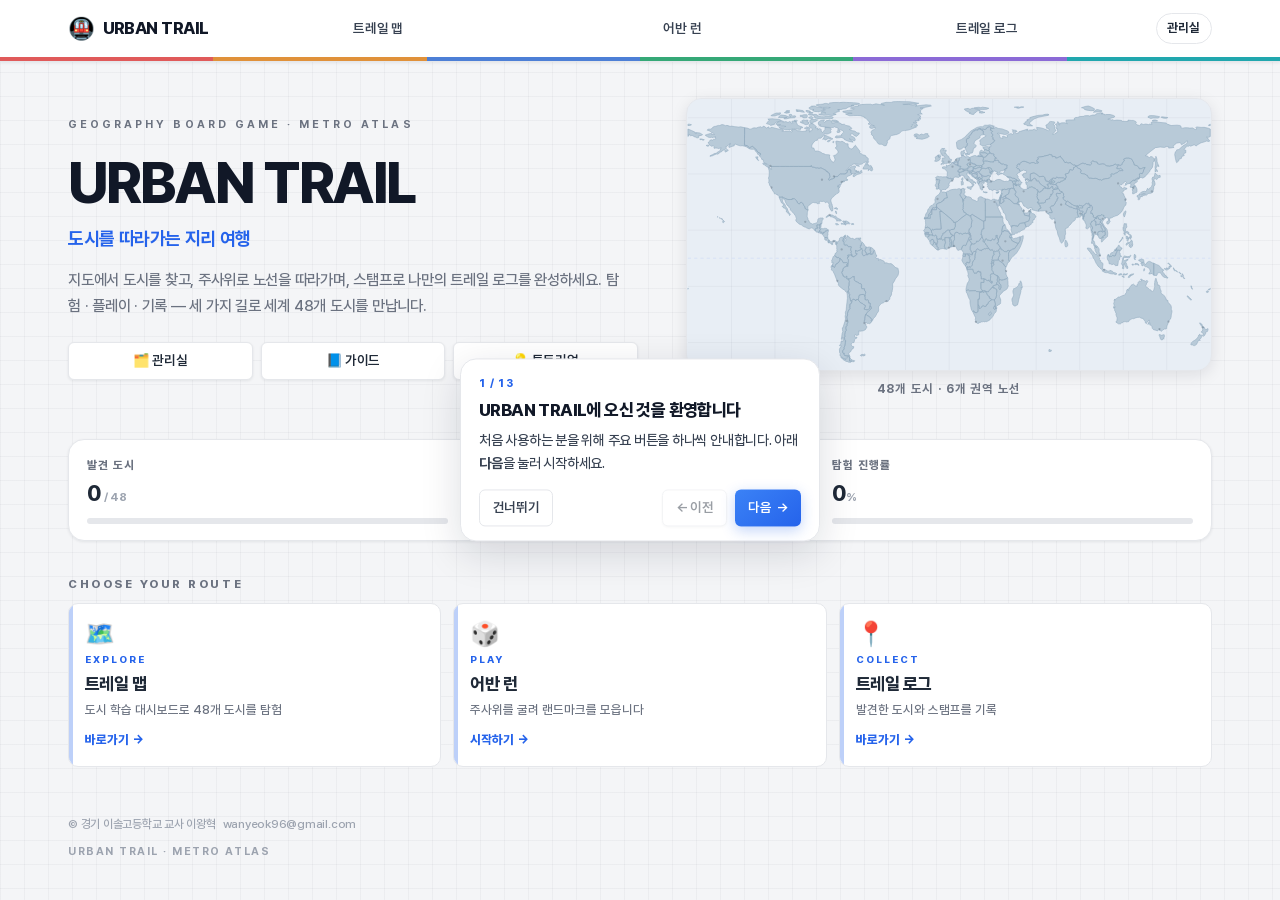
==== commit 7235ce14: "Open classroom tools as modals and keep print pages from splitting by region. Share the city learnin" ====
--- a/index.html
+++ b/index.html
@@ -25,14 +25,8 @@
         <button type="button" class="site-nav-btn" data-act="nav-play" data-nav="play" data-tutorial="nav-play">어반 런</button>
         <button type="button" class="site-nav-btn" data-act="open-passport" data-nav="passport" data-tutorial="nav-passport">트레일 로그</button>
       </nav>
-      <div class="site-header-tools" data-tutorial="sfx">
-        <button type="button" class="office-entry" data-act="open-office" data-tutorial="office" title="관리실">관리실</button>
-        <label class="switch on-light" title="효과음">
-          <input type="checkbox" id="toggle-sfx-header">
-          <span class="switch-track"><span class="switch-thumb"></span></span>
-          <span class="switch-label sr-only">효과음</span>
-        </label>
-        <input type="range" id="vol-sfx-header" class="slider on-light" min="0" max="100" step="5" aria-label="효과음 음량">
+      <div class="site-header-tools">
+        <button type="button" class="office-entry" data-act="open-office" title="관리실">관리실</button>
       </div>
     </div>
     <div class="site-route-strip" aria-hidden="true"></div>
@@ -53,9 +47,9 @@
             탐험 · 플레이 · 기록 — 세 가지 길로 세계 48개 도시를 만납니다.
           </p>
           <div class="hero-cta">
-            <button type="button" class="btn btn-light" data-act="open-student-guide" data-tutorial="guide-student">🎒 학생용 가이드</button>
-            <button type="button" class="btn btn-light" data-act="open-teacher-guide" data-tutorial="guide-teacher">🧑‍🏫 교사용 가이드</button>
-            <button type="button" class="btn btn-light" data-act="start-tutorial" data-tutorial="guide-tutorial">💡 화면 안내</button>
+            <button type="button" class="btn btn-light" data-act="open-office" data-tutorial="office">🗂️ 관리실</button>
+            <button type="button" class="btn btn-light" data-act="open-guide" data-tutorial="guide-hub">📘 가이드</button>
+            <button type="button" class="btn btn-light" data-act="start-tutorial" data-tutorial="guide-tutorial">💡 튜토리얼</button>
           </div>
         </div>
         <div class="hero-map">
@@ -75,7 +69,7 @@
             <span class="route-ico">🗺️</span>
             <span class="route-k">Explore</span>
             <span class="route-t">트레일 맵</span>
-            <span class="route-s">48개 도시를 지도·목록에서 탐험</span>
+            <span class="route-s">도시 학습 대시보드로 48개 도시를 탐험</span>
             <span class="route-go">바로가기 →</span>
           </button>
           <button type="button" class="route-card" data-act="nav-play" data-tutorial="route-play">
@@ -218,7 +212,7 @@
         <div class="game-top-actions">
           <button class="btn btn-ghost btn-sm" data-act="go-title">← 홈</button>
           <button class="btn btn-ghost btn-sm" data-act="open-atlas">🗺️ 트레일 맵</button>
-          <button class="btn btn-ghost btn-sm" data-act="open-student-guide">🎒 가이드</button>
+          <button class="btn btn-ghost btn-sm" data-act="open-guide">📘 가이드</button>
           <button class="btn btn-ghost btn-sm" data-act="save-quit">💾 저장 후 나가기</button>
           <button class="btn btn-outline btn-sm" data-act="finish-now">🏁 여행 마치기</button>
         </div>
@@ -400,17 +394,14 @@
   </section>
 
 
-  <!-- ================================================================
-       화면 6 · 학생용 가이드
-       ================================================================ -->
-  <section id="screen-student-guide" class="screen">
-    <div class="page">
-      <div class="page-head no-print">
-        <h2 class="page-title"><small>STUDENT</small>학생용 가이드</h2>
-        <button class="btn btn-ghost btn-sm" data-act="go-back">← 돌아가기</button>
-      </div>
-
-      <div class="panel teacher-guide">
+  <div id="sheet-park" hidden>
+    <div id="guide-sheet">
+      <div class="guide-modal-nav" role="tablist" aria-label="가이드 종류">
+        <button type="button" class="guide-tab is-on" data-guide-tab="student" role="tab" aria-selected="true">학생용 가이드</button>
+        <button type="button" class="guide-tab" data-guide-tab="teacher" role="tab" aria-selected="false">교사용 가이드</button>
+      </div>
+      <div id="guide-pane-student" class="guide-pane" data-guide-pane="student">
+<div class="panel teacher-guide">
         <p class="setup-sub" style="margin-bottom:18px">
           서버·로그인 없이 이 태블릿에서 바로 플레이합니다. 아래 순서대로 여행을 시작해 보세요.
         </p>
@@ -419,7 +410,7 @@
         <div class="howto-steps">
           <div class="howto-step"><div class="hn"></div><div>
             <div class="ht">세 가지 길을 알아 두세요</div>
-            <div class="hs"><b>트레일 맵</b>은 세계 지도를 탐험하고, <b>어반 런</b>은 주사위 보드게임이며,
+            <div class="hs"><b>트레일 맵</b>은 세계 지도에서 도시 학습 대시보드로 탐험하고, <b>어반 런</b>은 주사위 보드게임이며,
             <b>트레일 로그</b>는 모은 스탬프를 보는 기록장입니다.</div>
           </div></div>
           <div class="howto-step"><div class="hn"></div><div>
@@ -432,7 +423,7 @@
             <div class="hs">한 번 굴릴 때마다 1턴이 줄어듭니다. 화면에 <b>지금 주사위</b>가 적힌 친구가 굴리세요.</div>
           </div></div>
           <div class="howto-step"><div class="hn"></div><div>
-            <div class="ht">도착한 도시 카드를 함께 읽습니다</div>
+            <div class="ht">도착한 도시 학습 대시보드를 함께 읽습니다</div>
             <div class="hs">위치·기후·인구·산업·문화를 소리 내어 읽습니다. 처음 방문하면 <b>+10점</b>.</div>
           </div></div>
           <div class="howto-step"><div class="hn"></div><div>
@@ -455,21 +446,9 @@
           이미 스탬프를 받은 도시에 다시 도착하면 재방문 보너스(+5)를 받고 다음 친구에게 순서가 넘어갑니다.
         </div>
       </div>
-    </div>
-  </section>
-
-
-  <!-- ================================================================
-       화면 6b · 교사용 가이드
-       ================================================================ -->
-  <section id="screen-teacher-guide" class="screen">
-    <div class="page">
-      <div class="page-head no-print">
-        <h2 class="page-title"><small>TEACHER</small>교사용 가이드</h2>
-        <button class="btn btn-ghost btn-sm" data-act="go-back">← 돌아가기</button>
-      </div>
-
-      <div class="panel teacher-guide">
+      </div>
+      <div id="guide-pane-teacher" class="guide-pane" data-guide-pane="teacher" hidden>
+<div class="panel teacher-guide">
         <p class="setup-sub" style="margin-bottom:18px">
           선생님은 <b>사용법을 안내하고, 수업 중 활동을 이끌며, 결과(PDF)를 확인</b>하시면 됩니다.
           서버·로그인 없이 태블릿에서 바로 사용합니다.
@@ -501,26 +480,27 @@
             <li>홈 화면의 세 가지를 가리킵니다. 「지도 보기는 <b>트레일 맵</b>, 주사위 게임은 <b>어반 런</b>, 스탬프 모으기는 <b>트레일 로그</b>예요.」</li>
             <li>「오늘은 홈의 <b>어반 런</b>을 누릅니다. 친구와 함께인지, 혼자 하기인지 고르세요.」</li>
             <li>「학급과 팀 이름, 친구 이름을 적고 여행 말을 고르면 보드가 나와요.」</li>
-            <li>「화면에 <b>지금 주사위</b>가 적힌 친구가 굴립니다. 도착한 도시 카드를 <b>소리 내어 읽고</b>, 랜드마크 미션은 상의해서 답하세요.」</li>
+            <li>「화면에 <b>지금 주사위</b>가 적힌 친구가 굴립니다. 도착한 도시 학습 대시보드를 <b>소리 내어 읽고</b>, 랜드마크 미션은 상의해서 답하세요.」</li>
             <li>「턴이 끝나면 성찰을 적고, 노란 버튼 <b>제출용 PDF 저장</b>을 눌러 선생님께 제출합니다.」</li>
           </ol>
-          처음 쓰는 반이라면 홈의 <b>💡 화면 안내</b>를 프로젝터로 한 번 같이 넘겨 보세요.
+          처음 쓰는 반이라면 홈의 <b>💡 튜토리얼</b>을 프로젝터로 한 번 같이 넘겨 보세요.
         </div>
 
         <h3 class="sec-title">3. 수업 중 활동 아이디어</h3>
         <div class="howto-steps">
           <div class="howto-step"><div class="hn"></div><div>
-            <div class="ht">도시 카드 함께 읽기</div>
+            <div class="ht">도시 학습 대시보드 함께 읽기</div>
             <div class="hs">한 명이 위치·기후를 읽고, 다른 친구가 「이 도시는 어느 대륙일까?」를 맞혀 보게 합니다.
             정보를 읽지 않고 미션만 풀면 학습 효과가 떨어집니다.</div>
           </div></div>
           <div class="howto-step"><div class="hn"></div><div>
             <div class="ht">미션은 상의 후 한 번만</div>
-            <div class="hs">답을 고르기 전에 팀에서 근거를 말하게 합니다. 「카드에 나온 산업·랜드마크를 보고 고르자」고 안내하세요.</div>
+            <div class="hs">답을 고르기 전에 팀에서 근거를 말하게 합니다. 「대시보드에 나온 산업·랜드마크를 보고 고르자」고 안내하세요.</div>
           </div></div>
           <div class="howto-step"><div class="hn"></div><div>
             <div class="ht">지도로 다시 찾기</div>
-            <div class="hs">게임 중간에 상단 <b>트레일 맵</b>으로 가서, 방금 방문한 도시를 확대·검색해 위치를 확인하게 합니다.
+            <div class="hs">게임 중간에 상단 <b>트레일 맵</b>으로 가서, 방금 방문한 도시를 누르면
+            게임과 같은 <b>도시 학습 대시보드</b>가 열립니다. 자연·인문·이야기 탭과 미션으로 다시 학습하게 하세요.
             도시 비교로 인구·해발·기후를 나란히 보게 할 수도 있습니다.</div>
           </div></div>
           <div class="howto-step"><div class="hn"></div><div>
@@ -535,9 +515,9 @@
           <table class="compare-table">
             <thead><tr><th>시간</th><th>선생님</th><th>학생</th></tr></thead>
             <tbody>
-              <tr><td>5분</td><td>화면 안내·세 메뉴 소개</td><td>같이 보며 버튼 위치 확인</td></tr>
+              <tr><td>5분</td><td>튜토리얼·세 메뉴 소개</td><td>같이 보며 버튼 위치 확인</td></tr>
               <tr><td>5분</td><td>팀 편성·태블릿 배부 확인</td><td>어반 런 → 팀 정보 입력</td></tr>
-              <tr><td>25~30분</td><td>순회하며 읽기·상의 독려</td><td>주사위·도시 카드·미션</td></tr>
+              <tr><td>25~30분</td><td>순회하며 읽기·상의 독려</td><td>주사위·도시 학습 대시보드·미션</td></tr>
               <tr><td>7분</td><td>PDF 저장 방법 한 번 더 안내</td><td>성찰 작성 · 제출용 PDF 저장</td></tr>
               <tr><td>5분</td><td>인상 깊은 도시 발표 진행</td><td>한 문장 공유</td></tr>
             </tbody>
@@ -561,8 +541,77 @@
           <button type="button" class="btn btn-light" data-act="print-teacher-guide">🖨️ 이 안내 인쇄</button>
         </div>
       </div>
-    </div>
-  </section>
+      </div>
+    </div>
+    <div id="office-sheet">
+<div class="panel">
+        <h3 class="setup-h">이 기기의 이용자 정보</h3>
+        <p class="setup-sub">학생 또는 선생님을 고르고, 학교·학년·반·이름을 적어 두세요. 다음 여행 준비 때 불러올 수 있습니다.</p>
+      </div>
+      <div class="panel" style="margin-top:14px" data-tutorial="office-sfx">
+        <h3 class="setup-h">이 기기 소리</h3>
+        <p class="setup-sub">주사위·버튼·정답·스탬프 효과음을 켜고 음량을 맞춥니다. 배경음악은 없습니다. 설정은 이 기기에만 저장됩니다.</p>
+        <div class="office-sfx">
+          <label class="switch on-light" title="효과음">
+            <input type="checkbox" id="toggle-sfx-office">
+            <span class="switch-track"><span class="switch-thumb"></span></span>
+            <span class="switch-label">효과음</span>
+          </label>
+          <div class="office-sfx-vol">
+            <label for="vol-sfx-office">음량</label>
+            <input type="range" id="vol-sfx-office" class="slider on-light" min="0" max="100" step="5" aria-label="효과음 음량">
+            <span id="vol-sfx-value">30%</span>
+          </div>
+          <button type="button" class="btn btn-light btn-sm" id="btn-sfx-test">들어보기</button>
+        </div>
+      </div>
+      <div class="panel" style="margin-top:14px">
+        <div class="field" style="margin-bottom:16px">
+          <label>이용자 구분</label>
+          <div class="seg" id="office-role-seg"></div>
+        </div>
+        <div class="form-grid">
+          <div class="field">
+            <label for="office-school">학교</label>
+            <input class="input" id="office-school" type="text" maxlength="40" placeholder="예) 경기 이솔고등학교" autocomplete="off">
+          </div>
+          <div class="field">
+            <label for="office-name">이름</label>
+            <input class="input" id="office-name" type="text" maxlength="20" placeholder="예) 홍길동" autocomplete="off">
+          </div>
+          <div class="field">
+            <label for="office-grade">학년</label>
+            <input class="input" id="office-grade" type="text" maxlength="8" placeholder="예) 1" inputmode="numeric" autocomplete="off">
+          </div>
+          <div class="field">
+            <label for="office-class">반</label>
+            <input class="input" id="office-class" type="text" maxlength="8" placeholder="예) 3" autocomplete="off">
+          </div>
+        </div>
+        <div class="note-box" style="margin-top:18px">
+          <h4>개인정보 안내</h4>
+          입력한 학교·학년·반·이름과 학습 기록은 <b>이 기기의 브라우저에만</b> 저장됩니다.
+          인터넷으로 서버에 보내지 않으며, 다른 태블릿과 자동으로 공유되지 않습니다.
+        </div>
+        <div class="office-stats" id="office-stats"></div>
+        <div class="setup-nav" style="margin-top:18px">
+          <button type="button" class="btn btn-navy" data-act="office-save">💾 정보 저장</button>
+          <button type="button" class="btn btn-light" data-act="office-export">📤 학습기록 저장(내보내기)</button>
+          <button type="button" class="btn btn-light" data-act="office-reset-learn">↺ 학습기록 초기화</button>
+          <button type="button" class="btn btn-danger" data-act="office-reset-all">전체 초기화</button>
+        </div>
+        <div class="office-teacher" id="office-teacher-tools" hidden>
+          <h3 class="sec-title" style="margin-top:22px">선생님 도구</h3>
+          <p class="hint">교사용 설정과 이 기기에 남은 여행 결과를 열 수 있습니다.</p>
+          <div style="display:flex;flex-wrap:wrap;gap:8px;margin-top:10px">
+            <button type="button" class="btn btn-navy btn-sm" data-act="open-teacher">⚙️ 선생님 설정</button>
+            <button type="button" class="btn btn-light btn-sm" data-act="open-results">📋 이 기기 여행 기록</button>
+            <button type="button" class="btn btn-light btn-sm" data-act="open-teacher-guide">🧑‍🏫 교사용 가이드</button>
+          </div>
+        </div>
+      </div>
+    </div>
+  </div>
 
 
   <!-- ================================================================
@@ -606,67 +655,6 @@
     </div>
   </section>
 
-
-  <!-- ================================================================
-       화면 9 · 관리실
-       ================================================================ -->
-  <section id="screen-office" class="screen">
-    <div class="page">
-      <div class="page-head">
-        <h2 class="page-title"><small>OFFICE</small>관리실</h2>
-        <button class="btn btn-ghost btn-sm" data-act="go-back">← 돌아가기</button>
-      </div>
-      <div class="panel">
-        <h3 class="setup-h">이 기기의 이용자 정보</h3>
-        <p class="setup-sub">학생 또는 선생님을 고르고, 학교·학년·반·이름을 적어 두세요. 다음 여행 준비 때 불러올 수 있습니다.</p>
-      </div>
-      <div class="panel" style="margin-top:14px">
-        <div class="field" style="margin-bottom:16px">
-          <label>이용자 구분</label>
-          <div class="seg" id="office-role-seg"></div>
-        </div>
-        <div class="form-grid">
-          <div class="field">
-            <label for="office-school">학교</label>
-            <input class="input" id="office-school" type="text" maxlength="40" placeholder="예) 경기 이솔고등학교" autocomplete="off">
-          </div>
-          <div class="field">
-            <label for="office-name">이름</label>
-            <input class="input" id="office-name" type="text" maxlength="20" placeholder="예) 홍길동" autocomplete="off">
-          </div>
-          <div class="field">
-            <label for="office-grade">학년</label>
-            <input class="input" id="office-grade" type="text" maxlength="8" placeholder="예) 1" inputmode="numeric" autocomplete="off">
-          </div>
-          <div class="field">
-            <label for="office-class">반</label>
-            <input class="input" id="office-class" type="text" maxlength="8" placeholder="예) 3" autocomplete="off">
-          </div>
-        </div>
-        <div class="note-box" style="margin-top:18px">
-          <h4>개인정보 안내</h4>
-          입력한 학교·학년·반·이름과 학습 기록은 <b>이 기기의 브라우저에만</b> 저장됩니다.
-          인터넷으로 서버에 보내지 않으며, 다른 태블릿과 자동으로 공유되지 않습니다.
-        </div>
-        <div class="office-stats" id="office-stats"></div>
-        <div class="setup-nav" style="margin-top:18px">
-          <button type="button" class="btn btn-navy" data-act="office-save">💾 정보 저장</button>
-          <button type="button" class="btn btn-light" data-act="office-export">📤 학습기록 저장(내보내기)</button>
-          <button type="button" class="btn btn-light" data-act="office-reset-learn">↺ 학습기록 초기화</button>
-          <button type="button" class="btn btn-danger" data-act="office-reset-all">전체 초기화</button>
-        </div>
-        <div class="office-teacher" id="office-teacher-tools" hidden>
-          <h3 class="sec-title" style="margin-top:22px">선생님 도구</h3>
-          <p class="hint">교사용 설정과 이 기기에 남은 여행 결과를 열 수 있습니다.</p>
-          <div style="display:flex;flex-wrap:wrap;gap:8px;margin-top:10px">
-            <button type="button" class="btn btn-navy btn-sm" data-act="open-teacher">⚙️ 선생님 설정</button>
-            <button type="button" class="btn btn-light btn-sm" data-act="open-results">📋 이 기기 여행 기록</button>
-            <button type="button" class="btn btn-light btn-sm" data-act="open-teacher-guide">🧑‍🏫 교사용 가이드</button>
-          </div>
-        </div>
-      </div>
-    </div>
-  </section>
 
 </div>
 
--- a/style.css
+++ b/style.css
@@ -10,7 +10,7 @@
    04. 게임 설정 화면
    05. 게임 화면 - 보드 / 중앙 세계지도 / 말
    06. 게임 화면 - 사이드 패널(트레일 로그)
-   07. 모달 (도시 카드 / 퀴즈 / 특별 칸)
+   07. 모달 (도시 학습 대시보드 / 퀴즈 / 특별 칸)
    08. 트레일 맵 / 선생님 설정 / 게임 방법
    09. 결과 리포트
    10. 반응형 (태블릿 / 모바일)
@@ -1568,6 +1568,52 @@
 }
 .modal.city .modal-foot { padding: 10px 16px; }
 .modal.narrow { width: min(460px, 100%); }
+.modal.sheet {
+  width: min(840px, 100%);
+  max-height: min(92vh, 960px);
+}
+.modal-back.is-nested {
+  z-index: 830;
+  background: rgba(6, 12, 24, .55);
+}
+
+.guide-modal-nav {
+  display: flex;
+  gap: 6px;
+  padding: 3px;
+  background: var(--cream-200);
+  border-radius: 999px;
+  width: fit-content;
+  max-width: 100%;
+  margin-bottom: 16px;
+  flex-wrap: wrap;
+}
+.guide-tab {
+  font-size: .84rem;
+  font-weight: 800;
+  padding: .42em 1.05em;
+  border-radius: 999px;
+  color: var(--ink-500);
+  background: transparent;
+  cursor: pointer;
+}
+.guide-tab.is-on {
+  background: var(--navy-700);
+  color: #fff;
+  box-shadow: var(--shadow-sm);
+}
+.modal.sheet .guide-pane .panel {
+  box-shadow: none;
+  background: transparent;
+  padding: 0;
+}
+.modal.sheet #office-sheet .panel {
+  box-shadow: var(--shadow-sm);
+}
+.modal.sheet #office-sheet .setup-nav {
+  justify-content: flex-start;
+  flex-wrap: wrap;
+}
 
 .modal-head {
   padding: 14px 18px;
@@ -1593,7 +1639,7 @@
   background: #fff; flex: 0 0 auto;
 }
 
-/* --- 도시 카드 --- */
+/* --- 도시 학습 대시보드 --- */
 .city-visual {
   position: relative;
   border-radius: var(--radius);
@@ -1705,25 +1751,22 @@
 }
 .cd-left .city-visual {
   aspect-ratio: 4 / 3;
-  min-height: 148px;
+  min-height: 168px;
   flex: 0 0 auto;
 }
-.cd-id { color: #fff; padding: 0 2px; }
-.cd-city { font-size: 1.28rem; font-weight: 900; letter-spacing: -.02em; line-height: 1.25; }
-.cd-country { font-size: .82rem; opacity: .78; font-weight: 700; margin-top: 3px; }
-.cd-land {
-  display: inline-flex; align-items: center; gap: .35em;
-  margin-top: 8px; padding: .28em .75em;
-  border-radius: 999px;
-  border: 1px solid rgba(255,255,255,.28);
-  background: rgba(255,255,255,.1);
-  font-size: .8rem; font-weight: 700;
-  line-height: 1.35;
-}
-.cd-left .city-locator { margin: 0; border-color: rgba(255,255,255,.16); }
+.cd-left .cv-flag,
+.cd-left .cv-region,
+.cd-left .cv-city,
+.cd-left .cv-country { display: none; }
+.cd-left .city-visual.has-image .cv-fallback {
+  text-align: left;
+  padding: 22px 12px 10px;
+}
+.cd-left .cv-landmark { margin-top: 0; }
+.cd-left .city-locator { margin: 0; border-color: rgba(255,255,255,.16); flex: 1 1 auto; display: flex; flex-direction: column; }
 .cd-left .cl-title { color: rgba(255,255,255,.82); }
 .cd-left .cl-coord { color: rgba(255,255,255,.62); }
-.cd-left .city-locator-map { min-height: 128px; }
+.cd-left .city-locator-map { min-height: 160px; flex: 1 1 auto; }
 .cd-left .kw-row { margin-top: 0; }
 .cd-left .chip {
   background: rgba(255,255,255,.12);
@@ -2020,7 +2063,7 @@
   flex: 1 1 auto;
   min-height: 0;
   display: grid;
-  grid-template-columns: minmax(0, 1fr) min(360px, 36vw);
+  grid-template-columns: minmax(0, 1fr) minmax(400px, 42vw);
   gap: 12px;
 }
 .atlas-stage {
@@ -2123,6 +2166,42 @@
   color: #8a6a1f; background: #fdf6e6;
   border: 1px dashed var(--gold-500);
   border-radius: 999px; padding: .15em .55em; white-space: nowrap;
+}
+
+.atlas-panel .city-dash {
+  display: flex;
+  flex-direction: column;
+  height: auto;
+  min-height: 0;
+  margin-top: 8px;
+  border-radius: var(--radius);
+  overflow: hidden;
+  border: 1.5px solid var(--cream-300);
+}
+.atlas-panel .cd-left {
+  max-height: none;
+  overflow: visible;
+}
+.atlas-panel .cd-left .city-visual {
+  min-height: 140px;
+}
+.atlas-panel .cd-left .city-locator-map { min-height: 120px; }
+.atlas-panel .cd-right {
+  overflow: visible;
+  padding: 12px 12px 10px;
+}
+.atlas-panel .cd-kpis { grid-template-columns: repeat(2, minmax(0, 1fr)); }
+.atlas-panel .cd-split { grid-template-columns: 1fr; }
+.atlas-panel .cd-tabs {
+  width: 100%;
+  max-width: 100%;
+  flex-wrap: wrap;
+  border-radius: 12px;
+}
+.atlas-panel .cd-tab-body {
+  overflow: visible;
+  max-height: none;
+  flex: none;
 }
 
 .gallery {
@@ -2368,7 +2447,35 @@
   gap: 10px;
   margin-top: 18px;
 }
-#screen-office .setup-nav { justify-content: flex-start; }
+.office-sfx {
+  display: flex;
+  flex-wrap: wrap;
+  align-items: center;
+  gap: 14px 20px;
+  margin-top: 4px;
+}
+.office-sfx .switch-label { color: var(--navy-800); font-weight: 800; }
+.office-sfx-vol {
+  display: flex;
+  align-items: center;
+  gap: 10px;
+  flex: 1 1 220px;
+  min-width: 0;
+}
+.office-sfx-vol > label {
+  font-size: .86rem;
+  font-weight: 700;
+  color: var(--ink-700);
+  flex: 0 0 auto;
+}
+.office-sfx-vol .slider.on-light { width: min(240px, 100%); flex: 1 1 120px; }
+#vol-sfx-value {
+  font-variant-numeric: tabular-nums;
+  font-weight: 800;
+  color: var(--navy-800);
+  min-width: 3.2em;
+}
+#office-sheet .setup-nav { justify-content: flex-start; }
 
 .codex-thumb { position: relative; overflow: hidden; }
 .codex-thumb img {
@@ -2518,6 +2625,18 @@
 .stamp-book {
   display: grid; grid-template-columns: repeat(auto-fill, minmax(122px, 1fr)); gap: 11px;
 }
+.stamp-region { margin-bottom: 16px; }
+.stamp-region:last-child { margin-bottom: 0; }
+.stamp-region-h {
+  display: flex; align-items: baseline; justify-content: space-between; gap: 10px;
+  font-size: .84rem; font-weight: 800; color: var(--navy-800);
+  margin: 0 0 8px;
+  padding: 2px 0 4px 10px;
+  border-left: 4px solid var(--c, var(--navy-500));
+}
+.stamp-region-h .sr-n {
+  color: var(--ink-500); font-weight: 700; font-variant-numeric: tabular-nums; font-size: .78rem;
+}
 .stamp-page {
   border: 2px dashed color-mix(in srgb, var(--c, #888) 55%, #fff);
   background: color-mix(in srgb, var(--c, #888) 8%, #fff);
@@ -2546,6 +2665,7 @@
 .reflect-list { display: flex; flex-direction: column; gap: 16px; }
 .reflect-q .rq { font-weight: 800; color: var(--navy-800); margin-bottom: .4em; font-size: .95rem; }
 .reflect-q .rq span { color: var(--gold-500); }
+.print-answer { display: none; }
 
 .pick-fav { display: flex; flex-wrap: wrap; gap: 8px; }
 .fav-btn {
@@ -2751,49 +2871,130 @@
 @media print {
   @page { size: A4; margin: 12mm; }
   html, body, #app { min-height: 0; height: auto; background: #fff; }
+  body { orphans: 3; widows: 3; }
+  .screen { display: none !important; animation: none !important; }
+  .screen.is-active { display: block !important; }
   .site-header, .site-footer, .site-route-strip,
   .no-print, .game-top-actions, .report-actions, .report-submit, .report-more,
   #toast-root, .modal-back, .tutorial-root, .teacher-only-block { display: none !important; }
-  #screen-teacher-guide.is-active .page-head,
-  #screen-student-guide.is-active .page-head { display: none; }
-  #screen-teacher-guide.is-active .teacher-guide,
-  #screen-student-guide.is-active .teacher-guide { box-shadow: none; }
+  body.is-print-guide .screen { display: none !important; }
+  body.is-print-guide #sheet-park {
+    display: block !important;
+    position: static !important;
+  }
+  body.is-print-guide #guide-sheet,
+  body.is-print-guide #guide-pane-teacher {
+    display: block !important;
+  }
+  body.is-print-guide #guide-pane-student,
+  body.is-print-guide .guide-modal-nav,
+  body.is-print-guide .guide-actions,
+  body.is-print-guide #office-sheet { display: none !important; }
+  body.is-print-guide #guide-pane-teacher .teacher-guide { box-shadow: none; background: transparent; padding: 0; }
+  body.is-print-guide .sec-title,
+  body.is-print-guide h3 {
+    break-after: avoid;
+    page-break-after: avoid;
+  }
+  body.is-print-guide .howto-step,
+  body.is-print-guide .note-box,
+  body.is-print-guide .table-scroll,
+  body.is-print-guide table {
+    break-inside: avoid;
+    page-break-inside: avoid;
+  }
   .print-only { display: block; }
   .print-fav { margin: 6px 0 8px; font-size: 10.5pt; font-weight: 700; color: #1e3a5f; }
   .page { padding: 0; max-width: none; }
   .report-doc {
     box-shadow: none;
     border-radius: 0;
+    overflow: visible;
     font-size: 10pt;
-    line-height: 1.4;
+    line-height: 1.45;
   }
   .report-top {
     background: var(--navy-800) !important;
     -webkit-print-color-adjust: exact;
     print-color-adjust: exact;
+    break-after: avoid;
     page-break-after: avoid;
-    padding: 16px 18px;
+    padding: 14px 16px;
   }
   .report-top h2 { font-size: 16pt; margin: 4px 0 6px; }
   .report-body { padding: 8px 0 0; }
-  .score-grid { page-break-inside: avoid; gap: 6px; }
+  .score-grid {
+    break-inside: avoid;
+    page-break-inside: avoid;
+    break-before: avoid;
+    page-break-before: avoid;
+    gap: 6px;
+  }
   .score-box { padding: 8px 10px; }
   .score-box .sv { font-size: 1.2rem; }
-  .goal-list, .region-report, .reflect-list { page-break-inside: avoid; }
-  .sec-title { font-size: 11pt; margin: 12px 0 6px; }
+  .print-section.is-keep,
+  .goal-list,
+  .region-report {
+    break-inside: avoid;
+    page-break-inside: avoid;
+  }
+  .sec-title {
+    font-size: 11pt;
+    margin: 12px 0 6px;
+    break-after: avoid;
+    page-break-after: avoid;
+    break-inside: avoid;
+    page-break-inside: avoid;
+  }
+  .stamp-region {
+    break-inside: avoid;
+    page-break-inside: avoid;
+    margin-bottom: 10px;
+  }
+  .stamp-region-h {
+    break-after: avoid;
+    page-break-after: avoid;
+  }
   .stamp-book {
     grid-template-columns: repeat(6, 1fr);
     gap: 5px;
+    break-inside: auto;
+    page-break-inside: auto;
+  }
+  .stamp-page {
+    padding: 5px 4px;
+    min-height: 0;
+    break-inside: avoid;
     page-break-inside: avoid;
   }
-  .stamp-page { padding: 5px 4px; min-height: 0; }
   .stamp-page .sp-l { display: none; }
-  .reflect-list .textarea {
-    min-height: 2.4em;
+  .rr-row { break-inside: avoid; page-break-inside: avoid; }
+  .reflect-list {
+    break-inside: auto;
+    page-break-inside: auto;
+    gap: 12px;
+  }
+  .reflect-q {
+    break-inside: avoid;
+    page-break-inside: avoid;
+  }
+  .reflect-q textarea { display: none !important; }
+  .print-answer {
+    display: block;
+    white-space: pre-wrap;
+    word-break: keep-all;
+    overflow-wrap: anywhere;
     border: 1px solid #ccc;
-    box-shadow: none;
-    font-size: 10pt;
+    border-radius: 8px;
+    padding: 8px 10px;
+    min-height: 2.2em;
+    font-size: 10.5pt;
+    line-height: 1.5;
+    color: #1e293b;
   }
+  .print-answer.is-empty { color: #64748b; font-style: italic; }
   .stamp-page, .score-box, .rr-fill { -webkit-print-color-adjust: exact; print-color-adjust: exact; }
   .page-head { display: none; }
-}
+  .compare-table thead { display: table-header-group; }
+  .compare-table tr { break-inside: avoid; page-break-inside: avoid; }
+}
